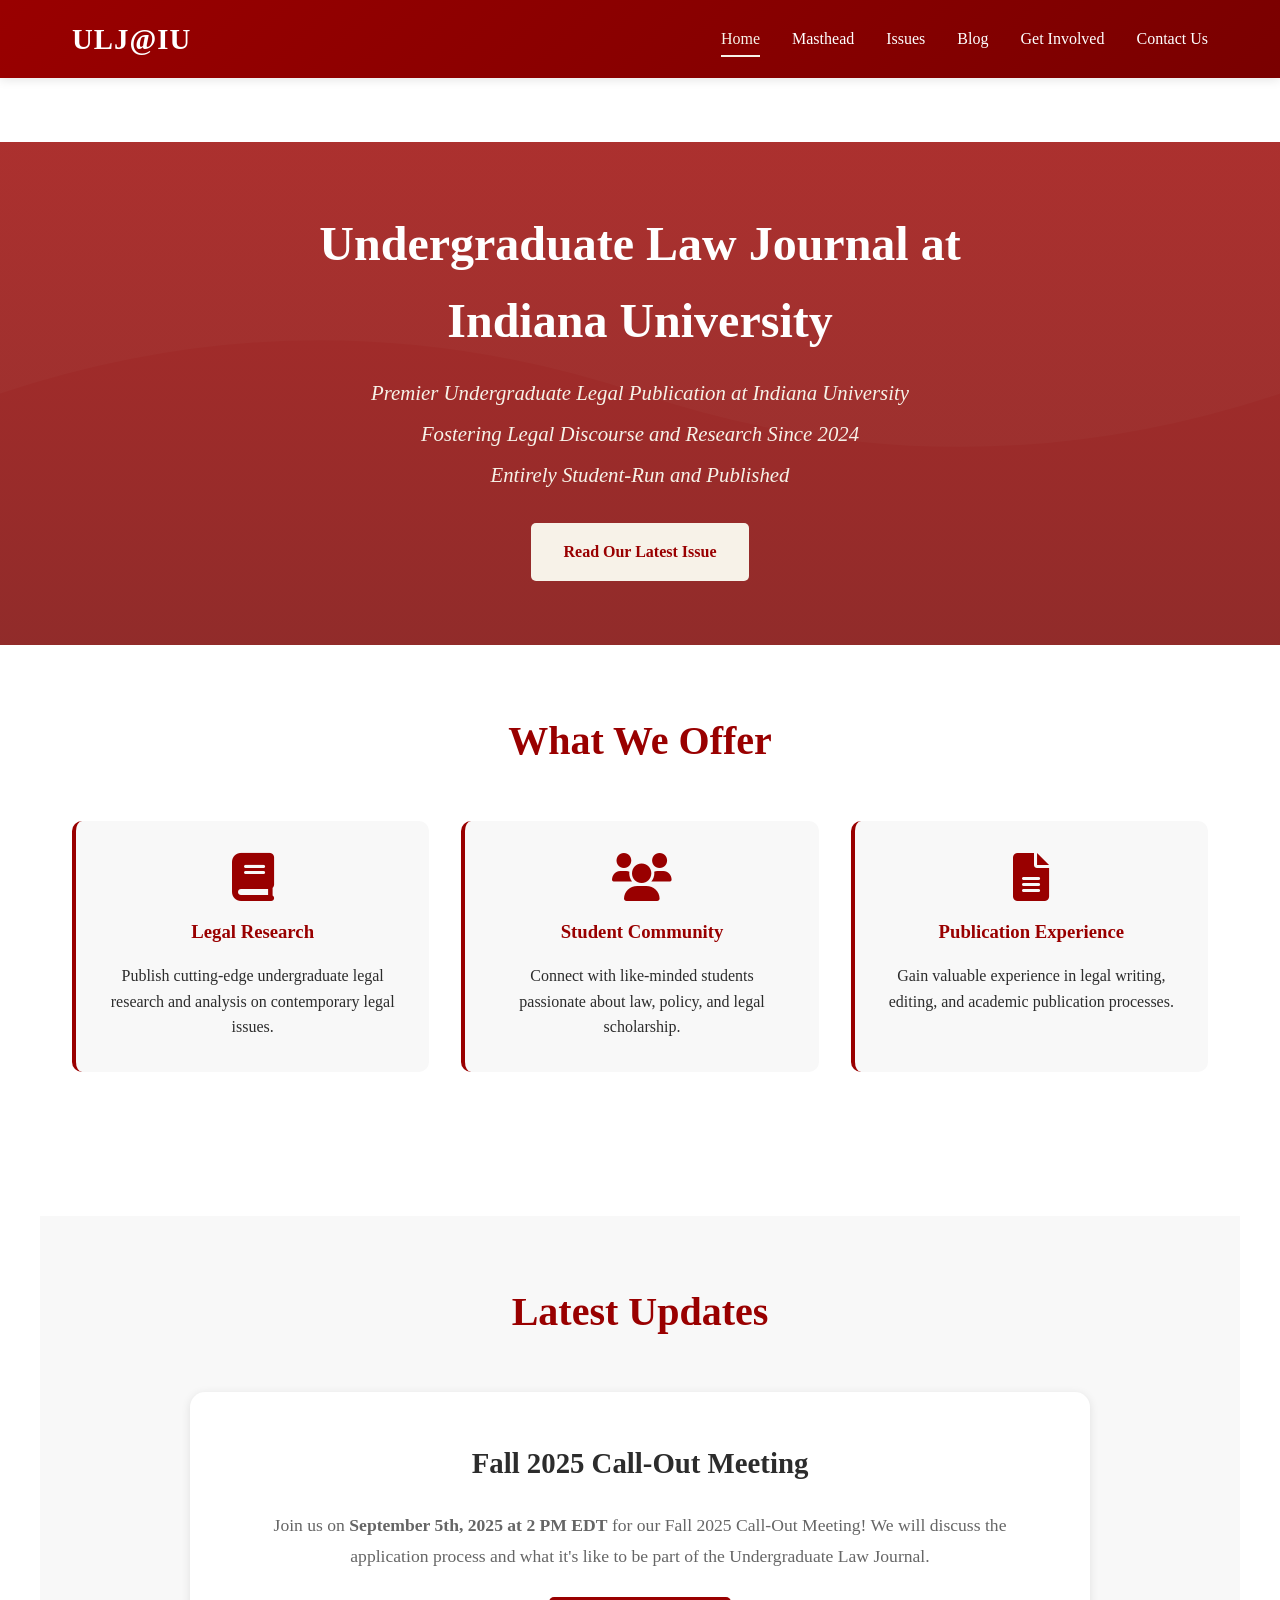
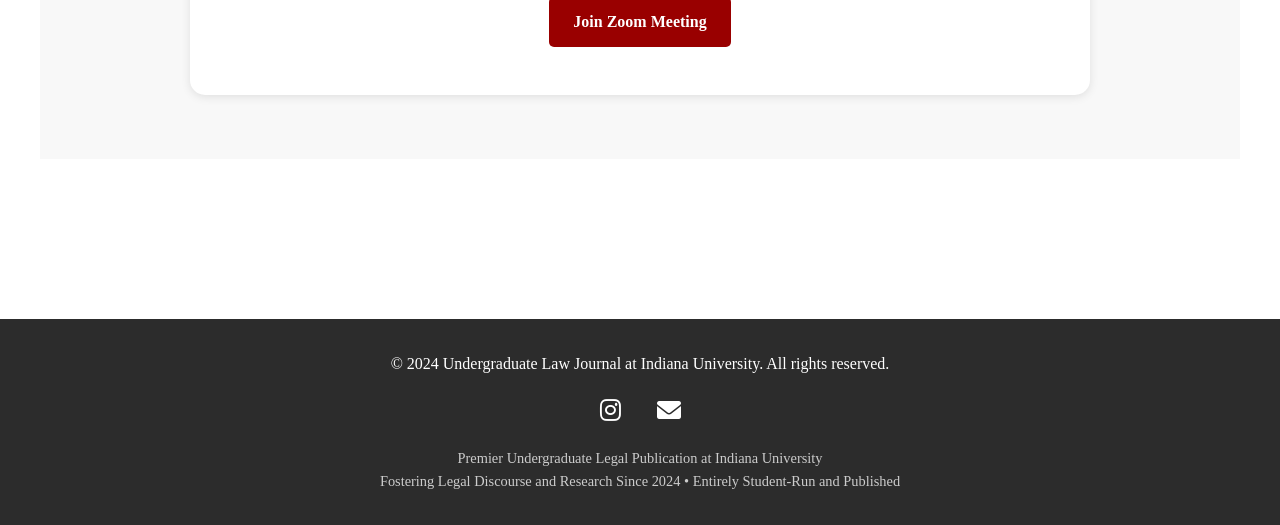
==== index.html @ aca14815 "Revise article content and update team details Updated masthead volume and issue, added new team mem" ====
<!DOCTYPE html>
<html lang="en">
<head>
    <meta charset="UTF-8">
    <meta name="viewport" content="width=device-width, initial-scale=1.0">
    <title>ULJ@IU - Undergraduate Law Journal at Indiana University</title>
    <meta name="description" content="Premier Undergraduate Legal Publication at Indiana University, fostering legal discourse and research since 2024. Entirely student-run and published.">
    <meta name="keywords" content="law journal, undergraduate, Indiana University, legal research, student publication">
    <link rel="canonical" href="https://hyunwookleeiu.github.io/ulj-iu-website/">
    <link href="https://cdnjs.cloudflare.com/ajax/libs/font-awesome/6.0.0/css/all.min.css" rel="stylesheet">
    <style>
        * {
            margin: 0;
            padding: 0;
            box-sizing: border-box;
        }

        :root {
            --iu-crimson: #990000;
            --iu-cream: #F7F2E8;
            --iu-dark-red: #7A0000;
            --text-dark: #2c2c2c;
            --text-light: #666;
            --white: #ffffff;
            --light-gray: #f8f8f8;
        }

        body {
            font-family: 'Georgia', 'Times New Roman', serif;
            line-height: 1.6;
            color: var(--text-dark);
            background-color: var(--white);
        }

        /* Header */
        header {
            background: linear-gradient(135deg, var(--iu-crimson) 0%, var(--iu-dark-red) 100%);
            color: var(--white);
            padding: 1rem 0;
            box-shadow: 0 2px 10px rgba(0,0,0,0.1);
            position: sticky;
            top: 0;
            z-index: 100;
        }

        .header-content {
            max-width: 1200px;
            margin: 0 auto;
            padding: 0 2rem;
            display: flex;
            justify-content: space-between;
            align-items: center;
        }

        .logo-section {
            display: flex;
            align-items: center;
            gap: 1rem;
        }

        .logo {
            font-size: 1.8rem;
            font-weight: bold;
            letter-spacing: 1px;
        }

        nav ul {
            display: flex;
            list-style: none;
            gap: 2rem;
        }

        nav a {
            color: var(--white);
            text-decoration: none;
            font-weight: 500;
            transition: color 0.3s ease;
            padding: 0.5rem 0;
        }

        nav a:hover, nav a.active {
            color: var(--iu-cream);
            border-bottom: 2px solid var(--iu-cream);
        }

        /* Mobile Menu */
        .mobile-menu {
            display: none;
            cursor: pointer;
            font-size: 1.5rem;
        }

        /* Hero Section */
        .hero {
            background: linear-gradient(rgba(153, 0, 0, 0.8), rgba(122, 0, 0, 0.8)), 
                        url('data:image/svg+xml,<svg xmlns="http://www.w3.org/2000/svg" viewBox="0 0 1200 600"><rect fill="%23F7F2E8" width="1200" height="600"/><path fill="%23990000" opacity="0.1" d="M0,300 Q300,200 600,300 T1200,300 L1200,600 L0,600 Z"/></svg>');
            background-size: cover;
            background-position: center;
            padding: 4rem 0;
            text-align: center;
            color: var(--white);
            margin-top: 0;
        }

        .hero-content {
            max-width: 800px;
            margin: 0 auto;
            padding: 0 2rem;
        }

        .hero h1 {
            font-size: 3rem;
            margin-bottom: 1rem;
            font-weight: 700;
        }

        .hero .taglines {
            margin-bottom: 2rem;
        }

        .hero .tagline {
            font-size: 1.3rem;
            margin-bottom: 0.5rem;
            color: var(--iu-cream);
            font-style: italic;
        }

        .cta-button {
            display: inline-block;
            background: var(--iu-cream);
            color: var(--iu-crimson);
            padding: 1rem 2rem;
            text-decoration: none;
            border-radius: 5px;
            font-weight: bold;
            transition: all 0.3s ease;
        }

        .cta-button:hover {
            background: var(--white);
            transform: translateY(-2px);
            box-shadow: 0 5px 15px rgba(0,0,0,0.2);
        }

        /* Main Content */
        .container {
            max-width: 1200px;
            margin: 0 auto;
            padding: 0 2rem;
        }

        .page-section {
            display: none;
            padding: 4rem 0;
        }

        .page-section.active {
            display: block;
        }

        .page-section h2 {
            color: var(--iu-crimson);
            font-size: 2.5rem;
            margin-bottom: 2rem;
            text-align: center;
        }

        /* Features Grid */
        .features-grid {
            display: grid;
            grid-template-columns: repeat(auto-fit, minmax(300px, 1fr));
            gap: 2rem;
            margin: 3rem 0;
        }

        .feature-card {
            background: var(--light-gray);
            padding: 2rem;
            border-radius: 10px;
            text-align: center;
            transition: transform 0.3s ease;
            border-left: 4px solid var(--iu-crimson);
        }

        .feature-card:hover {
            transform: translateY(-5px);
        }

        .feature-card i {
            font-size: 3rem;
            color: var(--iu-crimson);
            margin-bottom: 1rem;
        }

        .feature-card h3 {
            color: var(--iu-crimson);
            margin-bottom: 1rem;
        }

        /* Masthead */
        .masthead-grid {
            display: grid;
            grid-template-columns: repeat(auto-fit, minmax(250px, 1fr));
            gap: 2rem;
            margin: 2rem 0;
        }

        .position-card {
            background: var(--iu-cream);
            padding: 1.5rem;
            border-radius: 8px;
            border: 1px solid #ddd;
        }

        .name-card {
            background: var(--white);
            padding: 1rem;
            border-radius: 8px;
            border: 1px solid #ddd;
            transition: transform 0.3s ease;
        }

        .name-card:hover {
            transform: translateY(-2px);
            box-shadow: 0 3px 10px rgba(0,0,0,0.1);
        }

        /* Blog Posts */
        .blog-grid {
            display: grid;
            grid-template-columns: repeat(auto-fit, minmax(350px, 1fr));
            gap: 2rem;
            margin: 2rem 0;
        }

        .blog-card {
            background: var(--white);
            border: 1px solid #ddd;
            border-radius: 8px;
            overflow: hidden;
            transition: box-shadow 0.3s ease;
        }

        .blog-card:hover {
            box-shadow: 0 5px 15px rgba(0,0,0,0.1);
        }

        .blog-card-content {
            padding: 1.5rem;
        }

        .blog-card h4 {
            color: var(--iu-crimson);
            margin-bottom: 0.5rem;
        }

        .blog-meta {
            color: var(--text-light);
            font-size: 0.9rem;
            margin-bottom: 1rem;
        }

        /* Get Involved Section */
        .get-involved-content {
            background: var(--iu-cream);
            padding: 3rem;
            border-radius: 10px; 
            margin: 2rem 0;
        }

        .requirements-list {
            background: var(--white);
            padding: 2rem;
            border-radius: 8px;
            margin: 2rem 0;
        }

        .requirements-list ul {
            list-style-type: none;
            padding-left: 0;
        }

        .requirements-list li {
            padding: 0.5rem 0;
            border-bottom: 1px solid #eee;
        }

        .requirements-list li:before {
            content: "✓";
            color: var(--iu-crimson);
            font-weight: bold;
            margin-right: 0.5rem;
        }

        /* Contact Section */
        .contact-info {
            display: grid;
            grid-template-columns: repeat(auto-fit, minmax(300px, 1fr));
            gap: 2rem;
            margin: 2rem 0;
        }

        .contact-card {
            background: var(--light-gray);
            padding: 2rem;
            border-radius: 8px;
            text-align: center;
        }

        .contact-card i {
            font-size: 2rem;
            color: var(--iu-crimson);
            margin-bottom: 1rem;
        }

        /* Footer */
        footer {
            background: var(--text-dark);
            color: var(--white);
            text-align: center;
            padding: 2rem 0;
            margin-top: 4rem;
        }

        .social-links {
            margin: 1rem 0;
        }

        .social-links a {
            color: var(--white);
            font-size: 1.5rem;
            margin: 0 1rem;
            transition: color 0.3s ease;
        }

        .social-links a:hover {
            color: var(--iu-cream);
        }

        /* Responsive Design */
        @media (max-width: 768px) {
            .header-content {
                flex-direction: column;
                gap: 1rem;
            }

            nav ul {
                flex-direction: column;
                gap: 1rem;
            }

            .hero h1 {
                font-size: 2rem;
            }

            .hero .tagline {
                font-size: 1.1rem;
            }

            .features-grid {
                grid-template-columns: 1fr;
            }

            .get-involved-content {
                padding: 2rem;
            }
        }
    </style>
</head>
<body>
    <header>
        <div class="header-content">
            <div class="logo-section">
                <div class="logo">ULJ@IU</div>
            </div>
            <nav>
                <ul>
                    <li><a href="#" onclick="showPage('home')" class="nav-link active">Home</a></li>
                    <li><a href="#" onclick="showPage('masthead')" class="nav-link">Masthead</a></li>
                    <li><a href="#" onclick="showPage('issues')" class="nav-link">Issues</a></li>
                    <li><a href="#" onclick="showPage('blog')" class="nav-link">Blog</a></li>
                    <li><a href="#" onclick="showPage('get-involved')" class="nav-link">Get Involved</a></li>
                    <li><a href="#" onclick="showPage('contact')" class="nav-link">Contact Us</a></li>
                </ul>
            </nav>
            <div class="mobile-menu">
                <i class="fas fa-bars"></i>
            </div>
        </div>
    </header>

    <main>
        <!-- Home Page -->
        <section id="home" class="page-section active">
            <div class="hero">
                <div class="hero-content">
                    <h1>Undergraduate Law Journal at Indiana University</h1>
                    <div class="taglines">
                        <p class="tagline">Premier Undergraduate Legal Publication at Indiana University</p>
                        <p class="tagline">Fostering Legal Discourse and Research Since 2024</p>
                        <p class="tagline">Entirely Student-Run and Published</p>
                    </div>
                    <a href="#" onclick="showPage('issues')" class="cta-button">Read Our Latest Issue</a>
                </div>
            </div>

            <div class="container">
                <!-- What We Offer Section -->
                <section style="padding: 4rem 0;">
                    <h2 style="color: var(--iu-crimson); font-size: 2.5rem; margin-bottom: 3rem; text-align: center;">What We Offer</h2>
                    <div class="features-grid">
                        <div class="feature-card">
                            <i class="fas fa-book"></i>
                            <h3>Legal Research</h3>
                            <p>Publish cutting-edge undergraduate legal research and analysis on contemporary legal issues.</p>
                        </div>
                        <div class="feature-card">
                            <i class="fas fa-users"></i>
                            <h3>Student Community</h3>
                            <p>Connect with like-minded students passionate about law, policy, and legal scholarship.</p>
                        </div>
                        <div class="feature-card">
                            <i class="fas fa-file-alt"></i>
                            <h3>Publication Experience</h3>
                            <p>Gain valuable experience in legal writing, editing, and academic publication processes.</p>
                        </div>
                    </div>
                </section>

                <!-- Latest Updates Section -->
                <section style="padding: 4rem 0; background: var(--light-gray); margin: 2rem -2rem; padding-left: 2rem; padding-right: 2rem;">
                    <h2 style="color: var(--iu-crimson); font-size: 2.5rem; margin-bottom: 3rem; text-align: center;">Latest Updates</h2>
                    <div style="background: var(--white); border-radius: 15px; padding: 3rem; margin: 0 auto; max-width: 900px; box-shadow: 0 2px 10px rgba(0,0,0,0.1);">
    <h3 style="color: var(--text-dark); font-size: 1.8rem; margin-bottom: 1.5rem; text-align: center;">Fall 2025 Call-Out Meeting</h3>
    <p style="text-align: center; font-size: 1.1rem; line-height: 1.8; color: var(--text-light);">
        Join us on <strong>September 5th, 2025 at 2 PM EDT</strong> for our Fall 2025 Call-Out Meeting! We will discuss the application process and what it's like to be part of the Undergraduate Law Journal.
    </p>
    <div style="text-align: center; margin-top: 1.5rem;">
        <a href="https://iu.zoom.us/j/82514394384" target="_blank" style="display: inline-block; background: var(--iu-crimson); color: var(--white); padding: 0.75rem 1.5rem; text-decoration: none; border-radius: 5px; font-weight: bold; transition: all 0.3s ease;">Join Zoom Meeting</a>
    </div>
</div>
                </section>
            </div>
        </section>

        <!-- Masthead Page -->
        <section id="masthead" class="page-section">
            <div class="container">
                <h2>Masthead</h2>
                <div style="text-align: center; margin-bottom: 3rem;">
                    <h3 style="color: var(--iu-crimson); font-size: 1.8rem; margin-bottom: 0.5rem;">Volume II, Issue I: Fall 2025</h3>
                    <p>Meet the dedicated team behind the Undergraduate Law Journal at Indiana University.</p>
                </div>
                
                <div class="masthead-grid">
                    <div class="position-card">
                        <h4 style="color: var(--iu-crimson);">Editor-in-Chief</h4>
                        <p><strong>Hyunwook Dennis Lee</strong></p>
                    </div>
                    <div class="position-card">
                        <h4 style="color: var(--iu-crimson);">Vice President</h4>
                        <p><strong>Zachary Goldberg</strong></p>
                    </div>
                    <div class="position-card">
                        <h4 style="color: var(--iu-crimson);">Senior Editor</h4>
                        <p><strong>Valeria Colmenarez</strong></p>
                    </div>
                    <div class="position-card">
                        <h4 style="color: var(--iu-crimson);">Faculty Advisor</h4>
                        <p><strong>Tara Ali</strong></p>
                    </div>
                    <div class="position-card">
                        <h4 style="color: var(--iu-crimson);">Director of Recruitment & Membership</h4>
                        <p><strong>Katrina Catalan</strong></p>
                    </div>
                    <div class="position-card">
                        <h4 style="color: var(--iu-crimson);">Director of Recruitment & Membership</h4>
                        <p><strong>Alex Emmanoilidis</strong></p>
                    </div>
                    <div class="position-card">
                        <h4 style="color: var(--iu-crimson);">Director of Marketing</h4>
                        <p><strong>Vaidehi Shah</strong></p>
                    </div>
                </div>

                <div style="margin-top: 3rem;">
                    <h3 style="color: var(--iu-crimson); text-align: center; margin-bottom: 2rem;">Associate Editors</h3>
                    <div style="display: grid; grid-template-columns: repeat(auto-fit, minmax(200px, 1fr)); gap: 1.5rem; text-align: center;">
                        <div class="name-card">
                            <p><strong>Cecilia (CC) Buono</strong></p>
                        </div>
                        <div class="name-card">
                            <p><strong>Ella Weir</strong></p>
                        </div>
                        <div class="name-card">
                            <p><strong>Jeremy Kaltman</strong></p>
                        </div>
                        <div class="name-card">
                            <p><strong>Leo Cavinder</strong></p>
                        </div>
                        <div class="name-card">
                            <p><strong>Sohan Patel</strong></p>
                        </div>
                        <div class="name-card">
                            <p><strong>Soumya Jinaga</strong></p>
                        </div>
                        <div class="name-card">
                            <p><strong>Tanish Javeria</strong></p>
                        </div>
                    </div>
                </div>

                <div style="margin-top: 3rem;">
                    <h3 style="color: var(--iu-crimson); text-align: center; margin-bottom: 2rem;">Staff Writers</h3>
                    <div style="display: grid; grid-template-columns: repeat(auto-fit, minmax(200px, 1fr)); gap: 1.5rem; text-align: center;">
                        <div class="name-card">
                            <p><strong>Aarush Dwivedi</strong></p>
                        </div>
                        <div class="name-card">
                            <p><strong>Anna Povinelli</strong></p>
                        </div>
                        <div class="name-card">
                            <p><strong>Antonios Nikolaou</strong></p>
                        </div>
                        <div class="name-card">
                            <p><strong>Ayaan Nadeem</strong></p>
                        </div>
                        <div class="name-card">
                            <p><strong>Gabby VanHoosier</strong></p>
                        </div>
                        <div class="name-card">
                            <p><strong>Hiba Fatima</strong></p>
                        </div>
                        <div class="name-card">
                            <p><strong>Jasper Chambreau</strong></p>
                        </div>
                        <div class="name-card">
                            <p><strong>John Olson</strong></p>
                        </div>
                        <div class="name-card">
                            <p><strong>Katherine Moon</strong></p>
                        </div>
                        <div class="name-card">
                            <p><strong>Manaal Tahir</strong></p>
                        </div>
                        <div class="name-card">
                            <p><strong>Megan Risewick </strong></p>
                        </div>
                        <div class="name-card">
                            <p><strong>Meghana Penmathsa</strong></p>
                        </div>
                        <div class="name-card">
                            <p><strong>Nathan Alex</strong></p>
                        </div>
                        <div class="name-card">
                            <p><strong>Sean Smith</strong></p>
                        </div>
                        <div class="name-card">
                            <p><strong>Siddhu McLeod</strong></p>
                        </div>
                        <div class="name-card">
                            <p><strong>Spencer Robinson</strong></p>
                        </div>
                        <div class="name-card">
                            <p><strong>Vivaan Bommareddi</strong></p>
                        </div>
                        <div class="name-card">
                            <p><strong>Vy Lan Chin</strong></p>
                        </div>
                        <div class="name-card">
                            <p><strong>Zainab Syed</strong></p>
                        </div>
                    </div>
                </div>
            </div>
        </section>

        <!-- Issues Page -->
        <section id="issues" class="page-section">
            <div class="container">
                <h2>Issues</h2>
                <p style="text-align: center; margin-bottom: 3rem;">Explore our published volumes featuring outstanding undergraduate legal scholarship.</p>
                
                <!-- Featured Current Issue -->
                <div style="background: var(--iu-cream); padding: 3rem; border-radius: 15px; margin-bottom: 3rem; text-align: center;">
                    <h3 style="color: var(--iu-crimson); font-size: 2rem; margin-bottom: 1rem;">Latest Issue - Volume I, Issue 1</h3>
                    <p style="font-size: 1.2rem; margin-bottom: 0.5rem;"><strong>Spring 2025</strong></p>
                    <p style="margin-bottom: 2rem; font-size: 1.1rem;">Our inaugural issue features groundbreaking legal research by Indiana University undergraduate students, setting the foundation for future scholarship.</p>
                    
                    <div style="background: var(--white); padding: 2rem; border-radius: 10px; margin: 2rem 0; text-align: left;">
                        <h4 style="color: var(--iu-crimson); margin-bottom: 1.5rem; text-align: center;">Featured Articles</h4>
                        
                        <div style="margin-bottom: 1.5rem; padding-bottom: 1rem; border-bottom: 1px solid #eee;">
                            <h5 style="color: var(--iu-crimson); margin-bottom: 0.5rem;">"The Death of Legality and the Rise of Oligarchy: Navigating How Capitalistic Corruption Distorts Legal Systems"</h5>
                            <p style="margin-bottom: 0.5rem;"><strong>By Sean Smith</strong></p>
                            <p style="font-size: 0.9rem; color: var(--text-light);">An examination of how economic disparity corrupts legal systems, exploring the systematic undermining of the rule of law by capitalistic interests.</p>
                        </div>
                        
                        <div style="margin-bottom: 1.5rem; padding-bottom: 1rem; border-bottom: 1px solid #eee;">
                            <h5 style="color: var(--iu-crimson); margin-bottom: 0.5rem;">"The Expansion and Constitutionality of Executive Orders"</h5>
                            <p style="margin-bottom: 0.5rem;"><strong>By Henry Howe</strong></p>
                            <p style="font-size: 0.9rem; color: var(--text-light);">A study on the ministerial exception, analyzing the balance between protecting church autonomy and individual rights in employment law.</p>
                        </div>
                        
                        <div style="margin-bottom: 1.5rem; padding-bottom: 1rem; border-bottom: 1px solid #eee;">
                            <h5 style="color: var(--iu-crimson); margin-bottom: 0.5rem;">"The Expansion and Constitutionality of Executive Orders"</h5>
                            <p style="margin-bottom: 0.5rem;"><strong>By Trent Yeager</strong></p>
                            <p style="font-size: 0.9rem; color: var(--text-light);">Exploring the history and evolution of executive orders, examining their constitutional implications and impact on the separation of powers.</p>
                        </div>
                        
                        <div style="margin-bottom: 1.5rem; padding-bottom: 1rem; border-bottom: 1px solid #eee;">
                            <h5 style="color: var(--iu-crimson); margin-bottom: 0.5rem;">"The Obergefell Question: A Study on Legacy and Precedent"</h5>
                            <p style="margin-bottom: 0.5rem;"><strong>By Anna Povinelli</strong></p>
                            <p style="font-size: 0.9rem; color: var(--text-light);">An analysis of the Obergefell v. Hodges decision, examining its legal foundations and addressing challenges to its precedent.</p>
                        </div>
                        
                        <div style="margin-bottom: 1.5rem; padding-bottom: 1rem; border-bottom: 1px solid #eee;">
                            <h5 style="color: var(--iu-crimson); margin-bottom: 0.5rem;">"Playing Through Pain: The Legal and Medical Consequences of Negligence in Football"</h5>
                            <p style="margin-bottom: 0.5rem;"><strong>By Alex Emmanoilidis</strong></p>
                            <p style="font-size: 0.9rem; color: var(--text-light);">Highlighting the shortcomings in football's approach to player health, examining legal responsibilities and medical malpractice in sports.</p>
                        </div>
                        
                        <div style="margin-bottom: 1.5rem; padding-bottom: 1rem; border-bottom: 1px solid #eee;">
                            <h5 style="color: var(--iu-crimson); margin-bottom: 0.5rem;">"Equality 101: Tracing The Path from the American Dream to DEI"</h5>
                            <p style="margin-bottom: 0.5rem;"><strong>By Zoe Harris</strong></p>
                            <p style="font-size: 0.9rem; color: var(--text-light);">Analyzing the evolution of equality and equal opportunity, arguing for the legal foundation and necessity of DEI programs.</p>
                        </div>
                        
                        <div style="margin-bottom: 0;">
                            <h5 style="color: var(--iu-crimson); margin-bottom: 0.5rem;">"Expanding the Presidential Pardon"</h5>
                            <p style="margin-bottom: 0.5rem;"><strong>By Tanish Javeria</strong></p>
                            <p style="font-size: 0.9rem; color: var(--text-light);">Examining the evolution of presidential pardon powers, analyzing recent politicized uses and potential constitutional amendments for oversight.</p>
                        </div>
                    </div>
                    
                    <a href="https://drive.google.com/file/d/1gPLr25h_T-fN0kdrG2I_e9VOghtoVeD_/view?usp=sharing" target="_blank" style="display: inline-block; background: var(--iu-crimson); color: var(--white); padding: 1rem 2rem; text-decoration: none; border-radius: 5px; font-weight: bold; margin-top: 1rem;">Download Full Issue (PDF)</a>
                </div>
                
                <div class="blog-grid">
                    <div class="blog-card">
                        <div class="blog-card-content">
                            <h4>Letter from the Editors</h4>
                            <div class="blog-meta">Volume I, Issue 1 • Spring 2025</div>
                            <p>"On behalf of our editorial staff, we are pleased to present an idea that came to light. The inaugural volume and issue of the Undergraduate Law Journal at Indiana University."</p>
                            <a href="#" style="color: var(--iu-crimson); font-weight: bold;">Read Letter →</a>
                        </div>
                    </div>
                </div>

                <div style="background: var(--light-gray); padding: 2rem; border-radius: 8px; margin-top: 3rem; text-align: center;">
                    <h3 style="color: var(--iu-crimson); margin-bottom: 1rem;">Submit Your Work</h3>
                    <p>We welcome submissions from all Indiana University undergraduate students interested in legal scholarship. Contact us for submission guidelines and deadlines for future issues.</p>
                    <p style="margin-top: 1rem;"><strong>Email:</strong> undergradlawjournaliu@gmail.com</p>
                </div>
            </div>
        </section>

        <!-- Blog Page -->
        <section id="blog" class="page-section">
            <div class="container">
                <h2>Blog</h2>
                <p style="text-align: center; margin-bottom: 3rem;">Stay informed with our latest legal insights, analysis, and commentary on current events.</p>
                
                <div class="blog-grid">
                    <div class="blog-card">
                        <div class="blog-card-content">
                            <h4>A Free and Independent Africa: Analyzing Post-Colonial Constitutionalism in African Nations</h4>
                            <div class="blog-meta">By Sean Smith (Indiana University) • Edited by Leo Cavinder</div>
                            <p>African nations have been subjected to endure Western legal systems that neglected the needs of African societies. This article examines how post-colonial constitutionalism enables African nations to establish effective and judicious systems by analyzing historical context, case studies, and indigenous legal frameworks.</p>

                            <div style="margin: 1.5rem 0; padding: 1rem; background: var(--light-gray); border-radius: 5px;">
                                <h5 style="color: var(--iu-crimson); margin-bottom: 0.5rem;">Key Topics</h5>
                                <p style="font-size: 0.9rem; margin-bottom: 1rem;"><strong>Colonial Legacy:</strong> Examining how colonial powers imposed legal systems that prioritized imperialist interests over native populations, creating lasting institutional distrust.</p>
                                <p style="font-size: 0.9rem; margin-bottom: 1rem;"><strong>Case Studies:</strong> Analyzing constitutional reforms in Ghana, Nigeria, Kenya, South Africa, and the Congo—nations that sought to break from colonial frameworks.</p>
                                <p style="font-size: 0.9rem; margin-bottom: 1rem;"><strong>Indigenous Legal Systems:</strong> Exploring traditional practices like South Africa's indaba system, Ghana's Asafo courts, and Kenya's kiru councils as models for restorative justice.</p>
                                <p style="font-size: 0.9rem;"><strong>Legal Pluralism:</strong> Advocating for the integration of indigenous customs alongside modern legal frameworks to create truly representative systems of governance.</p>
                            </div>

                            <p style="font-style: italic; margin-top: 1.5rem;">"A free and independent Africa requires an equitable and inclusive legal system. Without one, the scourge of imperialism will continue to proliferate, condemning African peoples to further injustice."</p>

                            <a href="#" onclick="showPage('blog-article-africa')" style="color: var(--iu-crimson); font-weight: bold; margin-top: 1rem; display: inline-block;">Read Full Article →</a>
                        </div>
                    </div>

                    <div class="blog-card">
                        <div class="blog-card-content">
                            <h4>Defending Mother Nature: Climate Change Litigation and Its Impact on Global Environmental Systems</h4>
                            <div class="blog-meta">By Sean Smith (Indiana University) • Edited by Valeria Colmenarez</div>
                            <p>Climate change litigation has emerged as a powerful tool for holding governments and corporations accountable for their contributions to global warming and environmental degradation. This article examines the evolving landscape of climate change litigation, highlighting key cases and legal principles that have shaped this field.</p>

                            <div style="margin: 1.5rem 0; padding: 1rem; background: var(--light-gray); border-radius: 5px;">
                                <h5 style="color: var(--iu-crimson); margin-bottom: 0.5rem;">Legal Framework</h5>
                                <p style="font-size: 0.9rem; margin-bottom: 1rem;">Climate change litigation intersects with multiple areas of law, including environmental law, human rights law, and tort law. The United Nations Framework Convention on Climate Change (UNFCCC) and the Paris Agreement serve as international foundations, while national statutes like the Clean Air Act establish domestic precedent.</p>

                                <h5 style="color: var(--iu-crimson); margin-bottom: 0.5rem;">Key Cases</h5>
                                <p style="font-size: 0.9rem; margin-bottom: 1rem;"><strong>Urgenda Foundation v. The Netherlands (2015):</strong> Dutch Supreme Court held the government accountable for not meeting emission reduction targets, citing obligations under the European Convention on Human Rights.</p>
                                <p style="font-size: 0.9rem; margin-bottom: 1rem;"><strong>Juliana v. United States (2015):</strong> Young advocates argued that the government's failure to address climate change violated their constitutional rights, claiming violations of substantive due process and equal protection.</p>

                                <h5 style="color: var(--iu-crimson); margin-bottom: 0.5rem;">Emerging Trends</h5>
                                <p style="font-size: 0.9rem; margin-bottom: 1rem;">A growing trend in climate litigation is the use of human rights-based arguments. The Torres Strait Islanders' petition to the UN Human Rights Committee exemplifies this approach, claiming Australia's insufficient climate action threatened their culture and way of life.</p>

                                <h5 style="color: var(--iu-crimson); margin-bottom: 0.5rem;">Corporate Accountability</h5>
                                <p style="font-size: 0.9rem;">Fossil fuel companies are increasingly being held responsible by states for misleading the public about climate risks. Cases from New York and California demonstrate this trend, while issues like greenwashing continue to challenge corporate transparency.</p>
                            </div>

                            <div style="margin: 1.5rem 0; padding: 1rem; background: var(--iu-cream); border-radius: 5px;">
                                <h5 style="color: var(--iu-crimson); margin-bottom: 0.5rem;">Recommendations for Reform</h5>
                                <ul style="margin-left: 1rem; font-size: 0.9rem;">
                                    <li>Strengthen legal frameworks to hold corporations and governments accountable</li>
                                    <li>Introduce stronger reporting and transparency regulations</li>
                                    <li>Establish binding international commitments for emissions reductions</li>
                                    <li>Reform international legal frameworks for climate accountability</li>
                                </ul>
                            </div>

                            <p style="font-style: italic; margin-top: 1.5rem;">"Climate change litigation is rapidly evolving as an essential mechanism for addressing the global climate crisis. The courts are now responsible for grappling with the complexities of causation and accountability to protect our natural world and our own livelihoods."</p>

                            <a href="#" onclick="showPage('blog-article')" style="color: var(--iu-crimson); font-weight: bold; margin-top: 1rem; display: inline-block;">Read Full Article →</a>
                        </div>
                    </div>
                </div>
            </div>
        </section>

        <!-- Blog Article Page - Africa -->
        <section id="blog-article-africa" class="page-section">
            <div class="container">
                <div style="text-align: center; margin-bottom: 2rem;">
                    <a href="#" onclick="showPage('blog')" style="color: var(--iu-crimson); text-decoration: none;">← Back to Blog</a>
                </div>

                <article style="max-width: 900px; margin: 0 auto;">
                    <h1 style="color: var(--iu-crimson); margin-bottom: 1rem;">A Free and Independent Africa: Analyzing Post-Colonial Constitutionalism in African Nations</h1>
                    <div style="margin-bottom: 2rem; text-align: center; color: var(--text-light);">
                        <p><strong>By Sean Smith</strong> (Indiana University) • <strong>Edited by Leo Cavinder</strong></p>
                    </div>

                    <div style="line-height: 1.8; font-size: 1.05rem;">
                        <h2 style="color: var(--iu-crimson); margin-top: 2rem; margin-bottom: 1rem;">Introduction</h2>
                        <p>African nations have been subjected to endure Western legal systems that neglected
                        the needs of African societies. Political and legal standards rooted in indigenous
                        practices and societal norms have proven to be far more efficacious systems of
                        governance than those that have been adopted from colonialist customs.</p>

                        <p></p>
                        
                        
                        <p>Post-colonial constitutionalism occurs when States that were previously under
                        imperial rule alter their constitutions to better represent their people's interests and
                        values, rather than maintain the legal frameworks that were established by
                        colonialist powers—which often prioritized principles that served colonialist
                        objectives rather than the interests of society as a whole[1].</p>

                        <p>This article examines how post-colonial constitutionalism enables African nations
                        to establish effective and judicious systems. By analyzing historical context, case
                        studies, and indigenous legal frameworks, this article argues that true
                        independence, freedom, and national success necessitates the adoption of legal
                        systems that embody the true histories, cultures, and values of African states.</p>
                        
              

            
                        <h2 style="color: var(--iu-crimson); margin-top: 2rem; margin-bottom: 1rem;">Historical Context</h2>
                        <p>Understanding the broader historical context of colonialist Africa prior to
                        delineating specific instances of injustice is necessary, for it is only through
                        comprehending the framework of imperialism that we are able to fathom its
                        ramifications on society.
                        Colonial powers imposed systems that prioritized imperialist interests over the
                        well-being of native populations[2]. The establishment of legal frameworks that
                        disproportionately favored colonialists created a legal environment that was
                        completely disconnected from the lived experiences of native people. Colonialists
                        purposefully alienated indigenous peoples from legal systems by imposing laws
                        without the consent or participation of natives[3]. This ultimately fostered a lasting
                        feeling of distrust towards institutions of justice that has led to instability,
                        corruption, and violence.
                        The difficulty in erasing and amending these systems has led to the perpetuation of
                        inequalities seen in post-independence Africa. Colonialism’s persistent presence in
                        both the political and legal field has marked post-colonial Africa with hostile
                        sentiments. Emerging leaders of African nations were left to inherit systems of
                        governance that often failed to reflect the cultural and societal realities of their
                        peoples[4]. Much of the distrust towards systems of governance within African
                        States stem from the colonialist practices of suppression and disempowerment,
                        whose legacy has spread through corruption, instability, and the perception that
                        institutions of justice serve the interests of the elite rather than the general
                        populace. The inclusion and acknowledgement of native populations within society
                        therefore must be pursued in order to reestablish trust in the systems that are meant
                        to serve the people.
                        Colonists gained cultural dominance, secured political control, and restructured
                        societies in order to serve imperialist interests—all by supplanting traditional legal
                        customs and replacing them with frameworks that systematically subordinated
                        natives under imperialists[5]. Establishing systems that diverge from these
                        colonialist practices is a necessary step in guaranteeing Africa’s independence.
                        Examining specific examples of colonial strategies of control illuminates the
                        necessity for legal systems that actively repeal colonial customs.</p>
                        
                        
                        
                        <h2 style="color: var(--iu-crimson); margin-top: 2rem; margin-bottom: 1rem;">Historical Analysis</h2>
                        <p>Colonizers intentionally instituted laws and systems that benefitted themselves at
                        the cost of harming native populations. In Kenya, the British colonial
                        administration forcibly removed native peoples from their homes in order to
                        reserve large tracts of fertile land for European settlers[6]. Laws such as the Crown
                        Lands Ordinance (1902) formalized this practice by declaring all “waste” or
                        “unoccupied” land as Crown property, which in practice stripped Africans of
                        ancestral land rights[7]. This led to the infamous Kikuyu land alienation, where
                        thousands were displaced, forced into wage labor on settler farms, and subjected to
                        hut and poll taxes to force their capitulation[8].
                        Africans were legally constrained from full participation in justice systems. They
                        were subject to foreign legal standards whilst their own customary systems were
                        systematically subordinated. Colonizers ensured that Africans remained
                        second-class subjects by relegating local authority to symbolic statues. British
                        colonizers in East and West Africa established statutory laws that favored
                        colonialist interests whilst subduing indigenous legal practices.[9]. Rulings made
                        by African chiefs were often overturned by British administrators who invoked the
                        Native Courts Ordinances to protect colonial statutory laws from being
                        contradicted[10]. Belgian colonists in the Congo abolished customary courts
                        altogether, favoring a centralized judicial system that exclusively applied European
                        law[11]. Furthermore, natives were often subjected to brutal corporal punishment if
                        they failed to comply with the newly established frameworks, thus denying any
                        recognition of their legal traditions[12].
                        British and French colonies criminalized many African traditions as part of their
                        broader strategy of cultural domination[13]. Colonists outlawed practices such as
                        cattle-raiding rituals among the Maasai, initiation ceremonies among the Kikuyu,
                        and communal land-use systems—weakening social cohesion and eroding
                        indigenous authority[14].
                        Colonizers deliberately sought to denaturalize African citizens. French colonizers
                        redefined legal personhood to entrench subordination and suppress any hostilities
                        from natives under the French Code de l’Indigénat (1881)[15]. Full citizenship was
                        only afforded to those who were willing to renounce indigenous customs and
                        systems—thereby forcing natives to fully assimilate into colonialist structures.
                        French colonizers were able to achieve complete domination over the nation’s
                        power structures by viewing natives as non-citizens. Denaturalization allowed
                        colonists to expel and annihilate many natives—effectively cleansing society from
                        their presence and influence.
                        Colonizers often weaponized legal systems to enact harsher punishments on
                        natives. In South Africa, laws required Black Africans to carry identification with
                        them at all times—restricting their movement and their inclusion in several social
                        customs[16]. Violations of these laws often carried severe penalties—reinforcing a
                        vastly racialized legal hierarchy.
                        These forms of legal indoctrination have led to a persistent culture of mistrust
                        towards legal systems. States are unable to effectively govern due to the
                        permeation of colonialist practices in modern society. The complete eradication of
                        colonial influences on legal frameworks will allow African nations to reestablish
                        laws and customs that best serve their peoples—consequently restoring faith back
                        into the government. The challenge, therefore, lies in first deconstructing colonial
                        legal structures, and then replacing them with ones that are rooted in the traditions
                        and values of African societies.</p>

                        <h2 style="color: var(--iu-crimson); margin-top: 2rem; margin-bottom: 1rem;">Case Studies</h2>
                        <p>Several African states sought to replace colonialist legal systems within years of
                        independence. The incompatibility of colonial constitutions within post-colonial
                        society led to the creation of legal frameworks rooted in indigenous norms.
                        For instance, after gaining their independence in 1957, Ghana inherited a
                        British-style constitution that installed Queen Elizabeth II as head of state and
                        followed a Westminster parliamentary model[17]. This structure prioritized colonial
                        customs rather than Ghanaian necessities. Due to the persistent outrage and
                        consequent backlash from the Ghanaian citizens, officials in 1960 decided to hold a
                        referendum within the country, which led to the abolishment of the monarchy and
                        the establishment of a Republican Constitution[18]. This marked one of the earliest
                        and clearest breaks from colonial constitutional design. The nation’s reforms
                        represented an attempt to forge an authentically African governance model that
                        was enshrined in indigenous customs.
                        Like Ghana, Nigeria decided to retain the British monarch as head of state even
                        after gaining independence[19]. But in subsequent years, citizens and government
                        officials realized the detrimental effects of retaining colonial practices in a
                        modernizing nation. As a result, in 1963, Nigeria became a republic, adopting a
                        new constitution that replaced the monarchy with an indigenous presidency[20].
                        The implementation of this new constitution marked an explicit rejection of foreign
                        customs embedded within national legal frameworks, as it sought to establish a
                        Nigerian political identity rooted in self-determination, inclusion, and democratic
                        governance—ideals that were systematically repressed under imperial control.
                        The case of Kenya provides further reasoning for the necessity of fully ridding
                        colonialist practices from modern legal structures. British colonizers created a
                        centralized government that restricted the participation of natives. Power was
                        concentrated in the executive—allowing imperialists to completely control the
                        entire nation[21]. Once Kenya gained independence the government formed the
                        Independence Constitution of 1963, which included provisions for regional
                        devolution and the decentralization of power. However, Jomo Kenyatta’s
                        government rolled back on many of the provisions adopted in 1963, and instead
                        established a republic that once again centralized power in the executive[22]. The
                        Kenyan government ultimately created a new constitution in 1969 that further
                        consolidated power and reflected the frameworks that were established under
                        British rule[23]. This continuity entrenched authoritarian rule, but many argued that
                        this centralization maintained national unity and allowed the national government
                        to further the interests of the general populace. Instead, this centrality led to further
                        injustice and repression, particularly amongst the non-elite. It was only until 2010
                        that Kenya adopted a true transformational constitution that decentralized power,
                        established a bill of rights, and explicitly separated from the authoritarian legacy of
                        colonialism—allowing the nation to finally become a fully autonomous State[24].
                        South Africa is perhaps the most ambitious example of post-colonial constitutional
                        reinvention. Apartheid within South Africa was a system of institutionalized racial
                        segregation and discrimination against non-white individuals—primarily the
                        African natives, mixed race natives, and Indian groups. The only individuals
                        allowed to participate in political decision-making were white South Africans.
                        Additionally, black Africans were denied access to higher education, forced into
                        living in isolated locations, and denied entry into certain areas. With the fall of
                        apartheid, South Africa adopted the 1996 Constitution—widely regarded at the
                        time as one of the most progressive in the world[25]. The new constitution
                        incorporated the ideals of human dignity, equality, and inclusion into its very
                        foundation, ensuring that all individuals within the State had equal
                        access—explicitly breaking from the racial hierarchies and exclusionary models
                        that were once embedded in colonial legal frameworks. This distinct detachment
                        was made out of the necessity of ridding the entire State from the foreign
                        influences that were so detrimental to society. The Constitution of 1996 was born
                        out of the desire to free African peoples from the pervasive influences of
                        colonialism—replacing suppression and subjection with inclusion and liberation.
                        Reform in the Congo has been less successful than other African countries. Belgian
                        colonialists ruled through a centralized bureaucracy that prevented any form of
                        participation from the native Congolese population. Attempts to reform the
                        national constitution after gaining independence was often undermined by ethnic
                        and regional divisions, Belgian interference, and Cold War pressures[26]. Many of
                        these post-colonial constitutions, particularly the constitution of 1960, were
                        modeled off of Belgian legal frameworks—seeking to provide provincial autonomy
                        and a multi-party democracy. In 1965, the strict nationalist Mobutu Sese Seko
                        gained power and established an authoritarian government, with the executive
                        being in control of all branches of government. This mirrored colonial power
                        structures, but was, similarly to Kenya, established under the reasoning of
                        preserving national sovereignty[27]. The failure to develop a system completely
                        devoid of any imperialist legacies has only led to the reproduction of colonialist
                        rule. Modern attempts at reform—which have sought to decentralize power and
                        establish democratic institutions—have failed largely due to weak enforcement,
                        corruption, and an unstable military[28]. This case study reflects the stark reality of
                        how colonialist practices can have a compounding effect on modern political and
                        legal institutions. Nations will continue to struggle to be fully independent without
                        strong legal protections that truly reflect the needs of society and vigorous
                        enforcement mechanisms that ensure that these frameworks are applied ethically.
                        These nations recognized the necessity for reform. Constitutional frameworks
                        deriving from colonialist power structures proved to be insufficient systems of
                        governance. And whilst these reforms were essential in moving these nations
                        closer to independence, further reform is still necessary. The next challenge for
                        Africa lies in building authentic, culturally resonant constitutional orders that
                        reflect and serve African societies’ histories, values, and aspirations.</p>

                        <h2 style="color: var(--iu-crimson); margin-top: 2rem; margin-bottom: 1rem;">The Case for Indigenous Legal Frameworks</h2>
                        <p>Incorporating the customs, traditions, and values of local communities into legal
                        systems is necessary to ensure that systems are serving the interests of the people.
                        Indigenous legal practices such as the indaba system in South Africa, which aimed
                        at restoring relationships and reintegrating offenders into the community; the Asafo
                        courts in Ghana, which addressed offenses by considering the impact on the family
                        and clan; and the kiru councils of Kenya, where elders mediated conflicts to restore
                        social balance rather than impose punishment, all reflect the systems’ emphasis on
                        the well-being of society. These legal norms were established to address the actual
                        needs of their communities[29].
                        Colonial legal systems marginalized and criminalized these systems, thereby
                        undermining the maxims of justice that were established by indigenous systems.
                        African nations must use constitutions as forces of restorative justice by
                        reintegrating indigenous customs in order to combat the pervasive influences of
                        colonialism. In doing so, legal frameworks will fully incorporate legal maxims that
                        best represent and serve its peoples.
                        The integration of indigenous legal frameworks fosters a more inclusive legal
                        system that serves the diverse traditions within African communities, enhances the
                        legitimacy of the legal system by addressing the lived realities of African peoples,
                        and promotes social cohesion by valuing the traditional practices of societies.
                        Pluralist systems allow for the adoption of indigenous practices into common law
                        structures by establishing legal precedent that adds onto, rather than supplants,
                        historical norms. Jurisdictional division will ensure that these indigenous customs
                        are able to operate alongside modern legal systems. Indigenous customs are
                        effective at addressing familial, tribal, and land disputes, whilst common law
                        systems are more amply structured to address modern human rights disputes[30].
                        States will be able to reinstitute faith back into legal structures by incorporating
                        both indigenous customary law and modern jurisprudence—thereby allowing
                        governments to function more equitably and efficiently.
                        There must be collaboration amongst all peoples of a state in order to establish a
                        legal system that serves the actual needs and interests of society. The process of
                        establishing constitutions must involve inclusive dialogue within all dimensions of
                        society. Instead of appealing solely to one frame of reference, constitutions should
                        embody the diversity of ideas within society.
                        Freedom and independence necessitate the foundation of frameworks that address
                        the interests of the people—not foreign actors.</p>

                        

                        <h2 style="color: var(--iu-crimson); margin-top: 2rem; margin-bottom: 1rem;">Post-Colonial Constitutionalism</h2>
                        <p>Post-colonial constitutionalism offers the best path for reform in African Nations.
                            Critically examining the impact of inherited legal structures will allow nations to
                            develop constitutions that are authentically African. Creating legal systems that
                            resonate with indigenous traditions and values of African societies will bring about
                            equitable legal practices that fully address the needs of citizens.
                            Post-colonial constitutionalism typically embodies the idea of legal pluralism,
                            which establishes the coexistence of multiple legal systems within a single
                            state—allowing for the integration of indigenous legal traditions alongside
                            common law systems[31]. This practice fosters a more inclusive framework that
                            respects the diversity of norms within African societies. Incorporating indigenous
                            customary law into established legal frameworks is necessary to accomplish the
                            goal of developing a legal system that reflects the true needs of society.
                            Post-colonialist constitutions often deploy the practice of transformative
                            constitutionalism, which seeks to dismantle the legacies of colonialism by using
                            constitutional frameworks as tools to bring about social change[32]. Specifically
                            targeting historical injustices and colonial customs will aid in establishing a
                            framework that is completely detached from the practices that sought to subjugate
                            African peoples. Constitutions and legal frameworks should be established to
                            restore justice in communities that have been systematically marred by oppression.
                            Erasing colonial legacies requires reforming justice systems that have oppressed
                            native populations. States must make a concerted effort to decolonize legal
                            education, reform legal institutions, and engage in inclusive constitutional design
                            processes in order to establish frameworks that reflect the true aspirations and
                            values of African societies.
                        </p>
                        
                        
                        
                        
                        <h2 style="color: var(--iu-crimson); margin-top: 2rem; margin-bottom: 1rem;">Important Considerations</h2>
                        <p>
                            Post-colonial constitutions don’t always guarantee the expansion of rights and
                        freedoms amongst individuals within a State. These constitutions must adopt
                        provisions that protect basic human rights. For whilst legal systems and
                        frameworks themselves should not be normative, human rights should. Whilst
                        cultural practices differ, the basic dignity of human beings does not. Cultures are
                        not static—customs and traditions evolve over time in order to recognize the
                        important debates over justice, fairness, and rights. Cultural diversity must be
                        respected, but this article argues for the establishment of constitutions and
                        frameworks that serve the interests of all within society.
                        Some argue that human rights frameworks are extensions of colonialist practices,
                        meant to reinforce power structures that were created from imperialist
                        domination[33]. These arguments are ill-founded, for the majority of individuals
                        that employ this form of criticism are often more interested in preserving harmful
                        frameworks than deconstructing imperialist customs. Additionally, the modern
                        human rights regime incorporates religious and cultural foundations from across
                        the globe, with academics from non-western cultural traditions taking an active
                        role in shaping the principles of human rights[34]. It is therefore reductive to argue
                        that these frameworks illegitimately privilege one set of values over others.
                        Cultural relativists lack the requisite logic to criticize modern human rights
                        practices. The extremity—and subsequent danger—of cultural relativism in regards
                        to human rights is that by taking the position that no universal principles can be
                        ethically applied to distinct States, no regional practice can ever be criticized as
                        unjust. Additionally, the claim that values are relative to particular cultures is in
                        itself a universal claim.
                        Human rights protections do not seek to dismantle customary practices, they
                        simply defend the notion that all humans are created equally and therefore deserve
                        equal protection. Viewing human rights with a universalistic perspective is
                        necessary, for equal rights are not possible if each State has a discrete view over
                        what equal truly means.
                        Legal transformation does not automatically lead to the upheaval of deep-rooted
                        social hierarchies. Issues such as xenophobia, androcentrism, and racism often
                        persist under post-colonial frameworks because they are so deeply entrenched in
                        the historical and cultural fabric of the nation. Intolerance of this form often
                        predates colonialism, with imperialistic policies later intensifying these feelings[35].
                        Post-colonial societies may continue to promote exclusion and repression even as
                        they celebrate independence if they fail to employ appropriate measures that
                        address these issues. Thus, whilst constitutional reform is a necessary step in
                        guaranteeing freedom, further reform in areas such as cultural consciousness,
                        education, and social practices is required. The full realization of the values
                        outlined in post-colonial constitutions depends on continuous dialogue between
                        law and culture and between indigenous society and the modern governing bodies
                        of a State.
                        Many local traditions within African society employ patriarchal frameworks that
                        denigrate the rights of women. Limiting participation in legal systems, genital
                        mutilation, and forced marriage are all examples of indigenous practices that create
                        detrimental outcomes for women[36]. Creating legal norms that embody the
                        interests of the entire community is necessary, for legal frameworks that
                        systematically disregard the interests of a segment within the population will
                        ultimately incite further instability and violence. Encouraging internal reform
                        rather than imposing external enforcement is often a more effective means of
                        guaranteeing human rights are protected.
                        Indigenous practices and historical traditions can be embedded within constitutions
                        without impeding on basic human rights. These two seemingly mutually exclusive
                        frameworks can be reconciled by engaging in meaningful dialogue with indigenous
                        leaders, adopting pluralist systems that put indigenous practices alongside a state’s
                        judiciary, and employing treaties, NGOs, and other international bodies to hold
                        States accountable for their actions. The Bolivian Constitution of 2009 recognized
                        indigenous customs as equal to customary law, so long as those customs respected
                        the fundamental rights that were outlined in international law[37]. Pluralist systems
                        create incentives for protecting the rights of all, demonstrating the mutualistic
                        nature that can be fostered between customary practices and modern human rights
                        protection.
                        Legal systems should be adapted to modern times in order to remain relevant and
                        useful. Legal systems cease being institutions of justice when they don’t accurately
                        reflect the needs of the modernizing community.
                        Acknowledging and addressing the injustices experienced by all human beings
                        within society is imperative, for if post-colonial legal systems systematically
                        neglect a certain group, they will be perpetuating the same systems of suppression
                        that they were established to replace.
                                                </p>

                        <h2 style="color: var(--iu-crimson); margin-top: 2rem; margin-bottom: 1rem;">Conclusion</h2>
                        <p>
                            Africa has forever been scarred by colonialism. Much of the uncertainty and
                        chaos seen in African nations today is due to the lasting effects of colonialist
                        policies and practices. Africa can never truly be free if it fails to root out the
                        inequitable frameworks established by colonizers.
                        Legal systems are meant to protect and serve the peoples that it governs, and
                        therefore should reflect the cultural norms exhibited by its peoples. A legal system
                        cannot be effective if it does not cater to the needs of the society that it exists in.
                        Thus, in order to establish more equitable practices, African legal systems must
                        integrate certain customs and standards that actively represent the general
                        populace.
                        Thomas Sankara, Kwame Nkrumah, Sekou Touré, and Patrice Lumumba
                        fought for the liquidation of imperial influence from African nations. Their mission
                        was to eradicate corruption, free African peoples from injustice, and institute
                        progressive policies that would directly benefit the ordinary person[26]. These
                        revolutionists recognized that Africa could never truly thrive if its systems still
                        embodied those that were imposed by imperialist powers. And yet, the forces of
                        imperialism have still not fully been defeated. Ousting imperial domination
                        involves establishing systems of governance that best represent the needs of
                        society rather than relying on frameworks that have historically thrown aside any
                        considerations of the ordinary citizen. Legal systems should not be normative.
                        Instead, they should reflect the specific cultural background they exist in. It is
                        therefore necessary for African governments to be given the authority to establish
                        fully sovereign constitutions and frameworks that best serve the interests of all
                        within their State.
                        Foreign influences have harbored an environment that fosters corruption.
                        Involvement in African affairs has been less about creating a safe and equitable
                        society for citizens, and more about inflicting broader geopolitical power across the
                        continent. This practice has caused irreparable harm to African societies, and has
                        led to the increased degradation of fundamental rights. In order to escape this
                        cyclical process, African nations must be given the autonomy to create and
                        establish their own frameworks that seek to safeguard and serve its peoples.
                        A free and independent Africa requires an equitable and inclusive legal
                        system. Without one, the scourge of imperialism will continue to proliferate,
                        condemning African peoples to further injustice.
                                                </p>

                    <div style="text-align: center; margin-top: 3rem; padding-top: 2rem; border-top: 1px solid #eee;">
                        <a href="#" onclick="showPage('blog')" style="color: var(--iu-crimson); text-decoration: none; font-weight: bold;">← Back to Blog</a>
                    </div>
                </article>
            </div>
        </section>

        <!-- Get Involved Page -->
        <section id="get-involved" class="page-section">
            <div class="container">
                <h2>Get Involved</h2>
                
                <div class="get-involved-content">
                    <h3 style="color: var(--iu-crimson); margin-bottom: 1rem; text-align: center;">Interested in joining the ULJ@IU?</h3>
                    <p style="text-align: center; margin-bottom: 2rem; font-size: 1.1rem;">Thank you for your interest in joining ULJ @ IU!</p>
                    
                    <div style="background: var(--white); padding: 2rem; border-radius: 8px; margin: 2rem 0;">
    <h4 style="color: var(--iu-crimson); margin-bottom: 1rem;">Fall 2025 Recruitment Schedule</h4>
    <p>We're excited to announce the schedule for our Fall 2025 recruitment period! Below are key dates to remember:</p>
    <ul style="list-style-type: none; padding-left: 0; margin-top: 1.5rem; font-size: 1.1rem;">
        <li style="margin-bottom: 1rem;"><strong style="color: var(--iu-crimson);">September 5th, 2 PM:</strong> Call-Out Meeting</li>
        <li style="margin-bottom: 1rem;"><strong style="color: var(--iu-crimson);">September 5th:</strong> Applications Open</li>
        <li><strong style="color: var(--iu-crimson);">September 14th:</strong> Applications Close</li>
    </ul>
</div>

                    <div class="requirements-list">
                        <h4 style="color: var(--iu-crimson); margin-bottom: 1rem;">A complete application typically includes:</h4>
                        <ul>
                            <li>A writing sample (law-related preferred, but not required)</li>
                            <li>Personal information (name, class year, school, major(s)/minor(s), email)</li>
                            <li>Resume</li>
                            <li>Desired position(s)</li>
                            <li>Responses to short-answer questions</li>
                        </ul>
                    </div>

                    <div style="text-align: center; margin-top: 2rem;">
                        <p style="font-style: italic; color: var(--text-light);">Follow us on social media for the latest updates on applications and events!</p>
                    </div>
                </div>
            </div>
        </section>

        <!-- Blog Article Page -->
        <section id="blog-article" class="page-section">
            <div class="container">
                <div style="text-align: center; margin-bottom: 2rem;">
                    <a href="#" onclick="showPage('blog')" style="color: var(--iu-crimson); text-decoration: none;">← Back to Blog</a>
                </div>
                
                <article style="max-width: 800px; margin: 0 auto;">
                    <h1 style="color: var(--iu-crimson); margin-bottom: 1rem;">Defending Mother Nature: Climate Change Litigation and Its Impact on Global Environmental Systems</h1>
                    <div style="margin-bottom: 2rem; text-align: center; color: var(--text-light);">
                        <p><strong>By Sean Smith</strong> (Indiana University) • <strong>Edited by Valeria Colmenarez</strong></p>
                    </div>

                    <div style="line-height: 1.8; font-size: 1.1rem;">
                        <h2 style="color: var(--iu-crimson); margin-top: 2rem; margin-bottom: 1rem;">Introduction</h2>
                        <p>African nations have been subjected to endure Western legal systems that neglected
the needs of African societies. Political and legal standards rooted in indigenous
practices and societal norms have proven to be far more efficacious systems of
governance than those that have been adopted from colonialist customs.
Post-colonial constitutionalism occurs when States that were previously under
imperial rule alter their constitutions to better represent their people's interests and
values, rather than maintain the legal frameworks that were established by
colonialist powers—which often prioritized principles that served colonialist
objectives rather than the interests of society as a whole[1].
This article examines how post-colonial constitutionalism enables African nations
to establish effective and judicious systems. By analyzing historical context, case
studies, and indigenous legal frameworks, this article argues that true
independence, freedom, and national success necessitates the adoption of legal
systems that embody the true histories, cultures, and values of African states.</p>

                        <h2 style="color: var(--iu-crimson); margin-top: 2rem; margin-bottom: 1rem;">Legal Framework</h2>
                        <p>Climate change litigation refers to legal actions taken to address and combat the impacts of climate change. This form of litigation often intersects with multiple areas of law, including environmental law, human rights law, and tort law. The United Nations Framework Convention on Climate Change (UNFCCC) is an international treaty that aims to reduce greenhouse gas emissions and enhance global resilience to climate impacts. The Paris Agreement is an extension of the UNFCCC and sets non-binding climate targets and obligations for nations to follow. National environmental statutes such as the Clean Air Act in the United States also serve to protect the natural environment from abhorrent offenders by establishing precedent that compel industries to limit pollution, adhere to emissions standards, and take responsibility for their environmental impact, thus promoting a healthier, more sustainable future for all.</p>
                        
                        <p>Human rights arguments that claim that inadequate climate action violates the right to life and the right to a healthy environment are incredibly compelling and serve as a powerful moral and legal foundation for holding governments and corporations accountable.</p>
                        
                        <p>Revising, expanding, and applying these frameworks are of the utmost importance if we wish to protect our Earth from the evolving challenges of environmental degradation (which is the deterioration of the environment through depletion of resources such as quality of air, water and soil; the destruction of ecosystems; habitat destruction; the extinction of wildlife; and pollution). Some of the most reprehensible examples of this form of destruction have been perpetuated by corporations and governments alike—from oil spills that destroy marine ecosystems and resource mining that leaves entire habitats barren, to deforestation driven by agribusiness and toxic waste dumping that poisons water supplies. The consequences are catastrophic, and failing to address these growing concerns will only exacerbate the threat.</p>

                        <h2 style="color: var(--iu-crimson); margin-top: 2rem; margin-bottom: 1rem;">Key Cases and Precedents</h2>
                        <p>A landmark case that shows the court's willingness to hold perpetrators accountable for environmental degradation is <em>Urgenda Foundation v. The Netherlands</em> (2015), where the Dutch Supreme Court held the government accountable for not meeting emission reduction targets, citing obligations under the European Convention on Human Rights. Another significant case is <em>Juliana v. United States</em> (2015), where young advocates argued that the government's failure to address climate change violated their constitutional rights. The plaintiffs claimed that the government violated their substantive due process rights by depriving them of life, liberty, and property without due process of law. They also argued that the government's actions disproportionately harmed young people and people living in more sensitive environs, which violates the Equal Protection Clause. Though ultimately dismissed, the case sparked widespread debate on governmental responsibility in regulating the environment.</p>
                        
                        <p>These cases exemplify the growing concerns in the legal field towards environmental claims. The government's dereliction has spurred the commonwealth into advocating for themselves in the space that is most available to them — the judicial system — seeking justice and recompense for the sinister and monstrous consequences of unchecked corporate malfeasance that has induced environmental degradation. If governments continue to lay by the wayside on this issue, more damning events will take place—like the Chevron-Texaco incident in Ecuador, where the company dumped billions of gallons of toxic waste into rivers, poisoning water sources and causing widespread illness and environmental degradation among Indigenous communities; like the Shell Oil disasters in the Niger Delta, where the company's extraction of oil has led to relentless oil spills, gas flaring, and contamination of vital water sources—devastating local communities and causing major health issues; and like the Volkswagen Emissions Scandal, where the company deliberately installed "defeat devices" in diesel engines to cheat emissions tests, allowing their vehicles to emit over 40 times the legal limit of nitrogen oxides. Failing to act swiftly and deliberately to quell this form of predation will lead to even more of these catastrophes.</p>
                        
                        <p>More cases such as those described above must be brought to the forefront of the judicial system in order to secure a more sustainable and livable future for all. The courts are one of the few institutions that have the power to hold both the government and corporations accountable for their reprehensible and heinous actions (such as cutting corners on environmental safety measures, incentivizing degradation through economic benefits, and deliberate ignorance for environmental standards) and must therefore assume the responsibility of defending Mother Nature.</p>

                        <h2 style="color: var(--iu-crimson); margin-top: 2rem; margin-bottom: 1rem;">Emerging Trends</h2>
                        <p>A growing trend in climate litigation is the use of human rights-based arguments. For example, the Torres Strait Islanders' petition to the United Nations Human Rights Committee claimed that Australia's insufficient climate action threatened their culture and way of life, in violation of international human rights norms. Additionally, fossil fuel companies are being held responsible by states for misleading the populace about the risks of climate change, as seen in cases brought by New York and California. Continuing to hold corporations and governments accountable through human rights frameworks emphasizes the ethical dimensions of environmental harm and strengthens the legal foundation for climate justice. Lingering on environmental action until it affects a government's own commonwealth demonstrates the tactless and myopic nature of today's world.</p>
                        
                        <p>Corporations have also started to incorporate sustainable business practices due to the increased pressure from consumers to do so. Though incredibly powerful and necessary, this form of advocacy still does not do enough to reverse the effects of climate change. Protestors in Canada have long called for governmental action to address the oil extraction in the Tar Sands, and the climate disasters that have ensued from this practice. Because these oil companies don't deal in consumer goods, it is near impossible to boycott these practices and, thus far, the Canadian government seems reluctant to take any action.</p>
                        
                        <p>Another issue that has been borne out of climate change is greenwashing (the practice of making a product, policy, or activity seem more environmentally friendly than it actually is). This practice has become incredibly prominent as once again corporations have abused their limited liability and deceived their consumers in the pursuit of their gluttonous desires of exorbitant wealth— what a shock.</p>
                        
                        <p>As Dr. Martin Luther King Jr. wrote; "Injustice anywhere is a threat to justice everywhere". Climate justice cannot be isolated to specific regions or singular incidents. This issue requires a comprehensive, global response if we wish to assuage the effects of climate change.</p>
                        
                        <p>The implacable force of greed has continued to corrupt those in positions of power to manipulate the environment to accomplish their most perverted desires. Reform in this area is necessary so as to thwart these indefensible actors.</p>

                        <h2 style="color: var(--iu-crimson); margin-top: 2rem; margin-bottom: 1rem;">Recommendations for Reform</h2>
                        <p>Continued litigation in this field is paramount in protecting the natural world. Courts must be given the jurisdiction and power to litigate environmental cases in order to hold corporations, governments, and private actors accountable for their actions. Strengthening legal frameworks ensures that those responsible for environmental harm are punished for their exploitations of the natural world and eliminates the loopholes that are currently available for them to freely do so. More effective enforcement of environmental protections deters further violations. Whilst it may not be possible to reverse the damage that has already been done, climate change litigation gives us the opportunity to quell future devastation. Ultimately, the law must serve as a critical tool in safeguarding our planet for future generations.</p>
                        
                        <p>Revising statutes and frameworks that are already in place is a necessary step to address the ever-changing threats of climate change. Scientific data must be listened to and taken into account to ensure that legislation is actively driven by evidence-based solutions.</p>
                        
                        <p>Introducing stronger reporting and transparency regulations that make corporations provide verifiable data on their environmental impact and sustainability efforts will aid in combating the evils of greenwashing and will hold corporations accountable for their reprehensible deeds. Those found guilty of misleading consumers about their environmental practices should face severe penalties to deter future offenses.</p>
                        
                        <p>Climate change is a global issue that does not discriminate. Coordinated international action is required to address this crisis. Nations must come together to establish binding commitments for emissions reductions and climate adaptation measures. International legal frameworks should be reformed in order to ensure that nations are held accountable for failing to meet their climate obligations.</p>
                        
                        <p>Should these recommendations be incorporated into governmental and corporate policies, there is a chance that environmental destruction can be significantly reduced, leading to healthier ecosystems and more sustainable living environments for all. We can foster a safer and more resilient world if we prioritize these changes—but both governments and corporations must implement these strategies, and consistently expand upon them, in order to mitigate the long-term impacts of pollution and climate change.</p>

                        <h2 style="color: var(--iu-crimson); margin-top: 2rem; margin-bottom: 1rem;">Challenges and Implications</h2>
                        <p>Despite the success that many courts have faced in punishing those that have chosen to exploit our environment and, in turn, human lives, full remediation cannot be done without the participation of policymakers. And, of course, issues of justiciability, standing, and attributing specific punishments to perpetrators still remain rampant, as seen in cases such as <em>Juliana v. United States</em>, where the 9th circuit deemed that courts do not have the power to order remedies that are designed to address issues of the climate. However, the increasing frequency and intensity of climate-related disasters are pressuring courts and states to reevaluate their stance on environmental accountability.</p>
                        
                        <p>Mitigating the destruction that will inevitably take place if the recommendations made above are not followed is incumbent upon all of us, for there is no reversing the damage that has already been done. The sinful and abominable forces of greed and power have done irreparable harm to the environment, but it is still possible to save the natural world from even more devastation if we choose to act now, with urgency, determination, and an unwavering commitment to sustainability.</p>

                        <h2 style="color: var(--iu-crimson); margin-top: 2rem; margin-bottom: 1rem;">Conclusion</h2>
                        <p>Climate change litigation is rapidly evolving as an essential mechanism for addressing the global climate crisis. The courts are now responsible for grappling with the complexities of causation and accountability to protect our natural world and our own livelihoods — rather than the government, which is ironic given that protecting the populace is the government's central purpose. The outcomes of these cases will shape the future of environmental governance and human rights protection. Continued advocacy and innovative legal arguments are our only options for advancing climate justice in an era of unprecedented ecological risk.</p>
                        
                        <p>The UN Environment Programme estimated that 12.6 million people across the globe died due to the effects of climate change and environmental degradation in 2012. Projections indicate that the amount of deaths per year due to climate change is expected to grow exponentially within the coming years—blood is in the air and it will continue to seep into the Earth if nothing is done.</p>
                        
                        <p>Profits and power are now valued more greatly than human security. The death of the environment can undeniably be traced to human hands. We know the causes and effects of climate change; we are educated on the destruction that occurs in ecosystems and communities alike — our chosen ignorance to this crisis cannot, and will not, be forgiven. Those that have exploited nature for their own personal gain should be ashamed and guilt-ridden, for it is truly a disgrace that it is my generation that has now been left to inherit an unparalleled burden of having to save our world from the iniquity of our forebears.</p>
                        
                        <p>Our lives are wholly contingent on the wellbeing of the environment, and ignoring the issue of climate change will render capital punishment to all.</p>
                    </div>
                    
                    <div style="text-align: center; margin-top: 3rem; padding-top: 2rem; border-top: 1px solid #eee;">
                        <a href="#" onclick="showPage('blog')" style="color: var(--iu-crimson); text-decoration: none; font-weight: bold;">← Back to Blog</a>
                    </div>
                </article>
            </div>
        </section>

        <!-- Contact Page -->
        <section id="contact" class="page-section">
            <div class="container">
                <h2>Contact Us</h2>
                <p style="text-align: center; margin-bottom: 3rem;">Get in touch with the Undergraduate Law Journal at Indiana University.</p>
                
                <div class="contact-info">
                    <div class="contact-card">
                        <i class="fas fa-envelope"></i>
                        <h3>Email</h3>
                        <p><strong>undergradlawjournaliu@gmail.com</strong></p>
                        <p>For inquiries about submissions, membership, or general questions about ULJ@IU.</p>
                    </div>
                    <div class="contact-card">
                        <i class="fab fa-instagram"></i>
                        <h3>Social Media</h3>
                        <p><strong>@ulj_iu</strong></p>
                        <p>Follow us on Instagram for updates, announcements, and behind-the-scenes content.</p>
                    </div>
                    <div class="contact-card">
                        <i class="fas fa-university"></i>
                        <h3>Location</h3>
                        <p><strong>Indiana University</strong></p>
                        <p>Bloomington, Indiana</p>
                        <p>Serving the undergraduate community with excellence in legal scholarship.</p>
                    </div>
                </div>

                <div style="background: var(--iu-cream); padding: 2rem; border-radius: 8px; margin-top: 3rem; text-align: center;">
                    <h3 style="color: var(--iu-crimson); margin-bottom: 1rem;">Questions?</h3>
                    <p>Whether you're interested in joining our team, submitting an article, or learning more about our mission, we'd love to hear from you. Reach out via email or connect with us on social media!</p>
                </div>
            </div>
        </section>
    </main>

    <footer>
        <div class="container">
            <p>&copy; 2024 Undergraduate Law Journal at Indiana University. All rights reserved.</p>
            <div class="social-links">
                <a href="https://instagram.com/ulj_iu" target="_blank"><i class="fab fa-instagram"></i></a>
                <a href="mailto:undergradlawjournaliu@gmail.com"><i class="fas fa-envelope"></i></a>
            </div>
            <p style="margin-top: 1rem; font-size: 0.9rem; color: #ccc;">
                Premier Undergraduate Legal Publication at Indiana University<br>
                Fostering Legal Discourse and Research Since 2024 • Entirely Student-Run and Published
            </p>
        </div>
    </footer>

    <script>
        function showPage(pageId) {
            // Hide all pages
            const pages = document.querySelectorAll('.page-section');
            pages.forEach(page => page.classList.remove('active'));
            
            // Show selected page
            document.getElementById(pageId).classList.add('active');
            
            // Update navigation
            const navLinks = document.querySelectorAll('.nav-link');
            navLinks.forEach(link => link.classList.remove('active'));
            event.target.classList.add('active');
            
            // Scroll to top
            window.scrollTo(0, 0);
        }

        // Mobile menu toggle (for future implementation)
        document.querySelector('.mobile-menu').addEventListener('click', function() {
            const nav = document.querySelector('nav ul');
            nav.style.display = nav.style.display === 'flex' ? 'none' : 'flex';
        });
    </script>
</body>
</html>
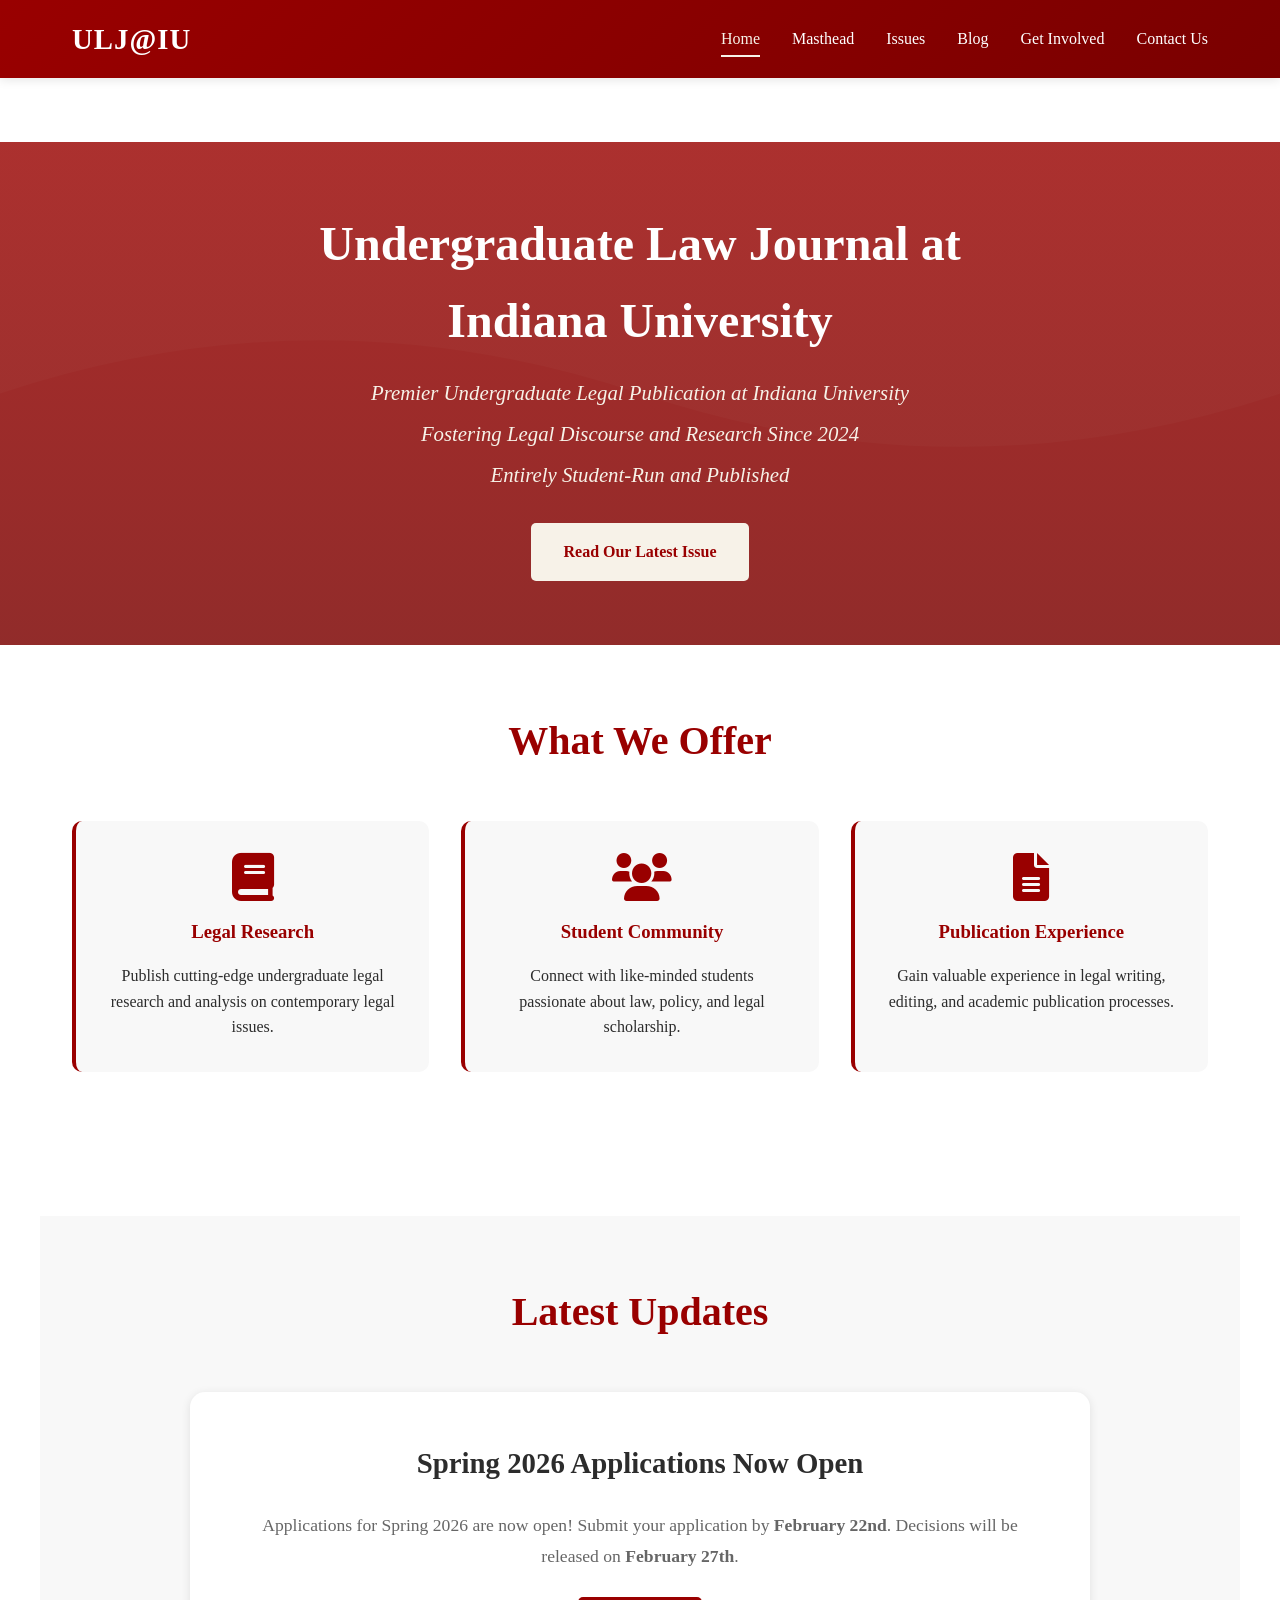
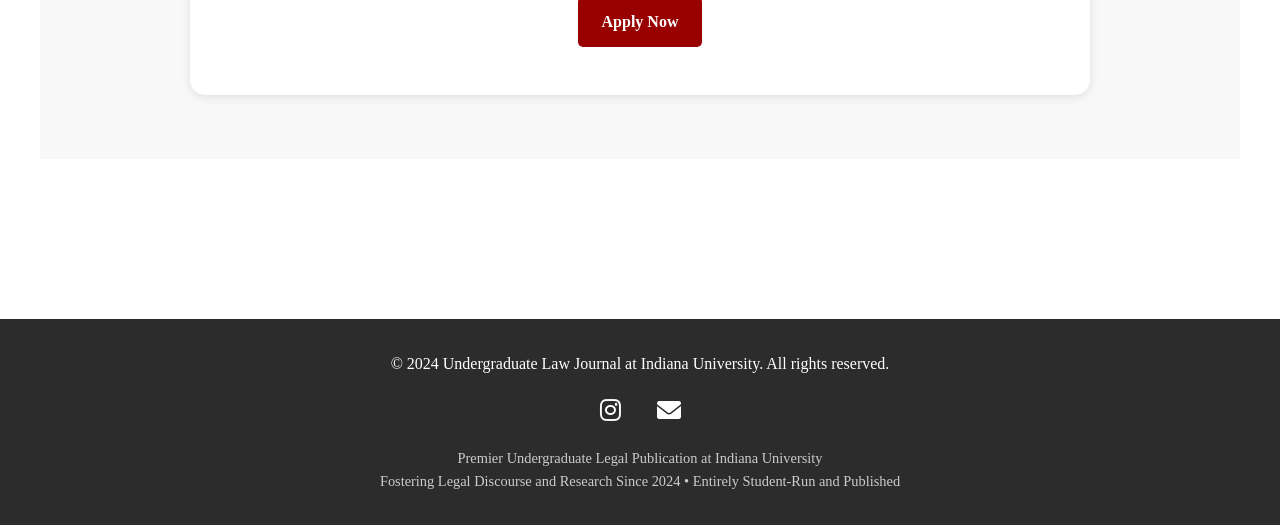
==== commit fc16f06a: "Update Latest Updates section with Spring 2026 application info - Replace Fall 2025 Call-Out Meeting" ====
--- a/index.html
+++ b/index.html
@@ -431,12 +431,12 @@
                 <section style="padding: 4rem 0; background: var(--light-gray); margin: 2rem -2rem; padding-left: 2rem; padding-right: 2rem;">
                     <h2 style="color: var(--iu-crimson); font-size: 2.5rem; margin-bottom: 3rem; text-align: center;">Latest Updates</h2>
                     <div style="background: var(--white); border-radius: 15px; padding: 3rem; margin: 0 auto; max-width: 900px; box-shadow: 0 2px 10px rgba(0,0,0,0.1);">
-    <h3 style="color: var(--text-dark); font-size: 1.8rem; margin-bottom: 1.5rem; text-align: center;">Fall 2025 Call-Out Meeting</h3>
+    <h3 style="color: var(--text-dark); font-size: 1.8rem; margin-bottom: 1.5rem; text-align: center;">Spring 2026 Applications Now Open</h3>
     <p style="text-align: center; font-size: 1.1rem; line-height: 1.8; color: var(--text-light);">
-        Join us on <strong>September 5th, 2025 at 2 PM EDT</strong> for our Fall 2025 Call-Out Meeting! We will discuss the application process and what it's like to be part of the Undergraduate Law Journal.
+        Applications for Spring 2026 are now open! Submit your application by <strong>February 22nd</strong>. Decisions will be released on <strong>February 27th</strong>.
     </p>
     <div style="text-align: center; margin-top: 1.5rem;">
-        <a href="https://iu.zoom.us/j/82514394384" target="_blank" style="display: inline-block; background: var(--iu-crimson); color: var(--white); padding: 0.75rem 1.5rem; text-decoration: none; border-radius: 5px; font-weight: bold; transition: all 0.3s ease;">Join Zoom Meeting</a>
+        <a href="https://docs.google.com/forms/d/e/1FAIpQLSeL8xijjFJRIHY0M174JfmiuMtvK_gjo3eXupeywBNRMF7YeA/viewform?fbclid=PAZXh0bgNhZW0CMTEAc3J0YwZhcHBfaWQMMjU2MjgxMDQwNTU4AAGnKP20HMgy4QwdaL3EMk9U5O_X_iXE5FknB1dxC3WkpOOi14ueVfA_gpQMiAg_aem_Lr4DEvGoVTekvOXvBlvTQw" target="_blank" style="display: inline-block; background: var(--iu-crimson); color: var(--white); padding: 0.75rem 1.5rem; text-decoration: none; border-radius: 5px; font-weight: bold; transition: all 0.3s ease;">Apply Now</a>
     </div>
 </div>
                 </section>
@@ -583,59 +583,132 @@
                 
                 <!-- Featured Current Issue -->
                 <div style="background: var(--iu-cream); padding: 3rem; border-radius: 15px; margin-bottom: 3rem; text-align: center;">
-                    <h3 style="color: var(--iu-crimson); font-size: 2rem; margin-bottom: 1rem;">Latest Issue - Volume I, Issue 1</h3>
+                    <h3 style="color: var(--iu-crimson); font-size: 2rem; margin-bottom: 1rem;">Latest Issue - Volume II, Issue 1</h3>
+                    <p style="font-size: 1.2rem; margin-bottom: 0.5rem;"><strong>Fall 2025</strong></p>
+                    <p style="margin-bottom: 2rem; font-size: 1.1rem;">Our second volume continues the tradition of rigorous undergraduate legal scholarship at Indiana University, tackling pressing issues in constitutional law, technology, immigration, and civil liberties.</p>
+
+                    <div style="background: var(--white); padding: 2rem; border-radius: 10px; margin: 2rem 0; text-align: left;">
+                        <h4 style="color: var(--iu-crimson); margin-bottom: 1.5rem; text-align: center;">Featured Articles</h4>
+
+                        <div style="margin-bottom: 1.5rem; padding-bottom: 1rem; border-bottom: 1px solid #eee;">
+                            <h5 style="color: var(--iu-crimson); margin-bottom: 0.5rem;">"Congress's Constitutional Authority to Regulate Supreme Court Ethics Without Compromising Independence"</h5>
+                            <p style="margin-bottom: 0.5rem;"><strong>By Nathan Alex</strong></p>
+                            <p style="font-size: 0.9rem; color: var(--text-light);">An exploration of whether Congress possesses the constitutional power to impose ethics regulations on the Supreme Court while preserving judicial independence.</p>
+                        </div>
+
+                        <div style="margin-bottom: 1.5rem; padding-bottom: 1rem; border-bottom: 1px solid #eee;">
+                            <h5 style="color: var(--iu-crimson); margin-bottom: 0.5rem;">"How the Border Zone Creates a Two-Tiered Bill of Rights"</h5>
+                            <p style="margin-bottom: 0.5rem;"><strong>By Spencer Robinson</strong></p>
+                            <p style="font-size: 0.9rem; color: var(--text-light);">An examination of how the extended border zone erodes constitutional protections, creating a disparity in rights for millions of Americans living near the nation's borders.</p>
+                        </div>
+
+                        <div style="margin-bottom: 1.5rem; padding-bottom: 1rem; border-bottom: 1px solid #eee;">
+                            <h5 style="color: var(--iu-crimson); margin-bottom: 0.5rem;">"The Cost of Creation: Governing Germline Editing Technology"</h5>
+                            <p style="margin-bottom: 0.5rem;"><strong>By Vy Lan Chin</strong></p>
+                            <p style="font-size: 0.9rem; color: var(--text-light);">An analysis of the legal and ethical challenges surrounding germline editing technology and the need for comprehensive regulatory frameworks to govern its use.</p>
+                        </div>
+
+                        <div style="margin-bottom: 1.5rem; padding-bottom: 1rem; border-bottom: 1px solid #eee;">
+                            <h5 style="color: var(--iu-crimson); margin-bottom: 0.5rem;">"Bartz v. Anthropic: Fair Use in the Development of AI Systems"</h5>
+                            <p style="margin-bottom: 0.5rem;"><strong>By Jasper Chambreau</strong></p>
+                            <p style="font-size: 0.9rem; color: var(--text-light);">A study of emerging fair use doctrine as applied to artificial intelligence development, examining the legal boundaries of copyrighted material in training AI systems.</p>
+                        </div>
+
+                        <div style="margin-bottom: 1.5rem; padding-bottom: 1rem; border-bottom: 1px solid #eee;">
+                            <h5 style="color: var(--iu-crimson); margin-bottom: 0.5rem;">"No Child Left Unheard: Reclaiming Due Process and Advocacy for Minors in Immigration Proceedings"</h5>
+                            <p style="margin-bottom: 0.5rem;"><strong>By Gabby VanHoosier</strong></p>
+                            <p style="font-size: 0.9rem; color: var(--text-light);">An argument for strengthening due process protections and legal advocacy for unaccompanied minors navigating the immigration court system.</p>
+                        </div>
+
+                        <div style="margin-bottom: 1.5rem; padding-bottom: 1rem; border-bottom: 1px solid #eee;">
+                            <h5 style="color: var(--iu-crimson); margin-bottom: 0.5rem;">"In Memory of Chevron: The Life-Span of Chevron Deference and How Its End Shapes the Future of the Administrative State"</h5>
+                            <p style="margin-bottom: 0.5rem;"><strong>By Zainab Syed</strong></p>
+                            <p style="font-size: 0.9rem; color: var(--text-light);">A retrospective on the rise and fall of Chevron deference, analyzing the implications of its demise for federal agency authority and the future of administrative law.</p>
+                        </div>
+
+                        <div style="margin-bottom: 1.5rem; padding-bottom: 1rem; border-bottom: 1px solid #eee;">
+                            <h5 style="color: var(--iu-crimson); margin-bottom: 0.5rem;">"Executive Overreach in Military Use &amp; the Forgotten Role of Congress"</h5>
+                            <p style="margin-bottom: 0.5rem;"><strong>By Antonios Nikolaou</strong></p>
+                            <p style="font-size: 0.9rem; color: var(--text-light);">An investigation into the expanding scope of executive military authority and the erosion of Congress's constitutionally designated war powers.</p>
+                        </div>
+
+                        <div style="margin-bottom: 1.5rem; padding-bottom: 1rem; border-bottom: 1px solid #eee;">
+                            <h5 style="color: var(--iu-crimson); margin-bottom: 0.5rem;">"Youth, Guns, and the Constitution: The Battle Between Constitutional Liberties and Public Safety"</h5>
+                            <p style="margin-bottom: 0.5rem;"><strong>By Megan Risewick</strong></p>
+                            <p style="font-size: 0.9rem; color: var(--text-light);">An examination of the tension between Second Amendment rights and public safety imperatives, with a focus on youth access to firearms and gun violence prevention.</p>
+                        </div>
+
+                        <div style="margin-bottom: 1.5rem; padding-bottom: 1rem; border-bottom: 1px solid #eee;">
+                            <h5 style="color: var(--iu-crimson); margin-bottom: 0.5rem;">"Black Box Justice: Constitutional Limits on Government Use of Biased AI"</h5>
+                            <p style="margin-bottom: 0.5rem;"><strong>By Anna Povinelli</strong></p>
+                            <p style="font-size: 0.9rem; color: var(--text-light);">An analysis of the constitutional constraints on government deployment of AI systems that exhibit racial or socioeconomic bias in the criminal justice system.</p>
+                        </div>
+
+                        <div style="margin-bottom: 0;">
+                            <h5 style="color: var(--iu-crimson); margin-bottom: 0.5rem;">"With Liberty and Justice for All: Documenting Immigration Law in the United States"</h5>
+                            <p style="margin-bottom: 0.5rem;"><strong>By Sean Smith</strong></p>
+                            <p style="font-size: 0.9rem; color: var(--text-light);">A comprehensive survey of the evolution of United States immigration law, tracing its development and examining its alignment with the nation's founding principles.</p>
+                        </div>
+                    </div>
+
+                    <a href="https://drive.google.com/file/d/1IgjBJuh9c6CwDOdp3EEcfcJ3wDQTYv-W/view?usp=sharing" target="_blank" style="display: inline-block; background: var(--iu-crimson); color: var(--white); padding: 1rem 2rem; text-decoration: none; border-radius: 5px; font-weight: bold; margin-top: 1rem;">Read Publication</a>
+                </div>
+
+                <!-- Previous Issue: Volume I, Issue 1 -->
+                <div style="background: var(--iu-cream); padding: 3rem; border-radius: 15px; margin-bottom: 3rem; text-align: center;">
+                    <h3 style="color: var(--iu-crimson); font-size: 2rem; margin-bottom: 1rem;">Volume I, Issue 1</h3>
                     <p style="font-size: 1.2rem; margin-bottom: 0.5rem;"><strong>Spring 2025</strong></p>
                     <p style="margin-bottom: 2rem; font-size: 1.1rem;">Our inaugural issue features groundbreaking legal research by Indiana University undergraduate students, setting the foundation for future scholarship.</p>
-                    
+
                     <div style="background: var(--white); padding: 2rem; border-radius: 10px; margin: 2rem 0; text-align: left;">
                         <h4 style="color: var(--iu-crimson); margin-bottom: 1.5rem; text-align: center;">Featured Articles</h4>
-                        
+
                         <div style="margin-bottom: 1.5rem; padding-bottom: 1rem; border-bottom: 1px solid #eee;">
                             <h5 style="color: var(--iu-crimson); margin-bottom: 0.5rem;">"The Death of Legality and the Rise of Oligarchy: Navigating How Capitalistic Corruption Distorts Legal Systems"</h5>
                             <p style="margin-bottom: 0.5rem;"><strong>By Sean Smith</strong></p>
                             <p style="font-size: 0.9rem; color: var(--text-light);">An examination of how economic disparity corrupts legal systems, exploring the systematic undermining of the rule of law by capitalistic interests.</p>
                         </div>
-                        
+
                         <div style="margin-bottom: 1.5rem; padding-bottom: 1rem; border-bottom: 1px solid #eee;">
                             <h5 style="color: var(--iu-crimson); margin-bottom: 0.5rem;">"The Expansion and Constitutionality of Executive Orders"</h5>
                             <p style="margin-bottom: 0.5rem;"><strong>By Henry Howe</strong></p>
                             <p style="font-size: 0.9rem; color: var(--text-light);">A study on the ministerial exception, analyzing the balance between protecting church autonomy and individual rights in employment law.</p>
                         </div>
-                        
+
                         <div style="margin-bottom: 1.5rem; padding-bottom: 1rem; border-bottom: 1px solid #eee;">
                             <h5 style="color: var(--iu-crimson); margin-bottom: 0.5rem;">"The Expansion and Constitutionality of Executive Orders"</h5>
                             <p style="margin-bottom: 0.5rem;"><strong>By Trent Yeager</strong></p>
                             <p style="font-size: 0.9rem; color: var(--text-light);">Exploring the history and evolution of executive orders, examining their constitutional implications and impact on the separation of powers.</p>
                         </div>
-                        
+
                         <div style="margin-bottom: 1.5rem; padding-bottom: 1rem; border-bottom: 1px solid #eee;">
                             <h5 style="color: var(--iu-crimson); margin-bottom: 0.5rem;">"The Obergefell Question: A Study on Legacy and Precedent"</h5>
                             <p style="margin-bottom: 0.5rem;"><strong>By Anna Povinelli</strong></p>
                             <p style="font-size: 0.9rem; color: var(--text-light);">An analysis of the Obergefell v. Hodges decision, examining its legal foundations and addressing challenges to its precedent.</p>
                         </div>
-                        
+
                         <div style="margin-bottom: 1.5rem; padding-bottom: 1rem; border-bottom: 1px solid #eee;">
                             <h5 style="color: var(--iu-crimson); margin-bottom: 0.5rem;">"Playing Through Pain: The Legal and Medical Consequences of Negligence in Football"</h5>
                             <p style="margin-bottom: 0.5rem;"><strong>By Alex Emmanoilidis</strong></p>
                             <p style="font-size: 0.9rem; color: var(--text-light);">Highlighting the shortcomings in football's approach to player health, examining legal responsibilities and medical malpractice in sports.</p>
                         </div>
-                        
+
                         <div style="margin-bottom: 1.5rem; padding-bottom: 1rem; border-bottom: 1px solid #eee;">
                             <h5 style="color: var(--iu-crimson); margin-bottom: 0.5rem;">"Equality 101: Tracing The Path from the American Dream to DEI"</h5>
                             <p style="margin-bottom: 0.5rem;"><strong>By Zoe Harris</strong></p>
                             <p style="font-size: 0.9rem; color: var(--text-light);">Analyzing the evolution of equality and equal opportunity, arguing for the legal foundation and necessity of DEI programs.</p>
                         </div>
-                        
+
                         <div style="margin-bottom: 0;">
                             <h5 style="color: var(--iu-crimson); margin-bottom: 0.5rem;">"Expanding the Presidential Pardon"</h5>
                             <p style="margin-bottom: 0.5rem;"><strong>By Tanish Javeria</strong></p>
                             <p style="font-size: 0.9rem; color: var(--text-light);">Examining the evolution of presidential pardon powers, analyzing recent politicized uses and potential constitutional amendments for oversight.</p>
                         </div>
                     </div>
-                    
+
                     <a href="https://drive.google.com/file/d/1gPLr25h_T-fN0kdrG2I_e9VOghtoVeD_/view?usp=sharing" target="_blank" style="display: inline-block; background: var(--iu-crimson); color: var(--white); padding: 1rem 2rem; text-decoration: none; border-radius: 5px; font-weight: bold; margin-top: 1rem;">Download Full Issue (PDF)</a>
                 </div>
-                
+
                 <div class="blog-grid">
                     <div class="blog-card">
                         <div class="blog-card-content">
@@ -741,16 +814,13 @@
                         the needs of African societies. Political and legal standards rooted in indigenous
                         practices and societal norms have proven to be far more efficacious systems of
                         governance than those that have been adopted from colonialist customs.</p>
-
-                        <p></p>
-                        
-                        
+<br>
                         <p>Post-colonial constitutionalism occurs when States that were previously under
                         imperial rule alter their constitutions to better represent their people's interests and
                         values, rather than maintain the legal frameworks that were established by
                         colonialist powers—which often prioritized principles that served colonialist
                         objectives rather than the interests of society as a whole[1].</p>
-
+<br>
                         <p>This article examines how post-colonial constitutionalism enables African nations
                         to establish effective and judicious systems. By analyzing historical context, case
                         studies, and indigenous legal frameworks, this article argues that true
@@ -764,17 +834,19 @@
                         <p>Understanding the broader historical context of colonialist Africa prior to
                         delineating specific instances of injustice is necessary, for it is only through
                         comprehending the framework of imperialism that we are able to fathom its
-                        ramifications on society.
-                        Colonial powers imposed systems that prioritized imperialist interests over the
+                        ramifications on society.</p>
+<br>
+                        <p>Colonial powers imposed systems that prioritized imperialist interests over the
                         well-being of native populations[2]. The establishment of legal frameworks that
                         disproportionately favored colonialists created a legal environment that was
                         completely disconnected from the lived experiences of native people. Colonialists
                         purposefully alienated indigenous peoples from legal systems by imposing laws
                         without the consent or participation of natives[3]. This ultimately fostered a lasting
                         feeling of distrust towards institutions of justice that has led to instability,
-                        corruption, and violence.
-                        The difficulty in erasing and amending these systems has led to the perpetuation of
-                        inequalities seen in post-independence Africa. Colonialism’s persistent presence in
+                        corruption, and violence.</p>
+<br>
+                        <p>The difficulty in erasing and amending these systems has led to the perpetuation of
+                        inequalities seen in post-independence Africa. Colonialism's persistent presence in
                         both the political and legal field has marked post-colonial Africa with hostile
                         sentiments. Emerging leaders of African nations were left to inherit systems of
                         governance that often failed to reflect the cultural and societal realities of their
@@ -784,12 +856,13 @@
                         institutions of justice serve the interests of the elite rather than the general
                         populace. The inclusion and acknowledgement of native populations within society
                         therefore must be pursued in order to reestablish trust in the systems that are meant
-                        to serve the people.
-                        Colonists gained cultural dominance, secured political control, and restructured
+                        to serve the people.</p>
+<br>
+                        <p>Colonists gained cultural dominance, secured political control, and restructured
                         societies in order to serve imperialist interests—all by supplanting traditional legal
                         customs and replacing them with frameworks that systematically subordinated
                         natives under imperialists[5]. Establishing systems that diverge from these
-                        colonialist practices is a necessary step in guaranteeing Africa’s independence.
+                        colonialist practices is a necessary step in guaranteeing Africa's independence.
                         Examining specific examples of colonial strategies of control illuminates the
                         necessity for legal systems that actively repeal colonial customs.</p>
                         
@@ -797,319 +870,459 @@
                         
                         <h2 style="color: var(--iu-crimson); margin-top: 2rem; margin-bottom: 1rem;">Historical Analysis</h2>
                         <p>Colonizers intentionally instituted laws and systems that benefitted themselves at
-                        the cost of harming native populations. In Kenya, the British colonial
-                        administration forcibly removed native peoples from their homes in order to
-                        reserve large tracts of fertile land for European settlers[6]. Laws such as the Crown
-                        Lands Ordinance (1902) formalized this practice by declaring all “waste” or
-                        “unoccupied” land as Crown property, which in practice stripped Africans of
-                        ancestral land rights[7]. This led to the infamous Kikuyu land alienation, where
-                        thousands were displaced, forced into wage labor on settler farms, and subjected to
-                        hut and poll taxes to force their capitulation[8].
-                        Africans were legally constrained from full participation in justice systems. They
-                        were subject to foreign legal standards whilst their own customary systems were
-                        systematically subordinated. Colonizers ensured that Africans remained
-                        second-class subjects by relegating local authority to symbolic statues. British
-                        colonizers in East and West Africa established statutory laws that favored
-                        colonialist interests whilst subduing indigenous legal practices.[9]. Rulings made
-                        by African chiefs were often overturned by British administrators who invoked the
-                        Native Courts Ordinances to protect colonial statutory laws from being
-                        contradicted[10]. Belgian colonists in the Congo abolished customary courts
-                        altogether, favoring a centralized judicial system that exclusively applied European
-                        law[11]. Furthermore, natives were often subjected to brutal corporal punishment if
-                        they failed to comply with the newly established frameworks, thus denying any
-                        recognition of their legal traditions[12].
-                        British and French colonies criminalized many African traditions as part of their
-                        broader strategy of cultural domination[13]. Colonists outlawed practices such as
-                        cattle-raiding rituals among the Maasai, initiation ceremonies among the Kikuyu,
-                        and communal land-use systems—weakening social cohesion and eroding
-                        indigenous authority[14].
-                        Colonizers deliberately sought to denaturalize African citizens. French colonizers
-                        redefined legal personhood to entrench subordination and suppress any hostilities
-                        from natives under the French Code de l’Indigénat (1881)[15]. Full citizenship was
-                        only afforded to those who were willing to renounce indigenous customs and
-                        systems—thereby forcing natives to fully assimilate into colonialist structures.
-                        French colonizers were able to achieve complete domination over the nation’s
-                        power structures by viewing natives as non-citizens. Denaturalization allowed
-                        colonists to expel and annihilate many natives—effectively cleansing society from
-                        their presence and influence.
-                        Colonizers often weaponized legal systems to enact harsher punishments on
-                        natives. In South Africa, laws required Black Africans to carry identification with
-                        them at all times—restricting their movement and their inclusion in several social
-                        customs[16]. Violations of these laws often carried severe penalties—reinforcing a
-                        vastly racialized legal hierarchy.
-                        These forms of legal indoctrination have led to a persistent culture of mistrust
-                        towards legal systems. States are unable to effectively govern due to the
-                        permeation of colonialist practices in modern society. The complete eradication of
-                        colonial influences on legal frameworks will allow African nations to reestablish
-                        laws and customs that best serve their peoples—consequently restoring faith back
-                        into the government. The challenge, therefore, lies in first deconstructing colonial
-                        legal structures, and then replacing them with ones that are rooted in the traditions
-                        and values of African societies.</p>
+the cost of harming native populations. In Kenya, the British colonial
+administration forcibly removed native peoples from their homes in order to
+reserve large tracts of fertile land for European settlers[6]. Laws such as the Crown
+Lands Ordinance (1902) formalized this practice by declaring all "waste" or
+"unoccupied" land as Crown property, which in practice stripped Africans of
+ancestral land rights[7]. This led to the infamous Kikuyu land alienation, where
+thousands were displaced, forced into wage labor on settler farms, and subjected to
+hut and poll taxes to force their capitulation[8].</p>
+<br>
+<p>Africans were legally constrained from full participation in justice systems. They
+were subject to foreign legal standards whilst their own customary systems were
+systematically subordinated. Colonizers ensured that Africans remained
+second-class subjects by relegating local authority to symbolic statues. British
+colonizers in East and West Africa established statutory laws that favored
+colonialist interests whilst subduing indigenous legal practices.[9]. Rulings made
+by African chiefs were often overturned by British administrators who invoked the
+Native Courts Ordinances to protect colonial statutory laws from being
+contradicted[10]. Belgian colonists in the Congo abolished customary courts
+altogether, favoring a centralized judicial system that exclusively applied European
+law[11]. Furthermore, natives were often subjected to brutal corporal punishment if
+they failed to comply with the newly established frameworks, thus denying any
+recognition of their legal traditions[12].</p>
+<br>
+<p>British and French colonies criminalized many African traditions as part of their
+broader strategy of cultural domination[13]. Colonists outlawed practices such as
+cattle-raiding rituals among the Maasai, initiation ceremonies among the Kikuyu,
+and communal land-use systems—weakening social cohesion and eroding
+indigenous authority[14].</p>
+<br>
+<p>Colonizers deliberately sought to denaturalize African citizens. French colonizers
+redefined legal personhood to entrench subordination and suppress any hostilities
+from natives under the French Code de l'Indigénat (1881)[15]. Full citizenship was
+only afforded to those who were willing to renounce indigenous customs and
+systems—thereby forcing natives to fully assimilate into colonialist structures.
+French colonizers were able to achieve complete domination over the nation's
+power structures by viewing natives as non-citizens. Denaturalization allowed
+colonists to expel and annihilate many natives—effectively cleansing society from
+their presence and influence.</p>
+<br>
+<p>Colonizers often weaponized legal systems to enact harsher punishments on
+natives. In South Africa, laws required Black Africans to carry identification with
+them at all times—restricting their movement and their inclusion in several social
+customs[16]. Violations of these laws often carried severe penalties—reinforcing a
+vastly racialized legal hierarchy.</p>
+<br>
+<p>These forms of legal indoctrination have led to a persistent culture of mistrust
+towards legal systems. States are unable to effectively govern due to the
+permeation of colonialist practices in modern society. The complete eradication of
+colonial influences on legal frameworks will allow African nations to reestablish
+laws and customs that best serve their peoples—consequently restoring faith back
+into the government. The challenge, therefore, lies in first deconstructing colonial
+legal structures, and then replacing them with ones that are rooted in the traditions
+and values of African societies.</p>
 
                         <h2 style="color: var(--iu-crimson); margin-top: 2rem; margin-bottom: 1rem;">Case Studies</h2>
                         <p>Several African states sought to replace colonialist legal systems within years of
-                        independence. The incompatibility of colonial constitutions within post-colonial
-                        society led to the creation of legal frameworks rooted in indigenous norms.
-                        For instance, after gaining their independence in 1957, Ghana inherited a
-                        British-style constitution that installed Queen Elizabeth II as head of state and
-                        followed a Westminster parliamentary model[17]. This structure prioritized colonial
-                        customs rather than Ghanaian necessities. Due to the persistent outrage and
-                        consequent backlash from the Ghanaian citizens, officials in 1960 decided to hold a
-                        referendum within the country, which led to the abolishment of the monarchy and
-                        the establishment of a Republican Constitution[18]. This marked one of the earliest
-                        and clearest breaks from colonial constitutional design. The nation’s reforms
-                        represented an attempt to forge an authentically African governance model that
-                        was enshrined in indigenous customs.
-                        Like Ghana, Nigeria decided to retain the British monarch as head of state even
-                        after gaining independence[19]. But in subsequent years, citizens and government
-                        officials realized the detrimental effects of retaining colonial practices in a
-                        modernizing nation. As a result, in 1963, Nigeria became a republic, adopting a
-                        new constitution that replaced the monarchy with an indigenous presidency[20].
-                        The implementation of this new constitution marked an explicit rejection of foreign
-                        customs embedded within national legal frameworks, as it sought to establish a
-                        Nigerian political identity rooted in self-determination, inclusion, and democratic
-                        governance—ideals that were systematically repressed under imperial control.
-                        The case of Kenya provides further reasoning for the necessity of fully ridding
-                        colonialist practices from modern legal structures. British colonizers created a
-                        centralized government that restricted the participation of natives. Power was
-                        concentrated in the executive—allowing imperialists to completely control the
-                        entire nation[21]. Once Kenya gained independence the government formed the
-                        Independence Constitution of 1963, which included provisions for regional
-                        devolution and the decentralization of power. However, Jomo Kenyatta’s
-                        government rolled back on many of the provisions adopted in 1963, and instead
-                        established a republic that once again centralized power in the executive[22]. The
-                        Kenyan government ultimately created a new constitution in 1969 that further
-                        consolidated power and reflected the frameworks that were established under
-                        British rule[23]. This continuity entrenched authoritarian rule, but many argued that
-                        this centralization maintained national unity and allowed the national government
-                        to further the interests of the general populace. Instead, this centrality led to further
-                        injustice and repression, particularly amongst the non-elite. It was only until 2010
-                        that Kenya adopted a true transformational constitution that decentralized power,
-                        established a bill of rights, and explicitly separated from the authoritarian legacy of
-                        colonialism—allowing the nation to finally become a fully autonomous State[24].
-                        South Africa is perhaps the most ambitious example of post-colonial constitutional
-                        reinvention. Apartheid within South Africa was a system of institutionalized racial
-                        segregation and discrimination against non-white individuals—primarily the
-                        African natives, mixed race natives, and Indian groups. The only individuals
-                        allowed to participate in political decision-making were white South Africans.
-                        Additionally, black Africans were denied access to higher education, forced into
-                        living in isolated locations, and denied entry into certain areas. With the fall of
-                        apartheid, South Africa adopted the 1996 Constitution—widely regarded at the
-                        time as one of the most progressive in the world[25]. The new constitution
-                        incorporated the ideals of human dignity, equality, and inclusion into its very
-                        foundation, ensuring that all individuals within the State had equal
-                        access—explicitly breaking from the racial hierarchies and exclusionary models
-                        that were once embedded in colonial legal frameworks. This distinct detachment
-                        was made out of the necessity of ridding the entire State from the foreign
-                        influences that were so detrimental to society. The Constitution of 1996 was born
-                        out of the desire to free African peoples from the pervasive influences of
-                        colonialism—replacing suppression and subjection with inclusion and liberation.
-                        Reform in the Congo has been less successful than other African countries. Belgian
-                        colonialists ruled through a centralized bureaucracy that prevented any form of
-                        participation from the native Congolese population. Attempts to reform the
-                        national constitution after gaining independence was often undermined by ethnic
-                        and regional divisions, Belgian interference, and Cold War pressures[26]. Many of
-                        these post-colonial constitutions, particularly the constitution of 1960, were
-                        modeled off of Belgian legal frameworks—seeking to provide provincial autonomy
-                        and a multi-party democracy. In 1965, the strict nationalist Mobutu Sese Seko
-                        gained power and established an authoritarian government, with the executive
-                        being in control of all branches of government. This mirrored colonial power
-                        structures, but was, similarly to Kenya, established under the reasoning of
-                        preserving national sovereignty[27]. The failure to develop a system completely
-                        devoid of any imperialist legacies has only led to the reproduction of colonialist
-                        rule. Modern attempts at reform—which have sought to decentralize power and
-                        establish democratic institutions—have failed largely due to weak enforcement,
-                        corruption, and an unstable military[28]. This case study reflects the stark reality of
-                        how colonialist practices can have a compounding effect on modern political and
-                        legal institutions. Nations will continue to struggle to be fully independent without
-                        strong legal protections that truly reflect the needs of society and vigorous
-                        enforcement mechanisms that ensure that these frameworks are applied ethically.
-                        These nations recognized the necessity for reform. Constitutional frameworks
-                        deriving from colonialist power structures proved to be insufficient systems of
-                        governance. And whilst these reforms were essential in moving these nations
-                        closer to independence, further reform is still necessary. The next challenge for
-                        Africa lies in building authentic, culturally resonant constitutional orders that
-                        reflect and serve African societies’ histories, values, and aspirations.</p>
+independence. The incompatibility of colonial constitutions within post-colonial
+society led to the creation of legal frameworks rooted in indigenous norms.
+For instance, after gaining their independence in 1957, Ghana inherited a
+British-style constitution that installed Queen Elizabeth II as head of state and
+followed a Westminster parliamentary model[17]. This structure prioritized colonial
+customs rather than Ghanaian necessities. Due to the persistent outrage and
+consequent backlash from the Ghanaian citizens, officials in 1960 decided to hold a
+referendum within the country, which led to the abolishment of the monarchy and
+the establishment of a Republican Constitution[18]. This marked one of the earliest
+and clearest breaks from colonial constitutional design. The nation's reforms
+represented an attempt to forge an authentically African governance model that
+was enshrined in indigenous customs.</p>
+<br>
+<p>Like Ghana, Nigeria decided to retain the British monarch as head of state even
+after gaining independence[19]. But in subsequent years, citizens and government
+officials realized the detrimental effects of retaining colonial practices in a
+modernizing nation. As a result, in 1963, Nigeria became a republic, adopting a
+new constitution that replaced the monarchy with an indigenous presidency[20].
+The implementation of this new constitution marked an explicit rejection of foreign
+customs embedded within national legal frameworks, as it sought to establish a
+Nigerian political identity rooted in self-determination, inclusion, and democratic
+governance—ideals that were systematically repressed under imperial control.</p>
+<br>
+<p>
+The case of Kenya provides further reasoning for the necessity of fully ridding
+colonialist practices from modern legal structures. British colonizers created a
+centralized government that restricted the participation of natives. Power was
+concentrated in the executive—allowing imperialists to completely control the
+entire nation[21]. Once Kenya gained independence the government formed the
+Independence Constitution of 1963, which included provisions for regional
+devolution and the decentralization of power. However, Jomo Kenyatta's
+government rolled back on many of the provisions adopted in 1963, and instead
+established a republic that once again centralized power in the executive[22]. The
+Kenyan government ultimately created a new constitution in 1969 that further
+consolidated power and reflected the frameworks that were established under
+British rule[23]. This continuity entrenched authoritarian rule, but many argued that
+this centralization maintained national unity and allowed the national government
+to further the interests of the general populace. Instead, this centrality led to further
+injustice and repression, particularly amongst the non-elite. It was only until 2010
+that Kenya adopted a true transformational constitution that decentralized power,
+established a bill of rights, and explicitly separated from the authoritarian legacy of
+colonialism—allowing the nation to finally become a fully autonomous State[24].
+</p>
+<br>
+<p>South Africa is perhaps the most ambitious example of post-colonial constitutional
+reinvention. Apartheid within South Africa was a system of institutionalized racial
+segregation and discrimination against non-white individuals—primarily the
+African natives, mixed race natives, and Indian groups. The only individuals
+allowed to participate in political decision-making were white South Africans.
+Additionally, black Africans were denied access to higher education, forced into
+living in isolated locations, and denied entry into certain areas. With the fall of
+apartheid, South Africa adopted the 1996 Constitution—widely regarded at the
+time as one of the most progressive in the world[25]. The new constitution
+incorporated the ideals of human dignity, equality, and inclusion into its very
+foundation, ensuring that all individuals within the State had equal
+access—explicitly breaking from the racial hierarchies and exclusionary models
+that were once embedded in colonial legal frameworks. This distinct detachment
+was made out of the necessity of ridding the entire State from the foreign
+influences that were so detrimental to society. The Constitution of 1996 was born
+out of the desire to free African peoples from the pervasive influences of
+colonialism—replacing suppression and subjection with inclusion and liberation.</p>
+<br>
+<p>Reform in the Congo has been less successful than other African countries. Belgian
+colonialists ruled through a centralized bureaucracy that prevented any form of
+participation from the native Congolese population. Attempts to reform the
+national constitution after gaining independence was often undermined by ethnic
+and regional divisions, Belgian interference, and Cold War pressures[26]. Many of
+these post-colonial constitutions, particularly the constitution of 1960, were
+modeled off of Belgian legal frameworks—seeking to provide provincial autonomy
+and a multi-party democracy. In 1965, the strict nationalist Mobutu Sese Seko
+gained power and established an authoritarian government, with the executive
+being in control of all branches of government. This mirrored colonial power
+structures, but was, similarly to Kenya, established under the reasoning of
+preserving national sovereignty[27]. The failure to develop a system completely
+devoid of any imperialist legacies has only led to the reproduction of colonialist
+rule. Modern attempts at reform—which have sought to decentralize power and
+establish democratic institutions—have failed largely due to weak enforcement,
+corruption, and an unstable military[28]. This case study reflects the stark reality of
+how colonialist practices can have a compounding effect on modern political and
+legal institutions. Nations will continue to struggle to be fully independent without
+strong legal protections that truly reflect the needs of society and vigorous
+enforcement mechanisms that ensure that these frameworks are applied ethically.</p>
+<br>
+<p>These nations recognized the necessity for reform. Constitutional frameworks
+deriving from colonialist power structures proved to be insufficient systems of
+governance. And whilst these reforms were essential in moving these nations
+closer to independence, further reform is still necessary. The next challenge for
+Africa lies in building authentic, culturally resonant constitutional orders that
+reflect and serve African societies' histories, values, and aspirations.</p>
 
                         <h2 style="color: var(--iu-crimson); margin-top: 2rem; margin-bottom: 1rem;">The Case for Indigenous Legal Frameworks</h2>
                         <p>Incorporating the customs, traditions, and values of local communities into legal
-                        systems is necessary to ensure that systems are serving the interests of the people.
-                        Indigenous legal practices such as the indaba system in South Africa, which aimed
-                        at restoring relationships and reintegrating offenders into the community; the Asafo
-                        courts in Ghana, which addressed offenses by considering the impact on the family
-                        and clan; and the kiru councils of Kenya, where elders mediated conflicts to restore
-                        social balance rather than impose punishment, all reflect the systems’ emphasis on
-                        the well-being of society. These legal norms were established to address the actual
-                        needs of their communities[29].
-                        Colonial legal systems marginalized and criminalized these systems, thereby
-                        undermining the maxims of justice that were established by indigenous systems.
-                        African nations must use constitutions as forces of restorative justice by
-                        reintegrating indigenous customs in order to combat the pervasive influences of
-                        colonialism. In doing so, legal frameworks will fully incorporate legal maxims that
-                        best represent and serve its peoples.
-                        The integration of indigenous legal frameworks fosters a more inclusive legal
-                        system that serves the diverse traditions within African communities, enhances the
-                        legitimacy of the legal system by addressing the lived realities of African peoples,
-                        and promotes social cohesion by valuing the traditional practices of societies.
-                        Pluralist systems allow for the adoption of indigenous practices into common law
-                        structures by establishing legal precedent that adds onto, rather than supplants,
-                        historical norms. Jurisdictional division will ensure that these indigenous customs
-                        are able to operate alongside modern legal systems. Indigenous customs are
-                        effective at addressing familial, tribal, and land disputes, whilst common law
-                        systems are more amply structured to address modern human rights disputes[30].
-                        States will be able to reinstitute faith back into legal structures by incorporating
-                        both indigenous customary law and modern jurisprudence—thereby allowing
-                        governments to function more equitably and efficiently.
-                        There must be collaboration amongst all peoples of a state in order to establish a
-                        legal system that serves the actual needs and interests of society. The process of
-                        establishing constitutions must involve inclusive dialogue within all dimensions of
-                        society. Instead of appealing solely to one frame of reference, constitutions should
-                        embody the diversity of ideas within society.
-                        Freedom and independence necessitate the foundation of frameworks that address
-                        the interests of the people—not foreign actors.</p>
+systems is necessary to ensure that systems are serving the interests of the people.
+Indigenous legal practices such as the indaba system in South Africa, which aimed
+at restoring relationships and reintegrating offenders into the community; the Asafo
+courts in Ghana, which addressed offenses by considering the impact on the family
+and clan; and the kiru councils of Kenya, where elders mediated conflicts to restore
+social balance rather than impose punishment, all reflect the systems' emphasis on
+the well-being of society. These legal norms were established to address the actual
+needs of their communities[29].</p>
+<br>
+<p>Colonial legal systems marginalized and criminalized these systems, thereby
+undermining the maxims of justice that were established by indigenous systems.
+African nations must use constitutions as forces of restorative justice by
+reintegrating indigenous customs in order to combat the pervasive influences of
+colonialism. In doing so, legal frameworks will fully incorporate legal maxims that
+best represent and serve its peoples.</p>
+<br>
+<p>The integration of indigenous legal frameworks fosters a more inclusive legal
+system that serves the diverse traditions within African communities, enhances the
+legitimacy of the legal system by addressing the lived realities of African peoples,
+and promotes social cohesion by valuing the traditional practices of societies.</p>
+<br>
+<p>Pluralist systems allow for the adoption of indigenous practices into common law
+structures by establishing legal precedent that adds onto, rather than supplants,
+historical norms. Jurisdictional division will ensure that these indigenous customs
+are able to operate alongside modern legal systems. Indigenous customs are
+effective at addressing familial, tribal, and land disputes, whilst common law
+systems are more amply structured to address modern human rights disputes[30].
+States will be able to reinstitute faith back into legal structures by incorporating
+both indigenous customary law and modern jurisprudence—thereby allowing
+governments to function more equitably and efficiently.</p>
+<br>
+<p>There must be collaboration amongst all peoples of a state in order to establish a
+legal system that serves the actual needs and interests of society. The process of
+establishing constitutions must involve inclusive dialogue within all dimensions of
+society. Instead of appealing solely to one frame of reference, constitutions should
+embody the diversity of ideas within society.</p>
+<br>
+<p>Freedom and independence necessitate the foundation of frameworks that address
+the interests of the people—not foreign actors.</p>
 
                         
 
                         <h2 style="color: var(--iu-crimson); margin-top: 2rem; margin-bottom: 1rem;">Post-Colonial Constitutionalism</h2>
                         <p>Post-colonial constitutionalism offers the best path for reform in African Nations.
-                            Critically examining the impact of inherited legal structures will allow nations to
-                            develop constitutions that are authentically African. Creating legal systems that
-                            resonate with indigenous traditions and values of African societies will bring about
-                            equitable legal practices that fully address the needs of citizens.
-                            Post-colonial constitutionalism typically embodies the idea of legal pluralism,
-                            which establishes the coexistence of multiple legal systems within a single
-                            state—allowing for the integration of indigenous legal traditions alongside
-                            common law systems[31]. This practice fosters a more inclusive framework that
-                            respects the diversity of norms within African societies. Incorporating indigenous
-                            customary law into established legal frameworks is necessary to accomplish the
-                            goal of developing a legal system that reflects the true needs of society.
-                            Post-colonialist constitutions often deploy the practice of transformative
-                            constitutionalism, which seeks to dismantle the legacies of colonialism by using
-                            constitutional frameworks as tools to bring about social change[32]. Specifically
-                            targeting historical injustices and colonial customs will aid in establishing a
-                            framework that is completely detached from the practices that sought to subjugate
-                            African peoples. Constitutions and legal frameworks should be established to
-                            restore justice in communities that have been systematically marred by oppression.
-                            Erasing colonial legacies requires reforming justice systems that have oppressed
-                            native populations. States must make a concerted effort to decolonize legal
-                            education, reform legal institutions, and engage in inclusive constitutional design
-                            processes in order to establish frameworks that reflect the true aspirations and
-                            values of African societies.
-                        </p>
-                        
-                        
-                        
+Critically examining the impact of inherited legal structures will allow nations to
+develop constitutions that are authentically African. Creating legal systems that
+resonate with indigenous traditions and values of African societies will bring about
+equitable legal practices that fully address the needs of citizens.</p>
+<br>
+<p>Post-colonial constitutionalism typically embodies the idea of legal pluralism,
+which establishes the coexistence of multiple legal systems within a single
+state—allowing for the integration of indigenous legal traditions alongside
+common law systems[31]. This practice fosters a more inclusive framework that
+respects the diversity of norms within African societies. Incorporating indigenous
+customary law into established legal frameworks is necessary to accomplish the
+goal of developing a legal system that reflects the true needs of society.</p>
+
+
+<br>
+<p>Post-colonialist constitutions often deploy the practice of transformative
+constitutionalism, which seeks to dismantle the legacies of colonialism by using
+constitutional frameworks as tools to bring about social change[32]. Specifically
+targeting historical injustices and colonial customs will aid in establishing a
+framework that is completely detached from the practices that sought to subjugate
+African peoples. Constitutions and legal frameworks should be established to
+restore justice in communities that have been systematically marred by oppression.</p>
+<br>
+<p>Erasing colonial legacies requires reforming justice systems that have oppressed
+native populations. States must make a concerted effort to decolonize legal
+education, reform legal institutions, and engage in inclusive constitutional design
+processes in order to establish frameworks that reflect the true aspirations and
+values of African societies.</p>
                         
                         <h2 style="color: var(--iu-crimson); margin-top: 2rem; margin-bottom: 1rem;">Important Considerations</h2>
-                        <p>
-                            Post-colonial constitutions don’t always guarantee the expansion of rights and
-                        freedoms amongst individuals within a State. These constitutions must adopt
-                        provisions that protect basic human rights. For whilst legal systems and
-                        frameworks themselves should not be normative, human rights should. Whilst
-                        cultural practices differ, the basic dignity of human beings does not. Cultures are
-                        not static—customs and traditions evolve over time in order to recognize the
-                        important debates over justice, fairness, and rights. Cultural diversity must be
-                        respected, but this article argues for the establishment of constitutions and
-                        frameworks that serve the interests of all within society.
-                        Some argue that human rights frameworks are extensions of colonialist practices,
-                        meant to reinforce power structures that were created from imperialist
-                        domination[33]. These arguments are ill-founded, for the majority of individuals
-                        that employ this form of criticism are often more interested in preserving harmful
-                        frameworks than deconstructing imperialist customs. Additionally, the modern
-                        human rights regime incorporates religious and cultural foundations from across
-                        the globe, with academics from non-western cultural traditions taking an active
-                        role in shaping the principles of human rights[34]. It is therefore reductive to argue
-                        that these frameworks illegitimately privilege one set of values over others.
-                        Cultural relativists lack the requisite logic to criticize modern human rights
-                        practices. The extremity—and subsequent danger—of cultural relativism in regards
-                        to human rights is that by taking the position that no universal principles can be
-                        ethically applied to distinct States, no regional practice can ever be criticized as
-                        unjust. Additionally, the claim that values are relative to particular cultures is in
-                        itself a universal claim.
-                        Human rights protections do not seek to dismantle customary practices, they
-                        simply defend the notion that all humans are created equally and therefore deserve
-                        equal protection. Viewing human rights with a universalistic perspective is
-                        necessary, for equal rights are not possible if each State has a discrete view over
-                        what equal truly means.
-                        Legal transformation does not automatically lead to the upheaval of deep-rooted
-                        social hierarchies. Issues such as xenophobia, androcentrism, and racism often
-                        persist under post-colonial frameworks because they are so deeply entrenched in
-                        the historical and cultural fabric of the nation. Intolerance of this form often
-                        predates colonialism, with imperialistic policies later intensifying these feelings[35].
-                        Post-colonial societies may continue to promote exclusion and repression even as
-                        they celebrate independence if they fail to employ appropriate measures that
-                        address these issues. Thus, whilst constitutional reform is a necessary step in
-                        guaranteeing freedom, further reform in areas such as cultural consciousness,
-                        education, and social practices is required. The full realization of the values
-                        outlined in post-colonial constitutions depends on continuous dialogue between
-                        law and culture and between indigenous society and the modern governing bodies
-                        of a State.
-                        Many local traditions within African society employ patriarchal frameworks that
-                        denigrate the rights of women. Limiting participation in legal systems, genital
-                        mutilation, and forced marriage are all examples of indigenous practices that create
-                        detrimental outcomes for women[36]. Creating legal norms that embody the
-                        interests of the entire community is necessary, for legal frameworks that
-                        systematically disregard the interests of a segment within the population will
-                        ultimately incite further instability and violence. Encouraging internal reform
-                        rather than imposing external enforcement is often a more effective means of
-                        guaranteeing human rights are protected.
-                        Indigenous practices and historical traditions can be embedded within constitutions
-                        without impeding on basic human rights. These two seemingly mutually exclusive
-                        frameworks can be reconciled by engaging in meaningful dialogue with indigenous
-                        leaders, adopting pluralist systems that put indigenous practices alongside a state’s
-                        judiciary, and employing treaties, NGOs, and other international bodies to hold
-                        States accountable for their actions. The Bolivian Constitution of 2009 recognized
-                        indigenous customs as equal to customary law, so long as those customs respected
-                        the fundamental rights that were outlined in international law[37]. Pluralist systems
-                        create incentives for protecting the rights of all, demonstrating the mutualistic
-                        nature that can be fostered between customary practices and modern human rights
-                        protection.
-                        Legal systems should be adapted to modern times in order to remain relevant and
-                        useful. Legal systems cease being institutions of justice when they don’t accurately
-                        reflect the needs of the modernizing community.
-                        Acknowledging and addressing the injustices experienced by all human beings
-                        within society is imperative, for if post-colonial legal systems systematically
-                        neglect a certain group, they will be perpetuating the same systems of suppression
-                        that they were established to replace.
-                                                </p>
+                        <p>Post-colonial constitutions don't always guarantee the expansion of rights and
+freedoms amongst individuals within a State. These constitutions must adopt
+provisions that protect basic human rights. For whilst legal systems and
+frameworks themselves should not be normative, human rights should. Whilst
+cultural practices differ, the basic dignity of human beings does not. Cultures are
+not static—customs and traditions evolve over time in order to recognize the
+important debates over justice, fairness, and rights. Cultural diversity must be
+respected, but this article argues for the establishment of constitutions and
+frameworks that serve the interests of all within society.</p>
+<br>
+<p>Some argue that human rights frameworks are extensions of colonialist practices,
+meant to reinforce power structures that were created from imperialist
+domination[33]. These arguments are ill-founded, for the majority of individuals
+that employ this form of criticism are often more interested in preserving harmful
+frameworks than deconstructing imperialist customs. Additionally, the modern
+human rights regime incorporates religious and cultural foundations from across
+the globe, with academics from non-western cultural traditions taking an active
+role in shaping the principles of human rights[34]. It is therefore reductive to argue
+that these frameworks illegitimately privilege one set of values over others.
+Cultural relativists lack the requisite logic to criticize modern human rights
+practices. The extremity—and subsequent danger—of cultural relativism in regards
+to human rights is that by taking the position that no universal principles can be
+ethically applied to distinct States, no regional practice can ever be criticized as
+unjust. Additionally, the claim that values are relative to particular cultures is in
+itself a universal claim.</p>
+<br>
+<p>Human rights protections do not seek to dismantle customary practices, they
+simply defend the notion that all humans are created equally and therefore deserve
+equal protection. Viewing human rights with a universalistic perspective is
+necessary, for equal rights are not possible if each State has a discrete view over
+what equal truly means.</p>
+<br>
+<p>Legal transformation does not automatically lead to the upheaval of deep-rooted
+social hierarchies. Issues such as xenophobia, androcentrism, and racism often
+persist under post-colonial frameworks because they are so deeply entrenched in
+the historical and cultural fabric of the nation. Intolerance of this form often
+predates colonialism, with imperialistic policies later intensifying these feelings[35].
+Post-colonial societies may continue to promote exclusion and repression even as
+they celebrate independence if they fail to employ appropriate measures that
+address these issues. Thus, whilst constitutional reform is a necessary step in
+guaranteeing freedom, further reform in areas such as cultural consciousness,
+education, and social practices is required. The full realization of the values
+outlined in post-colonial constitutions depends on continuous dialogue between
+law and culture and between indigenous society and the modern governing bodies
+of a State.</p>
+<br>
+<p>Many local traditions within African society employ patriarchal frameworks that
+denigrate the rights of women. Limiting participation in legal systems, genital
+mutilation, and forced marriage are all examples of indigenous practices that create
+detrimental outcomes for women[36]. Creating legal norms that embody the
+interests of the entire community is necessary, for legal frameworks that
+systematically disregard the interests of a segment within the population will
+ultimately incite further instability and violence. Encouraging internal reform
+rather than imposing external enforcement is often a more effective means of
+guaranteeing human rights are protected.</p>
+<br>
+<p>Indigenous practices and historical traditions can be embedded within constitutions
+without impeding on basic human rights. These two seemingly mutually exclusive
+frameworks can be reconciled by engaging in meaningful dialogue with indigenous
+leaders, adopting pluralist systems that put indigenous practices alongside a state's
+judiciary, and employing treaties, NGOs, and other international bodies to hold
+States accountable for their actions. The Bolivian Constitution of 2009 recognized
+indigenous customs as equal to customary law, so long as those customs respected
+the fundamental rights that were outlined in international law[37]. Pluralist systems
+create incentives for protecting the rights of all, demonstrating the mutualistic
+nature that can be fostered between customary practices and modern human rights
+protection.</p>
+<br>
+<p>Legal systems should be adapted to modern times in order to remain relevant and
+useful. Legal systems cease being institutions of justice when they don't accurately
+reflect the needs of the modernizing community.</p>
+<br>
+<p>Acknowledging and addressing the injustices experienced by all human beings
+within society is imperative, for if post-colonial legal systems systematically
+neglect a certain group, they will be perpetuating the same systems of suppression
+that they were established to replace.</p>
+
 
                         <h2 style="color: var(--iu-crimson); margin-top: 2rem; margin-bottom: 1rem;">Conclusion</h2>
-                        <p>
-                            Africa has forever been scarred by colonialism. Much of the uncertainty and
-                        chaos seen in African nations today is due to the lasting effects of colonialist
-                        policies and practices. Africa can never truly be free if it fails to root out the
-                        inequitable frameworks established by colonizers.
-                        Legal systems are meant to protect and serve the peoples that it governs, and
-                        therefore should reflect the cultural norms exhibited by its peoples. A legal system
-                        cannot be effective if it does not cater to the needs of the society that it exists in.
-                        Thus, in order to establish more equitable practices, African legal systems must
-                        integrate certain customs and standards that actively represent the general
-                        populace.
-                        Thomas Sankara, Kwame Nkrumah, Sekou Touré, and Patrice Lumumba
-                        fought for the liquidation of imperial influence from African nations. Their mission
-                        was to eradicate corruption, free African peoples from injustice, and institute
-                        progressive policies that would directly benefit the ordinary person[26]. These
-                        revolutionists recognized that Africa could never truly thrive if its systems still
-                        embodied those that were imposed by imperialist powers. And yet, the forces of
-                        imperialism have still not fully been defeated. Ousting imperial domination
-                        involves establishing systems of governance that best represent the needs of
-                        society rather than relying on frameworks that have historically thrown aside any
-                        considerations of the ordinary citizen. Legal systems should not be normative.
-                        Instead, they should reflect the specific cultural background they exist in. It is
-                        therefore necessary for African governments to be given the authority to establish
-                        fully sovereign constitutions and frameworks that best serve the interests of all
-                        within their State.
-                        Foreign influences have harbored an environment that fosters corruption.
-                        Involvement in African affairs has been less about creating a safe and equitable
-                        society for citizens, and more about inflicting broader geopolitical power across the
-                        continent. This practice has caused irreparable harm to African societies, and has
-                        led to the increased degradation of fundamental rights. In order to escape this
-                        cyclical process, African nations must be given the autonomy to create and
-                        establish their own frameworks that seek to safeguard and serve its peoples.
-                        A free and independent Africa requires an equitable and inclusive legal
-                        system. Without one, the scourge of imperialism will continue to proliferate,
-                        condemning African peoples to further injustice.
-                                                </p>
+                        <p>Africa has forever been scarred by colonialism. Much of the uncertainty and
+chaos seen in African nations today is due to the lasting effects of colonialist
+policies and practices. Africa can never truly be free if it fails to root out the
+inequitable frameworks established by colonizers.</p>
+<br>
+<p>Legal systems are meant to protect and serve the peoples that it governs, and
+therefore should reflect the cultural norms exhibited by its peoples. A legal system
+cannot be effective if it does not cater to the needs of the society that it exists in.
+Thus, in order to establish more equitable practices, African legal systems must
+integrate certain customs and standards that actively represent the general
+populace.</p>
+<br>
+<p>Thomas Sankara, Kwame Nkrumah, Sekou Touré, and Patrice Lumumba
+fought for the liquidation of imperial influence from African nations. Their mission
+was to eradicate corruption, free African peoples from injustice, and institute
+progressive policies that would directly benefit the ordinary person[26]. These
+revolutionists recognized that Africa could never truly thrive if its systems still
+embodied those that were imposed by imperialist powers. And yet, the forces of
+imperialism have still not fully been defeated. Ousting imperial domination
+involves establishing systems of governance that best represent the needs of
+society rather than relying on frameworks that have historically thrown aside any
+considerations of the ordinary citizen. Legal systems should not be normative.
+Instead, they should reflect the specific cultural background they exist in. It is
+therefore necessary for African governments to be given the authority to establish
+fully sovereign constitutions and frameworks that best serve the interests of all
+within their State.</p>
+<br>
+<p>Foreign influences have harbored an environment that fosters corruption.
+Involvement in African affairs has been less about creating a safe and equitable
+society for citizens, and more about inflicting broader geopolitical power across the
+continent. This practice has caused irreparable harm to African societies, and has
+led to the increased degradation of fundamental rights. In order to escape this
+cyclical process, African nations must be given the autonomy to create and
+establish their own frameworks that seek to safeguard and serve its peoples.</p>
+<br>
+<p>A free and independent Africa requires an equitable and inclusive legal
+system. Without one, the scourge of imperialism will continue to proliferate,
+condemning African peoples to further injustice.</p>
+
+<h2 style="color: var(--iu-crimson); margin-top: 2rem; margin-bottom: 1rem;">End Notes</h2>
+<p>
+    [1]. Davis, Peggy Cooper. 2005. Post-Colonial Constitutionalism. New York
+University Public Law and Legal Theory Working Paper, no. 21. New York: NYU
+School of Law.
+[2]. Mitchell, S. M. L.
+“What Did They Leave Behind? Legal Systems, Colonial
+Legacies, and Human Rights.
+” Journal of Peace Research 49, no. 3 (2012):
+321–36.
+[3]. Benton, Lauren. Law and Colonial Cultures: Legal Regimes in World History,
+1400–1900. Cambridge: Cambridge University Press, 2002.
+[4]. Okoth-Ogendo, H. W. O.
+“Constitutions Without Constitutionalism:
+Reflections on an African Political Paradox.
+” In Constitutions and the Challenges
+of Globalization, edited by Issa G. Shivji, 65–82. Harare: SAPES Trust, 1993.
+[5]. Mamdani, Mahmood. Citizen and Subject: Contemporary Africa and the
+Legacy of Late Colonialism. Princeton: Princeton University Press, 1996.
+[6]. Ochieng’
+, W. R.
+“The Kenya Highlands: Land Expropriation for the White
+Settlers.
+” In Themes in Kenyan History, edited by W. R. Ochieng’
+, 167–188.
+Nairobi: East African Educational Publishers, 1990.
+[7]. Okoth-Ogendo, H. W. O. Tenants of the Crown: Evolution of Agrarian Law and
+Institutions in Kenya. Nairobi: ACTS Press, 1991.
+[8]. Anderson, David. Histories of the Hanged: Britain
+the End of Empire. New York: W. W. Norton, 2005.
+’
+s Dirty War in Kenya and
+[9]. Allott, A. N. Essays in African Law, with Special Reference to the Law of
+Ghana. London: Butterworths, 1960.
+[10]. Native Courts Ordinance, Cap. 40. British East Africa Protectorate, 1907.
+[11]. Lemarchand, René. Political Awakening in the Belgian Congo. Berkeley:
+University of California Press, 1964.
+[12]. Turner, Thomas. The Congo Wars: Conflict, Myth, and Reality. London: Zed
+Books, 2007.
+[13]. Iliffe, John. Africans: The History of a Continent. Cambridge: Cambridge
+University Press, 2007.
+[14]. Lonsdale, John. Moral Ethnicity and Political Tribalism. Cambridge:
+Cambridge University Press, 2006.
+[15]. Code de l’Indigénat. July 28, 1881. France.
+[16]. Thompson, Leonard. A History of South Africa. New Haven: Yale University
+Press, 2001.
+[17]. Robinson, David. History and the Culture of Nationalism in Ghana.
+Cambridge: Cambridge University Press, 2000.
+[18]. Constitution of the Republic of Ghana. Accra: Government Printer, 1960.
+[19]. Suberu, Rotimi T. Federalism and Ethnic Conflict in Nigeria. Washington,
+DC: United States Institute of Peace Press, 2001.
+[20]. Constitution of the Federal Republic of Nigeria. Lagos: Government Printer,
+1963.
+[21]. Branch, Daniel, and Nicholas Cheeseman.
+“The Politics of Control in Kenya:
+Understanding the Bureaucratic-Executive State, 1952–78.
+” Review of African
+Political Economy 33, no. 107 (2006): 11-31.
+[22]. Angelo, Anaïs. Power and the Presidency in Kenya: The Jomo Kenyatta Years.
+Cambridge: Cambridge University Press (2019).
+[23]. Republic of Kenya. The Constitution of Kenya, 1969. Nairobi: Government
+Printer, 1969.
+[24]. Gathii, James Thuo.
+“The Kenyan 2010 Constitution: The Transformative
+Potential of the Constitution.
+” Washington International Law Journal 20, no. 1
+(2011): 95–120.
+[25]. Republic of South Africa (1996) Constitution of the Republic of South Africa
+(Act 108 of 1996). Government Printer, Pretoria.
+[26]. Kisangani, Emizet François.
+“Political Order and Rule of Law in the Belgian
+Congo.
+” In State, Society, and Rule of Law in Colonial Africa, 31–52. Abingdon:
+Routledge, 2023.
+[27]. Ikambana, P. Mobutu
+2006.
+’
+s Totalitarian Political System: An Afrocentric Analysis.
+[28]. Englebert, Pierre, and Emmanuel Kasongo Mungongo.
+“Misguided and
+Misdiagnosed: The Failure of Decentralization Reforms in the DR Congo.
+” African
+Studies Review 59, no. 1 (April 2016): 5-32.
+[29].
+"Traditional African Justice Systems in Contemporary Context.
+" Journal of
+Legal Studies 12, no. 2 (2024): 123–130.
+[30]. Eneyew, B.G.
+"The Role and Challenges of Indigenous Conflict Resolution
+Mechanisms.
+" Journal of African Conflict Resolution 23, no. 2 (2023): 45-67.
+[31]. Tamanaha, Brian Z. Understanding Legal Pluralism: Past to Present, Local to
+Global. Sydney: Lawbook Co., 2008.
+[32]. Versteeg, Mila. Constitutional Review in Post-Colonial States: Transformative
+Approaches. Cambridge: Cambridge University Press, 2017.
+[33]. Anghie, Antony. Imperialism, Sovereignty, and the Making of International
+Law. Cambridge: Cambridge University Press, 2005.
+[34]. Donnelly, Jack. Universal Human Rights in Theory and Practice, 3rd ed.
+Ithaca: Cornell University Press, 2013.
+[35]. Herbst, Jeffrey. States and Power in Africa: Comparative Lessons in Authority
+and Control. Princeton: Princeton University Press, 2000.
+[36]. Chirongoma, F.
+"Utilizing Indigenous Cultural Resources in Challenging
+Harmful Gender Norms.
+" Review of Education, Pedagogy, and Cultural Studies,
+2025.
+[37]. Plurinational State of Bolivia. Political Constitution of the Plurinational State
+of Bolivia, 2009.
+[38]. Mangalala, B.G.
+Sciences Review 6, no. 2 (2023).
+"Understanding the Pan-Africanists in Africa.
+" Global Social
+</p>
 
                     <div style="text-align: center; margin-top: 3rem; padding-top: 2rem; border-top: 1px solid #eee;">
                         <a href="#" onclick="showPage('blog')" style="color: var(--iu-crimson); text-decoration: none; font-weight: bold;">← Back to Blog</a>
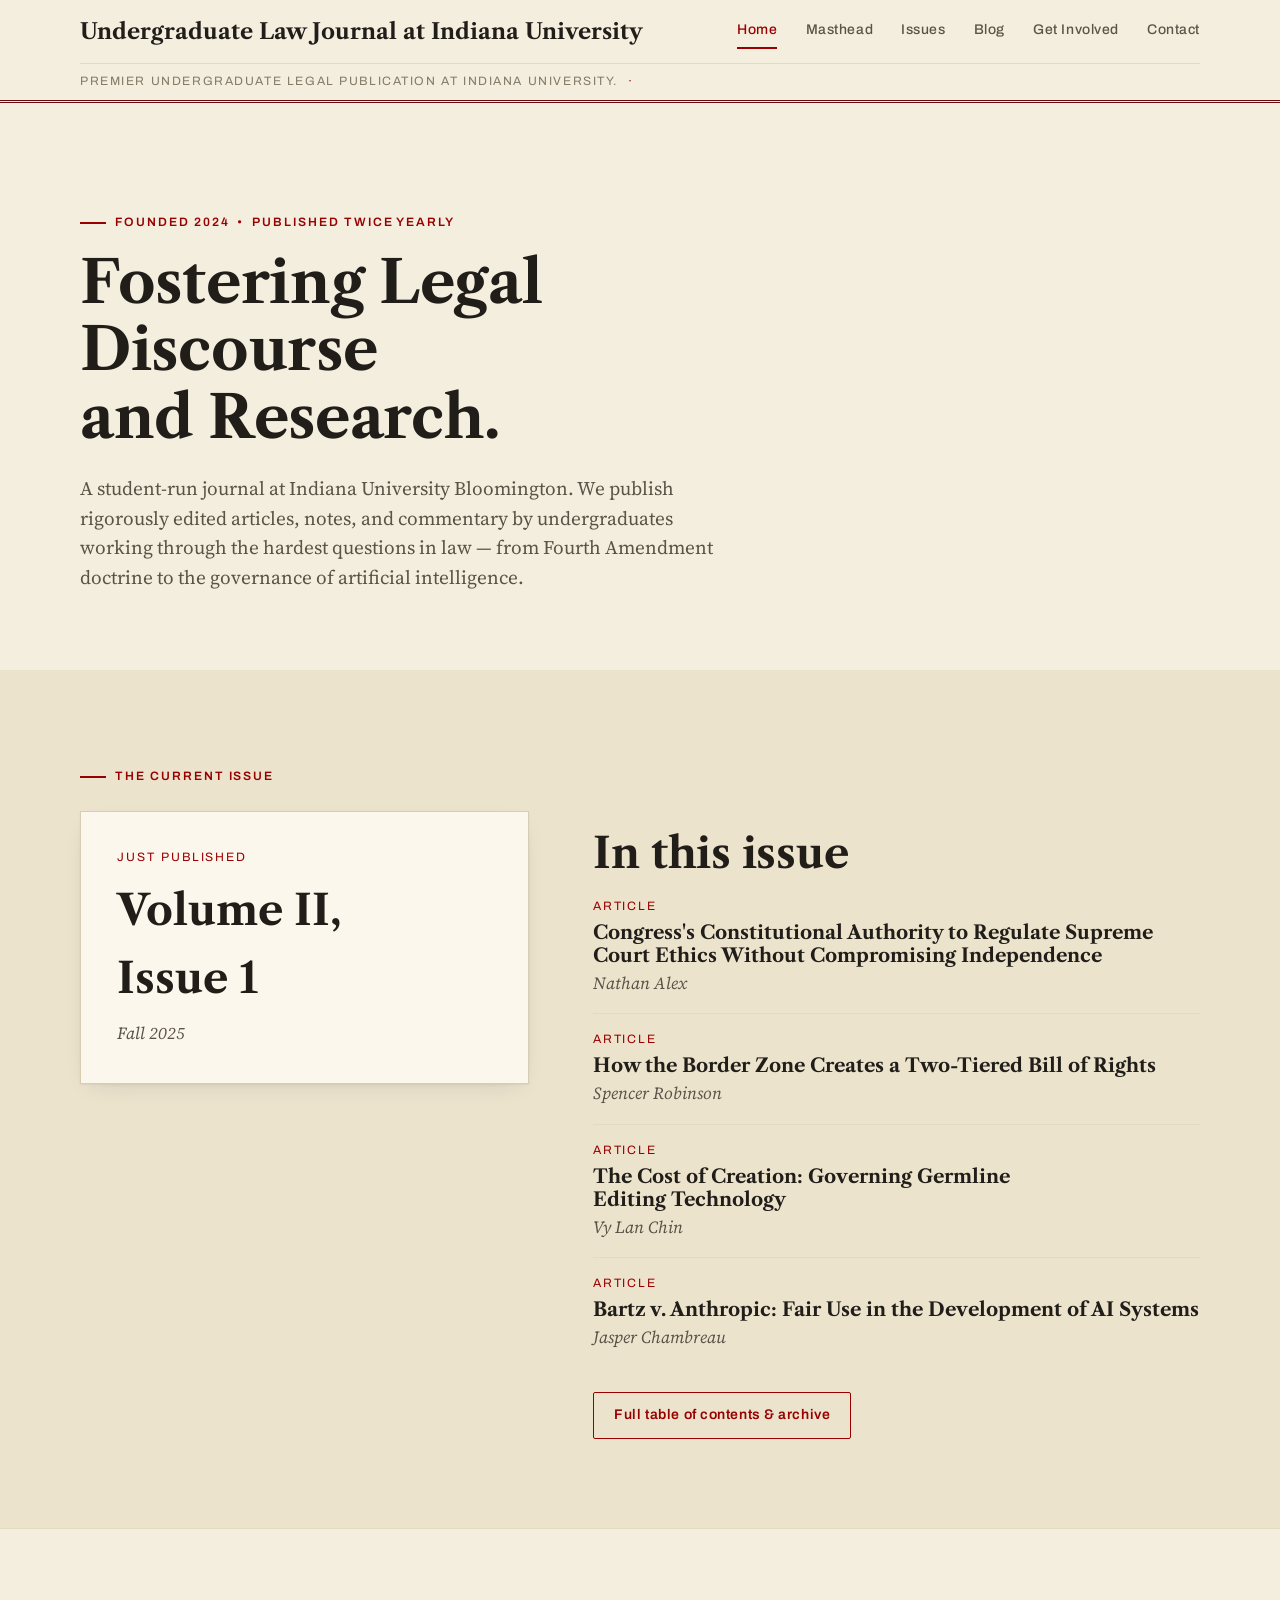
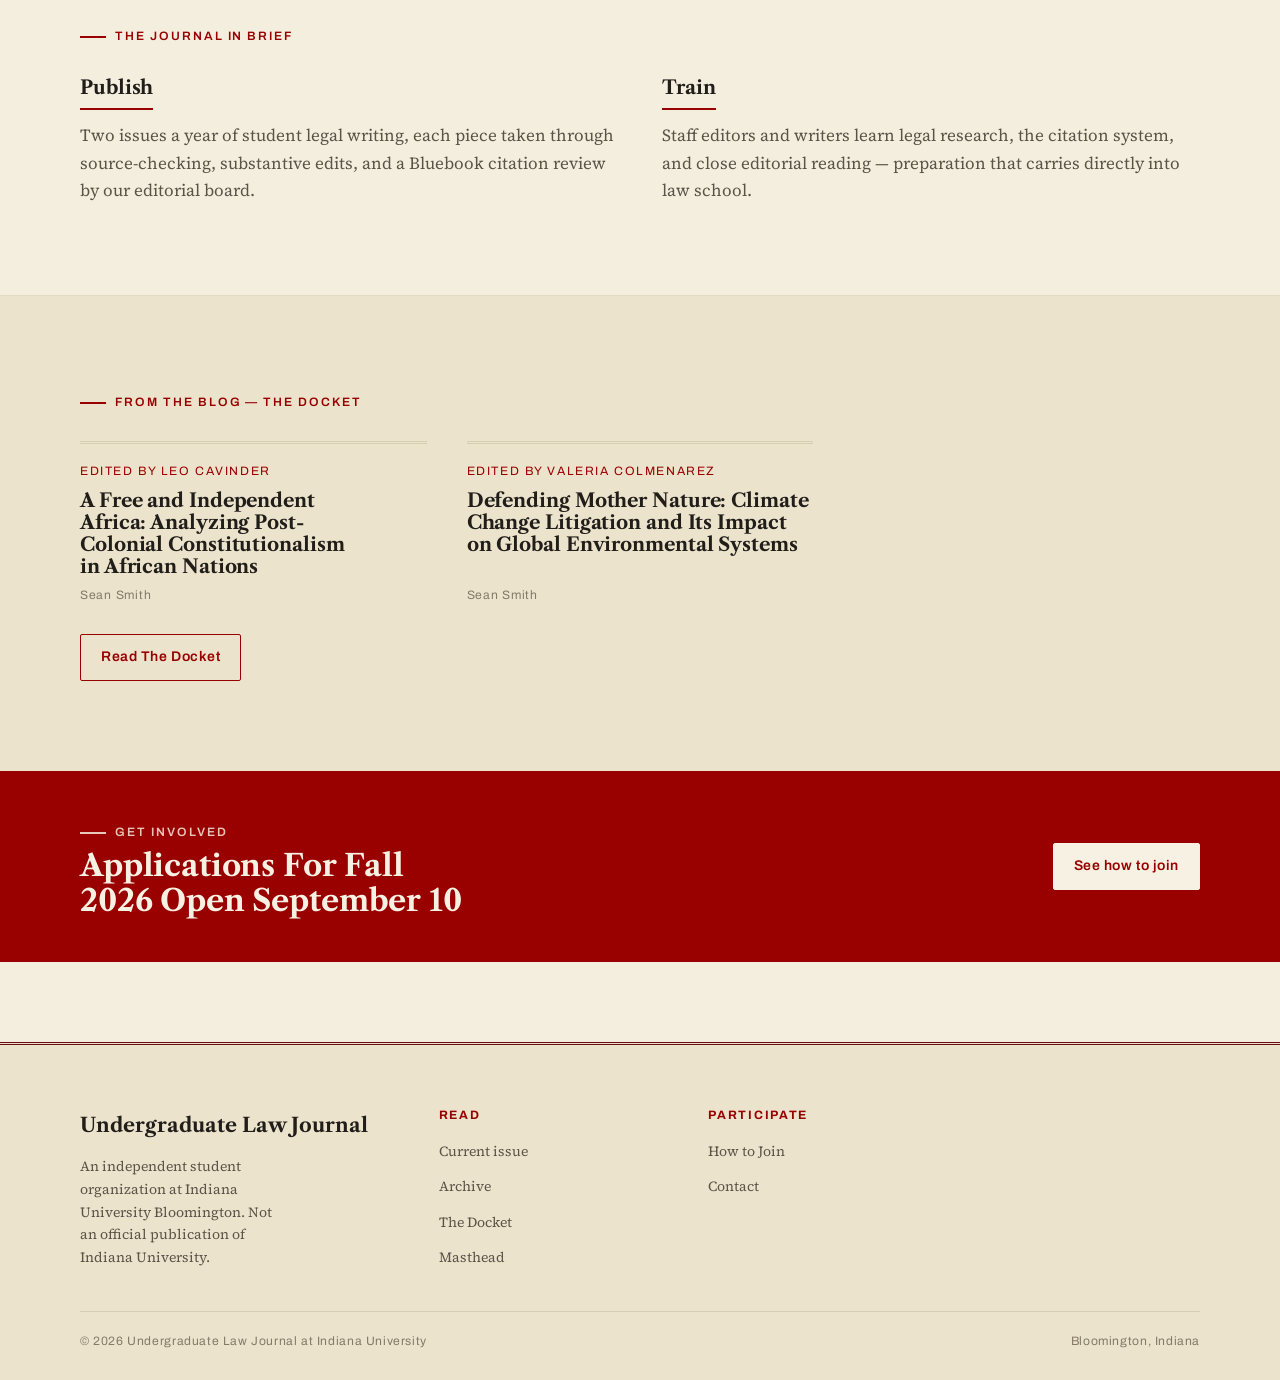
==== commit 5fb414c0: "Add files via upload" ====
--- a/index.html
+++ b/index.html
@@ -1,1534 +1,176 @@
 <!DOCTYPE html>
 <html lang="en">
 <head>
-    <meta charset="UTF-8">
-    <meta name="viewport" content="width=device-width, initial-scale=1.0">
-    <title>ULJ@IU - Undergraduate Law Journal at Indiana University</title>
-    <meta name="description" content="Premier Undergraduate Legal Publication at Indiana University, fostering legal discourse and research since 2024. Entirely student-run and published.">
-    <meta name="keywords" content="law journal, undergraduate, Indiana University, legal research, student publication">
-    <link rel="canonical" href="https://hyunwookleeiu.github.io/ulj-iu-website/">
-    <link href="https://cdnjs.cloudflare.com/ajax/libs/font-awesome/6.0.0/css/all.min.css" rel="stylesheet">
-    <style>
-        * {
-            margin: 0;
-            padding: 0;
-            box-sizing: border-box;
-        }
-
-        :root {
-            --iu-crimson: #990000;
-            --iu-cream: #F7F2E8;
-            --iu-dark-red: #7A0000;
-            --text-dark: #2c2c2c;
-            --text-light: #666;
-            --white: #ffffff;
-            --light-gray: #f8f8f8;
-        }
-
-        body {
-            font-family: 'Georgia', 'Times New Roman', serif;
-            line-height: 1.6;
-            color: var(--text-dark);
-            background-color: var(--white);
-        }
-
-        /* Header */
-        header {
-            background: linear-gradient(135deg, var(--iu-crimson) 0%, var(--iu-dark-red) 100%);
-            color: var(--white);
-            padding: 1rem 0;
-            box-shadow: 0 2px 10px rgba(0,0,0,0.1);
-            position: sticky;
-            top: 0;
-            z-index: 100;
-        }
-
-        .header-content {
-            max-width: 1200px;
-            margin: 0 auto;
-            padding: 0 2rem;
-            display: flex;
-            justify-content: space-between;
-            align-items: center;
-        }
-
-        .logo-section {
-            display: flex;
-            align-items: center;
-            gap: 1rem;
-        }
-
-        .logo {
-            font-size: 1.8rem;
-            font-weight: bold;
-            letter-spacing: 1px;
-        }
-
-        nav ul {
-            display: flex;
-            list-style: none;
-            gap: 2rem;
-        }
-
-        nav a {
-            color: var(--white);
-            text-decoration: none;
-            font-weight: 500;
-            transition: color 0.3s ease;
-            padding: 0.5rem 0;
-        }
-
-        nav a:hover, nav a.active {
-            color: var(--iu-cream);
-            border-bottom: 2px solid var(--iu-cream);
-        }
-
-        /* Mobile Menu */
-        .mobile-menu {
-            display: none;
-            cursor: pointer;
-            font-size: 1.5rem;
-        }
-
-        /* Hero Section */
-        .hero {
-            background: linear-gradient(rgba(153, 0, 0, 0.8), rgba(122, 0, 0, 0.8)), 
-                        url('data:image/svg+xml,<svg xmlns="http://www.w3.org/2000/svg" viewBox="0 0 1200 600"><rect fill="%23F7F2E8" width="1200" height="600"/><path fill="%23990000" opacity="0.1" d="M0,300 Q300,200 600,300 T1200,300 L1200,600 L0,600 Z"/></svg>');
-            background-size: cover;
-            background-position: center;
-            padding: 4rem 0;
-            text-align: center;
-            color: var(--white);
-            margin-top: 0;
-        }
-
-        .hero-content {
-            max-width: 800px;
-            margin: 0 auto;
-            padding: 0 2rem;
-        }
-
-        .hero h1 {
-            font-size: 3rem;
-            margin-bottom: 1rem;
-            font-weight: 700;
-        }
-
-        .hero .taglines {
-            margin-bottom: 2rem;
-        }
-
-        .hero .tagline {
-            font-size: 1.3rem;
-            margin-bottom: 0.5rem;
-            color: var(--iu-cream);
-            font-style: italic;
-        }
-
-        .cta-button {
-            display: inline-block;
-            background: var(--iu-cream);
-            color: var(--iu-crimson);
-            padding: 1rem 2rem;
-            text-decoration: none;
-            border-radius: 5px;
-            font-weight: bold;
-            transition: all 0.3s ease;
-        }
-
-        .cta-button:hover {
-            background: var(--white);
-            transform: translateY(-2px);
-            box-shadow: 0 5px 15px rgba(0,0,0,0.2);
-        }
-
-        /* Main Content */
-        .container {
-            max-width: 1200px;
-            margin: 0 auto;
-            padding: 0 2rem;
-        }
-
-        .page-section {
-            display: none;
-            padding: 4rem 0;
-        }
-
-        .page-section.active {
-            display: block;
-        }
-
-        .page-section h2 {
-            color: var(--iu-crimson);
-            font-size: 2.5rem;
-            margin-bottom: 2rem;
-            text-align: center;
-        }
-
-        /* Features Grid */
-        .features-grid {
-            display: grid;
-            grid-template-columns: repeat(auto-fit, minmax(300px, 1fr));
-            gap: 2rem;
-            margin: 3rem 0;
-        }
-
-        .feature-card {
-            background: var(--light-gray);
-            padding: 2rem;
-            border-radius: 10px;
-            text-align: center;
-            transition: transform 0.3s ease;
-            border-left: 4px solid var(--iu-crimson);
-        }
-
-        .feature-card:hover {
-            transform: translateY(-5px);
-        }
-
-        .feature-card i {
-            font-size: 3rem;
-            color: var(--iu-crimson);
-            margin-bottom: 1rem;
-        }
-
-        .feature-card h3 {
-            color: var(--iu-crimson);
-            margin-bottom: 1rem;
-        }
-
-        /* Masthead */
-        .masthead-grid {
-            display: grid;
-            grid-template-columns: repeat(auto-fit, minmax(250px, 1fr));
-            gap: 2rem;
-            margin: 2rem 0;
-        }
-
-        .position-card {
-            background: var(--iu-cream);
-            padding: 1.5rem;
-            border-radius: 8px;
-            border: 1px solid #ddd;
-        }
-
-        .name-card {
-            background: var(--white);
-            padding: 1rem;
-            border-radius: 8px;
-            border: 1px solid #ddd;
-            transition: transform 0.3s ease;
-        }
-
-        .name-card:hover {
-            transform: translateY(-2px);
-            box-shadow: 0 3px 10px rgba(0,0,0,0.1);
-        }
-
-        /* Blog Posts */
-        .blog-grid {
-            display: grid;
-            grid-template-columns: repeat(auto-fit, minmax(350px, 1fr));
-            gap: 2rem;
-            margin: 2rem 0;
-        }
-
-        .blog-card {
-            background: var(--white);
-            border: 1px solid #ddd;
-            border-radius: 8px;
-            overflow: hidden;
-            transition: box-shadow 0.3s ease;
-        }
-
-        .blog-card:hover {
-            box-shadow: 0 5px 15px rgba(0,0,0,0.1);
-        }
-
-        .blog-card-content {
-            padding: 1.5rem;
-        }
-
-        .blog-card h4 {
-            color: var(--iu-crimson);
-            margin-bottom: 0.5rem;
-        }
-
-        .blog-meta {
-            color: var(--text-light);
-            font-size: 0.9rem;
-            margin-bottom: 1rem;
-        }
-
-        /* Get Involved Section */
-        .get-involved-content {
-            background: var(--iu-cream);
-            padding: 3rem;
-            border-radius: 10px; 
-            margin: 2rem 0;
-        }
-
-        .requirements-list {
-            background: var(--white);
-            padding: 2rem;
-            border-radius: 8px;
-            margin: 2rem 0;
-        }
-
-        .requirements-list ul {
-            list-style-type: none;
-            padding-left: 0;
-        }
-
-        .requirements-list li {
-            padding: 0.5rem 0;
-            border-bottom: 1px solid #eee;
-        }
-
-        .requirements-list li:before {
-            content: "✓";
-            color: var(--iu-crimson);
-            font-weight: bold;
-            margin-right: 0.5rem;
-        }
-
-        /* Contact Section */
-        .contact-info {
-            display: grid;
-            grid-template-columns: repeat(auto-fit, minmax(300px, 1fr));
-            gap: 2rem;
-            margin: 2rem 0;
-        }
-
-        .contact-card {
-            background: var(--light-gray);
-            padding: 2rem;
-            border-radius: 8px;
-            text-align: center;
-        }
-
-        .contact-card i {
-            font-size: 2rem;
-            color: var(--iu-crimson);
-            margin-bottom: 1rem;
-        }
-
-        /* Footer */
-        footer {
-            background: var(--text-dark);
-            color: var(--white);
-            text-align: center;
-            padding: 2rem 0;
-            margin-top: 4rem;
-        }
-
-        .social-links {
-            margin: 1rem 0;
-        }
-
-        .social-links a {
-            color: var(--white);
-            font-size: 1.5rem;
-            margin: 0 1rem;
-            transition: color 0.3s ease;
-        }
-
-        .social-links a:hover {
-            color: var(--iu-cream);
-        }
-
-        /* Responsive Design */
-        @media (max-width: 768px) {
-            .header-content {
-                flex-direction: column;
-                gap: 1rem;
-            }
-
-            nav ul {
-                flex-direction: column;
-                gap: 1rem;
-            }
-
-            .hero h1 {
-                font-size: 2rem;
-            }
-
-            .hero .tagline {
-                font-size: 1.1rem;
-            }
-
-            .features-grid {
-                grid-template-columns: 1fr;
-            }
-
-            .get-involved-content {
-                padding: 2rem;
-            }
-        }
-    </style>
+  <meta charset="UTF-8">
+  <meta name="viewport" content="width=device-width, initial-scale=1.0">
+  <title>ULJ @ IU</title>
+  <meta name="description" content="The Indiana University Undergraduate Law Journal publishes peer-reviewed legal scholarship written and edited by undergraduates in Bloomington.">
+  <link rel="icon" href="data:image/svg+xml,%3Csvg xmlns='http://www.w3.org/2000/svg' viewBox='0 0 32 32'%3E%3Crect width='32' height='32' fill='%23990000'/%3E%3Ctext x='16' y='24' font-size='22' text-anchor='middle' fill='%23F4EEDF' font-family='Georgia,serif'%3E%C2%A7%3C/text%3E%3C/svg%3E">
+  <link rel="preconnect" href="https://fonts.googleapis.com">
+  <link rel="preconnect" href="https://fonts.gstatic.com" crossorigin>
+  <link rel="stylesheet" href="https://fonts.googleapis.com/css2?family=Archivo:wght@500;600;700&family=Libre+Caslon+Text:ital,wght@0,400;0,700;1,400&family=Source+Serif+4:opsz,wght@8..60,400;8..60,600&display=swap">
+  <link rel="stylesheet" href="css/styles.css">
 </head>
 <body>
-    <header>
-        <div class="header-content">
-            <div class="logo-section">
-                <div class="logo">ULJ@IU</div>
+  <header class="site-header">
+    <div class="wrap header-inner">
+      <a class="wordmark" href="index.html">
+        <span class="wordmark-title">Undergraduate Law Journal at Indiana University</span>
+      </a>
+      <button class="nav-toggle" aria-expanded="false" aria-controls="site-nav">Menu</button>
+      <nav id="site-nav" class="site-nav" aria-label="Primary">
+        <a href="index.html">Home</a>
+        <a href="masthead.html">Masthead</a>
+        <a href="issues.html">Issues</a>
+        <a href="blog.html">Blog</a>
+        <a href="get-involved.html">Get Involved</a>
+        <a href="contact.html">Contact</a>
+      </nav>
+    </div>
+    <div class="wrap volume-line">
+      <span>Premier undergraduate legal publication at Indiana University.</span>
+      <span aria-hidden="true">&middot;</span>
+  
+    </div>
+  </header>
+
+  <main>
+    <section class="hero">
+      <div class="wrap">
+        <p class="eyebrow">Founded 2024 &nbsp;&bull;&nbsp; Published twice yearly</p>
+        <h1>Fostering Legal Discourse and Research.</h1>
+        <p class="lede">A student-run journal at Indiana University Bloomington. We publish rigorously edited articles, notes, and commentary by undergraduates working through the hardest questions in law &mdash; from Fourth Amendment doctrine to the governance of artificial intelligence.</p>
+       
+        
+      </div>
+    </section>
+
+    <section class="section section--sunk">
+      <div class="wrap">
+        <p class="eyebrow">The current issue</p>
+        <div class="issue-feature stack" style="margin-top:1.5rem">
+          <div class="issue-plate">
+            <p class="kicker">Just published</p>
+            <p class="vol">Volume II, Issue 1</p>
+            <p class="issue-meta">Fall 2025</p>
+            
+          </div>
+          <div>
+            <h2>In this issue</h2>
+            <ul class="toc" style="margin-top:1.25rem">
+              <li>
+                <p class="art-kind">Article</p>
+                <p class="art-title"><a href="issues.html">Congress's Constitutional Authority to Regulate Supreme Court Ethics Without Compromising Independence</a></p>
+                <p class="art-author">Nathan Alex</p>
+              </li>
+              <li>
+                <p class="art-kind">Article</p>
+                <p class="art-title"><a href="issues.html">How the Border Zone Creates a Two-Tiered Bill of Rights</a></p>
+                <p class="art-author">Spencer Robinson</p>
+              </li>
+              <li>
+                <p class="art-kind">Article</p>
+                <p class="art-title"><a href="issues.html">The Cost of Creation: Governing Germline Editing Technology</a></p>
+                <p class="art-author">Vy Lan Chin</p>
+              </li>
+              <li>
+                <p class="art-kind">Article</p>
+                <p class="art-title"><a href="issues.html">Bartz v. Anthropic: Fair Use in the Development of AI Systems</a></p>
+                <p class="art-author">Jasper Chambreau</p>
+              </li>
+            </ul>
+            <div class="btn-row" style="margin-top:1.5rem">
+              <a class="btn btn--ghost" href="issues.html">Full table of contents &amp; archive</a>
             </div>
-            <nav>
-                <ul>
-                    <li><a href="#" onclick="showPage('home')" class="nav-link active">Home</a></li>
-                    <li><a href="#" onclick="showPage('masthead')" class="nav-link">Masthead</a></li>
-                    <li><a href="#" onclick="showPage('issues')" class="nav-link">Issues</a></li>
-                    <li><a href="#" onclick="showPage('blog')" class="nav-link">Blog</a></li>
-                    <li><a href="#" onclick="showPage('get-involved')" class="nav-link">Get Involved</a></li>
-                    <li><a href="#" onclick="showPage('contact')" class="nav-link">Contact Us</a></li>
-                </ul>
-            </nav>
-            <div class="mobile-menu">
-                <i class="fas fa-bars"></i>
-            </div>
+          </div>
         </div>
-    </header>
+      </div>
+    </section>
 
-    <main>
-        <!-- Home Page -->
-        <section id="home" class="page-section active">
-            <div class="hero">
-                <div class="hero-content">
-                    <h1>Undergraduate Law Journal at Indiana University</h1>
-                    <div class="taglines">
-                        <p class="tagline">Premier Undergraduate Legal Publication at Indiana University</p>
-                        <p class="tagline">Fostering Legal Discourse and Research Since 2024</p>
-                        <p class="tagline">Entirely Student-Run and Published</p>
-                    </div>
-                    <a href="#" onclick="showPage('issues')" class="cta-button">Read Our Latest Issue</a>
-                </div>
-            </div>
+    <section class="section">
+      <div class="wrap">
+        <p class="eyebrow">The Journal in brief</p>
+        <div class="col-3" style="margin-top:1.75rem">
+          <div>
+            <h3>Publish</h3>
+            <p>Two issues a year of student legal writing, each piece taken through source-checking, substantive edits, and a Bluebook citation review by our editorial board.</p>
+          </div>
+          <div>
+            <h3>Train</h3>
+            <p>Staff editors and writers learn legal research, the citation system, and close editorial reading &mdash; preparation that carries directly into law school.</p>
+          </div>
+        </div>
+      </div>
+    </section>
 
-            <div class="container">
-                <!-- What We Offer Section -->
-                <section style="padding: 4rem 0;">
-                    <h2 style="color: var(--iu-crimson); font-size: 2.5rem; margin-bottom: 3rem; text-align: center;">What We Offer</h2>
-                    <div class="features-grid">
-                        <div class="feature-card">
-                            <i class="fas fa-book"></i>
-                            <h3>Legal Research</h3>
-                            <p>Publish cutting-edge undergraduate legal research and analysis on contemporary legal issues.</p>
-                        </div>
-                        <div class="feature-card">
-                            <i class="fas fa-users"></i>
-                            <h3>Student Community</h3>
-                            <p>Connect with like-minded students passionate about law, policy, and legal scholarship.</p>
-                        </div>
-                        <div class="feature-card">
-                            <i class="fas fa-file-alt"></i>
-                            <h3>Publication Experience</h3>
-                            <p>Gain valuable experience in legal writing, editing, and academic publication processes.</p>
-                        </div>
-                    </div>
-                </section>
+    <section class="section section--sunk">
+      <div class="wrap">
+        <p class="eyebrow">From the blog &mdash; The Docket</p>
+        <div class="post-grid" style="margin-top:1.75rem">
+          <article class="post">
+            <p class="tag">Edited by Leo Cavinder</p>
+            <h3><a href="blog.html">A Free and Independent Africa: Analyzing Post-Colonial Constitutionalism in African Nations</a></h3>
+            <p class="byline">Sean Smith</p>
+          </article>
+          <article class="post">
+            <p class="tag">Edited by Valeria Colmenarez</p>
+            <h3><a href="blog.html">Defending Mother Nature: Climate Change Litigation and Its Impact on Global Environmental Systems
+</a></h3>
+            <p class="byline">Sean Smith</p>
+          </article>
+          
+        </div>
+        <div class="btn-row" style="margin-top:1.75rem">
+          <a class="btn btn--ghost" href="blog.html">Read The Docket</a>
+        </div>
+      </div>
+    </section>
+  </main>
 
-                <!-- Latest Updates Section -->
-                <section style="padding: 4rem 0; background: var(--light-gray); margin: 2rem -2rem; padding-left: 2rem; padding-right: 2rem;">
-                    <h2 style="color: var(--iu-crimson); font-size: 2.5rem; margin-bottom: 3rem; text-align: center;">Latest Updates</h2>
-                    <div style="background: var(--white); border-radius: 15px; padding: 3rem; margin: 0 auto; max-width: 900px; box-shadow: 0 2px 10px rgba(0,0,0,0.1);">
-    <h3 style="color: var(--text-dark); font-size: 1.8rem; margin-bottom: 1.5rem; text-align: center;">Spring 2026 Applications Now Open</h3>
-    <p style="text-align: center; font-size: 1.1rem; line-height: 1.8; color: var(--text-light);">
-        Applications for Spring 2026 are now open! Submit your application by <strong>February 22nd</strong>. Decisions will be released on <strong>February 27th</strong>.
-    </p>
-    <div style="text-align: center; margin-top: 1.5rem;">
-        <a href="https://docs.google.com/forms/d/e/1FAIpQLSeL8xijjFJRIHY0M174JfmiuMtvK_gjo3eXupeywBNRMF7YeA/viewform?fbclid=PAZXh0bgNhZW0CMTEAc3J0YwZhcHBfaWQMMjU2MjgxMDQwNTU4AAGnKP20HMgy4QwdaL3EMk9U5O_X_iXE5FknB1dxC3WkpOOi14ueVfA_gpQMiAg_aem_Lr4DEvGoVTekvOXvBlvTQw" target="_blank" style="display: inline-block; background: var(--iu-crimson); color: var(--white); padding: 0.75rem 1.5rem; text-decoration: none; border-radius: 5px; font-weight: bold; transition: all 0.3s ease;">Apply Now</a>
+  <section class="callout">
+    <div class="wrap">
+      <div>
+        <p class="eyebrow">Get involved</p>
+        <h2>Applications For Fall 2026 Open September 10</h2>
+      </div>
+      <a class="btn" href="get-involved.html">See how to join</a>
     </div>
-</div>
-                </section>
-            </div>
-        </section>
+  </section>
 
-        <!-- Masthead Page -->
-        <section id="masthead" class="page-section">
-            <div class="container">
-                <h2>Masthead</h2>
-                <div style="text-align: center; margin-bottom: 3rem;">
-                    <h3 style="color: var(--iu-crimson); font-size: 1.8rem; margin-bottom: 0.5rem;">Volume II, Issue I: Fall 2025</h3>
-                    <p>Meet the dedicated team behind the Undergraduate Law Journal at Indiana University.</p>
-                </div>
-                
-                <div class="masthead-grid">
-                    <div class="position-card">
-                        <h4 style="color: var(--iu-crimson);">Editor-in-Chief</h4>
-                        <p><strong>Hyunwook Dennis Lee</strong></p>
-                    </div>
-                    <div class="position-card">
-                        <h4 style="color: var(--iu-crimson);">Vice President</h4>
-                        <p><strong>Zachary Goldberg</strong></p>
-                    </div>
-                    <div class="position-card">
-                        <h4 style="color: var(--iu-crimson);">Senior Editor</h4>
-                        <p><strong>Valeria Colmenarez</strong></p>
-                    </div>
-                    <div class="position-card">
-                        <h4 style="color: var(--iu-crimson);">Faculty Advisor</h4>
-                        <p><strong>Tara Ali</strong></p>
-                    </div>
-                    <div class="position-card">
-                        <h4 style="color: var(--iu-crimson);">Director of Recruitment & Membership</h4>
-                        <p><strong>Katrina Catalan</strong></p>
-                    </div>
-                    <div class="position-card">
-                        <h4 style="color: var(--iu-crimson);">Director of Recruitment & Membership</h4>
-                        <p><strong>Alex Emmanoilidis</strong></p>
-                    </div>
-                    <div class="position-card">
-                        <h4 style="color: var(--iu-crimson);">Director of Marketing</h4>
-                        <p><strong>Vaidehi Shah</strong></p>
-                    </div>
-                </div>
+  <footer class="site-footer">
+    <div class="wrap">
+      <div class="footer-grid">
+        <div class="footer-brand">
+          <span class="wordmark-title">Undergraduate Law Journal</span>
+          <p>An independent student organization at Indiana University Bloomington. Not an official publication of Indiana University.</p>
+        </div>
+        <div>
+          <h4>Read</h4>
+          <ul>
+            <li><a href="issues.html">Current issue</a></li>
+            <li><a href="issues.html">Archive</a></li>
+            <li><a href="blog.html">The Docket</a></li>
+            <li><a href="masthead.html">Masthead</a></li>
+          </ul>
+        </div>
+        <div>
+          <h4>Participate</h4>
+          <ul>
+            <li><a href="get-involved.html">How to Join</a></li>
+            <li><a href="contact.html">Contact</a></li>
+          </ul>
+        </div>
+        <div>
+          
+        </div>
+      </div>
+      <div class="footer-base">
+        <span>&copy; 2026 Undergraduate Law Journal at Indiana University</span>
+        <span>Bloomington, Indiana</span>
+      </div>
+    </div>
+  </footer>
 
-                <div style="margin-top: 3rem;">
-                    <h3 style="color: var(--iu-crimson); text-align: center; margin-bottom: 2rem;">Associate Editors</h3>
-                    <div style="display: grid; grid-template-columns: repeat(auto-fit, minmax(200px, 1fr)); gap: 1.5rem; text-align: center;">
-                        <div class="name-card">
-                            <p><strong>Cecilia (CC) Buono</strong></p>
-                        </div>
-                        <div class="name-card">
-                            <p><strong>Ella Weir</strong></p>
-                        </div>
-                        <div class="name-card">
-                            <p><strong>Jeremy Kaltman</strong></p>
-                        </div>
-                        <div class="name-card">
-                            <p><strong>Leo Cavinder</strong></p>
-                        </div>
-                        <div class="name-card">
-                            <p><strong>Sohan Patel</strong></p>
-                        </div>
-                        <div class="name-card">
-                            <p><strong>Soumya Jinaga</strong></p>
-                        </div>
-                        <div class="name-card">
-                            <p><strong>Tanish Javeria</strong></p>
-                        </div>
-                    </div>
-                </div>
-
-                <div style="margin-top: 3rem;">
-                    <h3 style="color: var(--iu-crimson); text-align: center; margin-bottom: 2rem;">Staff Writers</h3>
-                    <div style="display: grid; grid-template-columns: repeat(auto-fit, minmax(200px, 1fr)); gap: 1.5rem; text-align: center;">
-                        <div class="name-card">
-                            <p><strong>Aarush Dwivedi</strong></p>
-                        </div>
-                        <div class="name-card">
-                            <p><strong>Anna Povinelli</strong></p>
-                        </div>
-                        <div class="name-card">
-                            <p><strong>Antonios Nikolaou</strong></p>
-                        </div>
-                        <div class="name-card">
-                            <p><strong>Ayaan Nadeem</strong></p>
-                        </div>
-                        <div class="name-card">
-                            <p><strong>Gabby VanHoosier</strong></p>
-                        </div>
-                        <div class="name-card">
-                            <p><strong>Hiba Fatima</strong></p>
-                        </div>
-                        <div class="name-card">
-                            <p><strong>Jasper Chambreau</strong></p>
-                        </div>
-                        <div class="name-card">
-                            <p><strong>John Olson</strong></p>
-                        </div>
-                        <div class="name-card">
-                            <p><strong>Katherine Moon</strong></p>
-                        </div>
-                        <div class="name-card">
-                            <p><strong>Manaal Tahir</strong></p>
-                        </div>
-                        <div class="name-card">
-                            <p><strong>Megan Risewick </strong></p>
-                        </div>
-                        <div class="name-card">
-                            <p><strong>Meghana Penmathsa</strong></p>
-                        </div>
-                        <div class="name-card">
-                            <p><strong>Nathan Alex</strong></p>
-                        </div>
-                        <div class="name-card">
-                            <p><strong>Sean Smith</strong></p>
-                        </div>
-                        <div class="name-card">
-                            <p><strong>Siddhu McLeod</strong></p>
-                        </div>
-                        <div class="name-card">
-                            <p><strong>Spencer Robinson</strong></p>
-                        </div>
-                        <div class="name-card">
-                            <p><strong>Vivaan Bommareddi</strong></p>
-                        </div>
-                        <div class="name-card">
-                            <p><strong>Vy Lan Chin</strong></p>
-                        </div>
-                        <div class="name-card">
-                            <p><strong>Zainab Syed</strong></p>
-                        </div>
-                    </div>
-                </div>
-            </div>
-        </section>
-
-        <!-- Issues Page -->
-        <section id="issues" class="page-section">
-            <div class="container">
-                <h2>Issues</h2>
-                <p style="text-align: center; margin-bottom: 3rem;">Explore our published volumes featuring outstanding undergraduate legal scholarship.</p>
-                
-                <!-- Featured Current Issue -->
-                <div style="background: var(--iu-cream); padding: 3rem; border-radius: 15px; margin-bottom: 3rem; text-align: center;">
-                    <h3 style="color: var(--iu-crimson); font-size: 2rem; margin-bottom: 1rem;">Latest Issue - Volume II, Issue 1</h3>
-                    <p style="font-size: 1.2rem; margin-bottom: 0.5rem;"><strong>Fall 2025</strong></p>
-                    <p style="margin-bottom: 2rem; font-size: 1.1rem;">Our second volume continues the tradition of rigorous undergraduate legal scholarship at Indiana University, tackling pressing issues in constitutional law, technology, immigration, and civil liberties.</p>
-
-                    <div style="background: var(--white); padding: 2rem; border-radius: 10px; margin: 2rem 0; text-align: left;">
-                        <h4 style="color: var(--iu-crimson); margin-bottom: 1.5rem; text-align: center;">Featured Articles</h4>
-
-                        <div style="margin-bottom: 1.5rem; padding-bottom: 1rem; border-bottom: 1px solid #eee;">
-                            <h5 style="color: var(--iu-crimson); margin-bottom: 0.5rem;">"Congress's Constitutional Authority to Regulate Supreme Court Ethics Without Compromising Independence"</h5>
-                            <p style="margin-bottom: 0.5rem;"><strong>By Nathan Alex</strong></p>
-                            <p style="font-size: 0.9rem; color: var(--text-light);">An exploration of whether Congress possesses the constitutional power to impose ethics regulations on the Supreme Court while preserving judicial independence.</p>
-                        </div>
-
-                        <div style="margin-bottom: 1.5rem; padding-bottom: 1rem; border-bottom: 1px solid #eee;">
-                            <h5 style="color: var(--iu-crimson); margin-bottom: 0.5rem;">"How the Border Zone Creates a Two-Tiered Bill of Rights"</h5>
-                            <p style="margin-bottom: 0.5rem;"><strong>By Spencer Robinson</strong></p>
-                            <p style="font-size: 0.9rem; color: var(--text-light);">An examination of how the extended border zone erodes constitutional protections, creating a disparity in rights for millions of Americans living near the nation's borders.</p>
-                        </div>
-
-                        <div style="margin-bottom: 1.5rem; padding-bottom: 1rem; border-bottom: 1px solid #eee;">
-                            <h5 style="color: var(--iu-crimson); margin-bottom: 0.5rem;">"The Cost of Creation: Governing Germline Editing Technology"</h5>
-                            <p style="margin-bottom: 0.5rem;"><strong>By Vy Lan Chin</strong></p>
-                            <p style="font-size: 0.9rem; color: var(--text-light);">An analysis of the legal and ethical challenges surrounding germline editing technology and the need for comprehensive regulatory frameworks to govern its use.</p>
-                        </div>
-
-                        <div style="margin-bottom: 1.5rem; padding-bottom: 1rem; border-bottom: 1px solid #eee;">
-                            <h5 style="color: var(--iu-crimson); margin-bottom: 0.5rem;">"Bartz v. Anthropic: Fair Use in the Development of AI Systems"</h5>
-                            <p style="margin-bottom: 0.5rem;"><strong>By Jasper Chambreau</strong></p>
-                            <p style="font-size: 0.9rem; color: var(--text-light);">A study of emerging fair use doctrine as applied to artificial intelligence development, examining the legal boundaries of copyrighted material in training AI systems.</p>
-                        </div>
-
-                        <div style="margin-bottom: 1.5rem; padding-bottom: 1rem; border-bottom: 1px solid #eee;">
-                            <h5 style="color: var(--iu-crimson); margin-bottom: 0.5rem;">"No Child Left Unheard: Reclaiming Due Process and Advocacy for Minors in Immigration Proceedings"</h5>
-                            <p style="margin-bottom: 0.5rem;"><strong>By Gabby VanHoosier</strong></p>
-                            <p style="font-size: 0.9rem; color: var(--text-light);">An argument for strengthening due process protections and legal advocacy for unaccompanied minors navigating the immigration court system.</p>
-                        </div>
-
-                        <div style="margin-bottom: 1.5rem; padding-bottom: 1rem; border-bottom: 1px solid #eee;">
-                            <h5 style="color: var(--iu-crimson); margin-bottom: 0.5rem;">"In Memory of Chevron: The Life-Span of Chevron Deference and How Its End Shapes the Future of the Administrative State"</h5>
-                            <p style="margin-bottom: 0.5rem;"><strong>By Zainab Syed</strong></p>
-                            <p style="font-size: 0.9rem; color: var(--text-light);">A retrospective on the rise and fall of Chevron deference, analyzing the implications of its demise for federal agency authority and the future of administrative law.</p>
-                        </div>
-
-                        <div style="margin-bottom: 1.5rem; padding-bottom: 1rem; border-bottom: 1px solid #eee;">
-                            <h5 style="color: var(--iu-crimson); margin-bottom: 0.5rem;">"Executive Overreach in Military Use &amp; the Forgotten Role of Congress"</h5>
-                            <p style="margin-bottom: 0.5rem;"><strong>By Antonios Nikolaou</strong></p>
-                            <p style="font-size: 0.9rem; color: var(--text-light);">An investigation into the expanding scope of executive military authority and the erosion of Congress's constitutionally designated war powers.</p>
-                        </div>
-
-                        <div style="margin-bottom: 1.5rem; padding-bottom: 1rem; border-bottom: 1px solid #eee;">
-                            <h5 style="color: var(--iu-crimson); margin-bottom: 0.5rem;">"Youth, Guns, and the Constitution: The Battle Between Constitutional Liberties and Public Safety"</h5>
-                            <p style="margin-bottom: 0.5rem;"><strong>By Megan Risewick</strong></p>
-                            <p style="font-size: 0.9rem; color: var(--text-light);">An examination of the tension between Second Amendment rights and public safety imperatives, with a focus on youth access to firearms and gun violence prevention.</p>
-                        </div>
-
-                        <div style="margin-bottom: 1.5rem; padding-bottom: 1rem; border-bottom: 1px solid #eee;">
-                            <h5 style="color: var(--iu-crimson); margin-bottom: 0.5rem;">"Black Box Justice: Constitutional Limits on Government Use of Biased AI"</h5>
-                            <p style="margin-bottom: 0.5rem;"><strong>By Anna Povinelli</strong></p>
-                            <p style="font-size: 0.9rem; color: var(--text-light);">An analysis of the constitutional constraints on government deployment of AI systems that exhibit racial or socioeconomic bias in the criminal justice system.</p>
-                        </div>
-
-                        <div style="margin-bottom: 0;">
-                            <h5 style="color: var(--iu-crimson); margin-bottom: 0.5rem;">"With Liberty and Justice for All: Documenting Immigration Law in the United States"</h5>
-                            <p style="margin-bottom: 0.5rem;"><strong>By Sean Smith</strong></p>
-                            <p style="font-size: 0.9rem; color: var(--text-light);">A comprehensive survey of the evolution of United States immigration law, tracing its development and examining its alignment with the nation's founding principles.</p>
-                        </div>
-                    </div>
-
-                    <a href="https://drive.google.com/file/d/1IgjBJuh9c6CwDOdp3EEcfcJ3wDQTYv-W/view?usp=sharing" target="_blank" style="display: inline-block; background: var(--iu-crimson); color: var(--white); padding: 1rem 2rem; text-decoration: none; border-radius: 5px; font-weight: bold; margin-top: 1rem;">Read Publication</a>
-                </div>
-
-                <!-- Previous Issue: Volume I, Issue 1 -->
-                <div style="background: var(--iu-cream); padding: 3rem; border-radius: 15px; margin-bottom: 3rem; text-align: center;">
-                    <h3 style="color: var(--iu-crimson); font-size: 2rem; margin-bottom: 1rem;">Volume I, Issue 1</h3>
-                    <p style="font-size: 1.2rem; margin-bottom: 0.5rem;"><strong>Spring 2025</strong></p>
-                    <p style="margin-bottom: 2rem; font-size: 1.1rem;">Our inaugural issue features groundbreaking legal research by Indiana University undergraduate students, setting the foundation for future scholarship.</p>
-
-                    <div style="background: var(--white); padding: 2rem; border-radius: 10px; margin: 2rem 0; text-align: left;">
-                        <h4 style="color: var(--iu-crimson); margin-bottom: 1.5rem; text-align: center;">Featured Articles</h4>
-
-                        <div style="margin-bottom: 1.5rem; padding-bottom: 1rem; border-bottom: 1px solid #eee;">
-                            <h5 style="color: var(--iu-crimson); margin-bottom: 0.5rem;">"The Death of Legality and the Rise of Oligarchy: Navigating How Capitalistic Corruption Distorts Legal Systems"</h5>
-                            <p style="margin-bottom: 0.5rem;"><strong>By Sean Smith</strong></p>
-                            <p style="font-size: 0.9rem; color: var(--text-light);">An examination of how economic disparity corrupts legal systems, exploring the systematic undermining of the rule of law by capitalistic interests.</p>
-                        </div>
-
-                        <div style="margin-bottom: 1.5rem; padding-bottom: 1rem; border-bottom: 1px solid #eee;">
-                            <h5 style="color: var(--iu-crimson); margin-bottom: 0.5rem;">"The Expansion and Constitutionality of Executive Orders"</h5>
-                            <p style="margin-bottom: 0.5rem;"><strong>By Henry Howe</strong></p>
-                            <p style="font-size: 0.9rem; color: var(--text-light);">A study on the ministerial exception, analyzing the balance between protecting church autonomy and individual rights in employment law.</p>
-                        </div>
-
-                        <div style="margin-bottom: 1.5rem; padding-bottom: 1rem; border-bottom: 1px solid #eee;">
-                            <h5 style="color: var(--iu-crimson); margin-bottom: 0.5rem;">"The Expansion and Constitutionality of Executive Orders"</h5>
-                            <p style="margin-bottom: 0.5rem;"><strong>By Trent Yeager</strong></p>
-                            <p style="font-size: 0.9rem; color: var(--text-light);">Exploring the history and evolution of executive orders, examining their constitutional implications and impact on the separation of powers.</p>
-                        </div>
-
-                        <div style="margin-bottom: 1.5rem; padding-bottom: 1rem; border-bottom: 1px solid #eee;">
-                            <h5 style="color: var(--iu-crimson); margin-bottom: 0.5rem;">"The Obergefell Question: A Study on Legacy and Precedent"</h5>
-                            <p style="margin-bottom: 0.5rem;"><strong>By Anna Povinelli</strong></p>
-                            <p style="font-size: 0.9rem; color: var(--text-light);">An analysis of the Obergefell v. Hodges decision, examining its legal foundations and addressing challenges to its precedent.</p>
-                        </div>
-
-                        <div style="margin-bottom: 1.5rem; padding-bottom: 1rem; border-bottom: 1px solid #eee;">
-                            <h5 style="color: var(--iu-crimson); margin-bottom: 0.5rem;">"Playing Through Pain: The Legal and Medical Consequences of Negligence in Football"</h5>
-                            <p style="margin-bottom: 0.5rem;"><strong>By Alex Emmanoilidis</strong></p>
-                            <p style="font-size: 0.9rem; color: var(--text-light);">Highlighting the shortcomings in football's approach to player health, examining legal responsibilities and medical malpractice in sports.</p>
-                        </div>
-
-                        <div style="margin-bottom: 1.5rem; padding-bottom: 1rem; border-bottom: 1px solid #eee;">
-                            <h5 style="color: var(--iu-crimson); margin-bottom: 0.5rem;">"Equality 101: Tracing The Path from the American Dream to DEI"</h5>
-                            <p style="margin-bottom: 0.5rem;"><strong>By Zoe Harris</strong></p>
-                            <p style="font-size: 0.9rem; color: var(--text-light);">Analyzing the evolution of equality and equal opportunity, arguing for the legal foundation and necessity of DEI programs.</p>
-                        </div>
-
-                        <div style="margin-bottom: 0;">
-                            <h5 style="color: var(--iu-crimson); margin-bottom: 0.5rem;">"Expanding the Presidential Pardon"</h5>
-                            <p style="margin-bottom: 0.5rem;"><strong>By Tanish Javeria</strong></p>
-                            <p style="font-size: 0.9rem; color: var(--text-light);">Examining the evolution of presidential pardon powers, analyzing recent politicized uses and potential constitutional amendments for oversight.</p>
-                        </div>
-                    </div>
-
-                    <a href="https://drive.google.com/file/d/1gPLr25h_T-fN0kdrG2I_e9VOghtoVeD_/view?usp=sharing" target="_blank" style="display: inline-block; background: var(--iu-crimson); color: var(--white); padding: 1rem 2rem; text-decoration: none; border-radius: 5px; font-weight: bold; margin-top: 1rem;">Download Full Issue (PDF)</a>
-                </div>
-
-                <div class="blog-grid">
-                    <div class="blog-card">
-                        <div class="blog-card-content">
-                            <h4>Letter from the Editors</h4>
-                            <div class="blog-meta">Volume I, Issue 1 • Spring 2025</div>
-                            <p>"On behalf of our editorial staff, we are pleased to present an idea that came to light. The inaugural volume and issue of the Undergraduate Law Journal at Indiana University."</p>
-                            <a href="#" style="color: var(--iu-crimson); font-weight: bold;">Read Letter →</a>
-                        </div>
-                    </div>
-                </div>
-
-                <div style="background: var(--light-gray); padding: 2rem; border-radius: 8px; margin-top: 3rem; text-align: center;">
-                    <h3 style="color: var(--iu-crimson); margin-bottom: 1rem;">Submit Your Work</h3>
-                    <p>We welcome submissions from all Indiana University undergraduate students interested in legal scholarship. Contact us for submission guidelines and deadlines for future issues.</p>
-                    <p style="margin-top: 1rem;"><strong>Email:</strong> undergradlawjournaliu@gmail.com</p>
-                </div>
-            </div>
-        </section>
-
-        <!-- Blog Page -->
-        <section id="blog" class="page-section">
-            <div class="container">
-                <h2>Blog</h2>
-                <p style="text-align: center; margin-bottom: 3rem;">Stay informed with our latest legal insights, analysis, and commentary on current events.</p>
-                
-                <div class="blog-grid">
-                    <div class="blog-card">
-                        <div class="blog-card-content">
-                            <h4>A Free and Independent Africa: Analyzing Post-Colonial Constitutionalism in African Nations</h4>
-                            <div class="blog-meta">By Sean Smith (Indiana University) • Edited by Leo Cavinder</div>
-                            <p>African nations have been subjected to endure Western legal systems that neglected the needs of African societies. This article examines how post-colonial constitutionalism enables African nations to establish effective and judicious systems by analyzing historical context, case studies, and indigenous legal frameworks.</p>
-
-                            <div style="margin: 1.5rem 0; padding: 1rem; background: var(--light-gray); border-radius: 5px;">
-                                <h5 style="color: var(--iu-crimson); margin-bottom: 0.5rem;">Key Topics</h5>
-                                <p style="font-size: 0.9rem; margin-bottom: 1rem;"><strong>Colonial Legacy:</strong> Examining how colonial powers imposed legal systems that prioritized imperialist interests over native populations, creating lasting institutional distrust.</p>
-                                <p style="font-size: 0.9rem; margin-bottom: 1rem;"><strong>Case Studies:</strong> Analyzing constitutional reforms in Ghana, Nigeria, Kenya, South Africa, and the Congo—nations that sought to break from colonial frameworks.</p>
-                                <p style="font-size: 0.9rem; margin-bottom: 1rem;"><strong>Indigenous Legal Systems:</strong> Exploring traditional practices like South Africa's indaba system, Ghana's Asafo courts, and Kenya's kiru councils as models for restorative justice.</p>
-                                <p style="font-size: 0.9rem;"><strong>Legal Pluralism:</strong> Advocating for the integration of indigenous customs alongside modern legal frameworks to create truly representative systems of governance.</p>
-                            </div>
-
-                            <p style="font-style: italic; margin-top: 1.5rem;">"A free and independent Africa requires an equitable and inclusive legal system. Without one, the scourge of imperialism will continue to proliferate, condemning African peoples to further injustice."</p>
-
-                            <a href="#" onclick="showPage('blog-article-africa')" style="color: var(--iu-crimson); font-weight: bold; margin-top: 1rem; display: inline-block;">Read Full Article →</a>
-                        </div>
-                    </div>
-
-                    <div class="blog-card">
-                        <div class="blog-card-content">
-                            <h4>Defending Mother Nature: Climate Change Litigation and Its Impact on Global Environmental Systems</h4>
-                            <div class="blog-meta">By Sean Smith (Indiana University) • Edited by Valeria Colmenarez</div>
-                            <p>Climate change litigation has emerged as a powerful tool for holding governments and corporations accountable for their contributions to global warming and environmental degradation. This article examines the evolving landscape of climate change litigation, highlighting key cases and legal principles that have shaped this field.</p>
-
-                            <div style="margin: 1.5rem 0; padding: 1rem; background: var(--light-gray); border-radius: 5px;">
-                                <h5 style="color: var(--iu-crimson); margin-bottom: 0.5rem;">Legal Framework</h5>
-                                <p style="font-size: 0.9rem; margin-bottom: 1rem;">Climate change litigation intersects with multiple areas of law, including environmental law, human rights law, and tort law. The United Nations Framework Convention on Climate Change (UNFCCC) and the Paris Agreement serve as international foundations, while national statutes like the Clean Air Act establish domestic precedent.</p>
-
-                                <h5 style="color: var(--iu-crimson); margin-bottom: 0.5rem;">Key Cases</h5>
-                                <p style="font-size: 0.9rem; margin-bottom: 1rem;"><strong>Urgenda Foundation v. The Netherlands (2015):</strong> Dutch Supreme Court held the government accountable for not meeting emission reduction targets, citing obligations under the European Convention on Human Rights.</p>
-                                <p style="font-size: 0.9rem; margin-bottom: 1rem;"><strong>Juliana v. United States (2015):</strong> Young advocates argued that the government's failure to address climate change violated their constitutional rights, claiming violations of substantive due process and equal protection.</p>
-
-                                <h5 style="color: var(--iu-crimson); margin-bottom: 0.5rem;">Emerging Trends</h5>
-                                <p style="font-size: 0.9rem; margin-bottom: 1rem;">A growing trend in climate litigation is the use of human rights-based arguments. The Torres Strait Islanders' petition to the UN Human Rights Committee exemplifies this approach, claiming Australia's insufficient climate action threatened their culture and way of life.</p>
-
-                                <h5 style="color: var(--iu-crimson); margin-bottom: 0.5rem;">Corporate Accountability</h5>
-                                <p style="font-size: 0.9rem;">Fossil fuel companies are increasingly being held responsible by states for misleading the public about climate risks. Cases from New York and California demonstrate this trend, while issues like greenwashing continue to challenge corporate transparency.</p>
-                            </div>
-
-                            <div style="margin: 1.5rem 0; padding: 1rem; background: var(--iu-cream); border-radius: 5px;">
-                                <h5 style="color: var(--iu-crimson); margin-bottom: 0.5rem;">Recommendations for Reform</h5>
-                                <ul style="margin-left: 1rem; font-size: 0.9rem;">
-                                    <li>Strengthen legal frameworks to hold corporations and governments accountable</li>
-                                    <li>Introduce stronger reporting and transparency regulations</li>
-                                    <li>Establish binding international commitments for emissions reductions</li>
-                                    <li>Reform international legal frameworks for climate accountability</li>
-                                </ul>
-                            </div>
-
-                            <p style="font-style: italic; margin-top: 1.5rem;">"Climate change litigation is rapidly evolving as an essential mechanism for addressing the global climate crisis. The courts are now responsible for grappling with the complexities of causation and accountability to protect our natural world and our own livelihoods."</p>
-
-                            <a href="#" onclick="showPage('blog-article')" style="color: var(--iu-crimson); font-weight: bold; margin-top: 1rem; display: inline-block;">Read Full Article →</a>
-                        </div>
-                    </div>
-                </div>
-            </div>
-        </section>
-
-        <!-- Blog Article Page - Africa -->
-        <section id="blog-article-africa" class="page-section">
-            <div class="container">
-                <div style="text-align: center; margin-bottom: 2rem;">
-                    <a href="#" onclick="showPage('blog')" style="color: var(--iu-crimson); text-decoration: none;">← Back to Blog</a>
-                </div>
-
-                <article style="max-width: 900px; margin: 0 auto;">
-                    <h1 style="color: var(--iu-crimson); margin-bottom: 1rem;">A Free and Independent Africa: Analyzing Post-Colonial Constitutionalism in African Nations</h1>
-                    <div style="margin-bottom: 2rem; text-align: center; color: var(--text-light);">
-                        <p><strong>By Sean Smith</strong> (Indiana University) • <strong>Edited by Leo Cavinder</strong></p>
-                    </div>
-
-                    <div style="line-height: 1.8; font-size: 1.05rem;">
-                        <h2 style="color: var(--iu-crimson); margin-top: 2rem; margin-bottom: 1rem;">Introduction</h2>
-                        <p>African nations have been subjected to endure Western legal systems that neglected
-                        the needs of African societies. Political and legal standards rooted in indigenous
-                        practices and societal norms have proven to be far more efficacious systems of
-                        governance than those that have been adopted from colonialist customs.</p>
-<br>
-                        <p>Post-colonial constitutionalism occurs when States that were previously under
-                        imperial rule alter their constitutions to better represent their people's interests and
-                        values, rather than maintain the legal frameworks that were established by
-                        colonialist powers—which often prioritized principles that served colonialist
-                        objectives rather than the interests of society as a whole[1].</p>
-<br>
-                        <p>This article examines how post-colonial constitutionalism enables African nations
-                        to establish effective and judicious systems. By analyzing historical context, case
-                        studies, and indigenous legal frameworks, this article argues that true
-                        independence, freedom, and national success necessitates the adoption of legal
-                        systems that embody the true histories, cultures, and values of African states.</p>
-                        
-              
-
-            
-                        <h2 style="color: var(--iu-crimson); margin-top: 2rem; margin-bottom: 1rem;">Historical Context</h2>
-                        <p>Understanding the broader historical context of colonialist Africa prior to
-                        delineating specific instances of injustice is necessary, for it is only through
-                        comprehending the framework of imperialism that we are able to fathom its
-                        ramifications on society.</p>
-<br>
-                        <p>Colonial powers imposed systems that prioritized imperialist interests over the
-                        well-being of native populations[2]. The establishment of legal frameworks that
-                        disproportionately favored colonialists created a legal environment that was
-                        completely disconnected from the lived experiences of native people. Colonialists
-                        purposefully alienated indigenous peoples from legal systems by imposing laws
-                        without the consent or participation of natives[3]. This ultimately fostered a lasting
-                        feeling of distrust towards institutions of justice that has led to instability,
-                        corruption, and violence.</p>
-<br>
-                        <p>The difficulty in erasing and amending these systems has led to the perpetuation of
-                        inequalities seen in post-independence Africa. Colonialism's persistent presence in
-                        both the political and legal field has marked post-colonial Africa with hostile
-                        sentiments. Emerging leaders of African nations were left to inherit systems of
-                        governance that often failed to reflect the cultural and societal realities of their
-                        peoples[4]. Much of the distrust towards systems of governance within African
-                        States stem from the colonialist practices of suppression and disempowerment,
-                        whose legacy has spread through corruption, instability, and the perception that
-                        institutions of justice serve the interests of the elite rather than the general
-                        populace. The inclusion and acknowledgement of native populations within society
-                        therefore must be pursued in order to reestablish trust in the systems that are meant
-                        to serve the people.</p>
-<br>
-                        <p>Colonists gained cultural dominance, secured political control, and restructured
-                        societies in order to serve imperialist interests—all by supplanting traditional legal
-                        customs and replacing them with frameworks that systematically subordinated
-                        natives under imperialists[5]. Establishing systems that diverge from these
-                        colonialist practices is a necessary step in guaranteeing Africa's independence.
-                        Examining specific examples of colonial strategies of control illuminates the
-                        necessity for legal systems that actively repeal colonial customs.</p>
-                        
-                        
-                        
-                        <h2 style="color: var(--iu-crimson); margin-top: 2rem; margin-bottom: 1rem;">Historical Analysis</h2>
-                        <p>Colonizers intentionally instituted laws and systems that benefitted themselves at
-the cost of harming native populations. In Kenya, the British colonial
-administration forcibly removed native peoples from their homes in order to
-reserve large tracts of fertile land for European settlers[6]. Laws such as the Crown
-Lands Ordinance (1902) formalized this practice by declaring all "waste" or
-"unoccupied" land as Crown property, which in practice stripped Africans of
-ancestral land rights[7]. This led to the infamous Kikuyu land alienation, where
-thousands were displaced, forced into wage labor on settler farms, and subjected to
-hut and poll taxes to force their capitulation[8].</p>
-<br>
-<p>Africans were legally constrained from full participation in justice systems. They
-were subject to foreign legal standards whilst their own customary systems were
-systematically subordinated. Colonizers ensured that Africans remained
-second-class subjects by relegating local authority to symbolic statues. British
-colonizers in East and West Africa established statutory laws that favored
-colonialist interests whilst subduing indigenous legal practices.[9]. Rulings made
-by African chiefs were often overturned by British administrators who invoked the
-Native Courts Ordinances to protect colonial statutory laws from being
-contradicted[10]. Belgian colonists in the Congo abolished customary courts
-altogether, favoring a centralized judicial system that exclusively applied European
-law[11]. Furthermore, natives were often subjected to brutal corporal punishment if
-they failed to comply with the newly established frameworks, thus denying any
-recognition of their legal traditions[12].</p>
-<br>
-<p>British and French colonies criminalized many African traditions as part of their
-broader strategy of cultural domination[13]. Colonists outlawed practices such as
-cattle-raiding rituals among the Maasai, initiation ceremonies among the Kikuyu,
-and communal land-use systems—weakening social cohesion and eroding
-indigenous authority[14].</p>
-<br>
-<p>Colonizers deliberately sought to denaturalize African citizens. French colonizers
-redefined legal personhood to entrench subordination and suppress any hostilities
-from natives under the French Code de l'Indigénat (1881)[15]. Full citizenship was
-only afforded to those who were willing to renounce indigenous customs and
-systems—thereby forcing natives to fully assimilate into colonialist structures.
-French colonizers were able to achieve complete domination over the nation's
-power structures by viewing natives as non-citizens. Denaturalization allowed
-colonists to expel and annihilate many natives—effectively cleansing society from
-their presence and influence.</p>
-<br>
-<p>Colonizers often weaponized legal systems to enact harsher punishments on
-natives. In South Africa, laws required Black Africans to carry identification with
-them at all times—restricting their movement and their inclusion in several social
-customs[16]. Violations of these laws often carried severe penalties—reinforcing a
-vastly racialized legal hierarchy.</p>
-<br>
-<p>These forms of legal indoctrination have led to a persistent culture of mistrust
-towards legal systems. States are unable to effectively govern due to the
-permeation of colonialist practices in modern society. The complete eradication of
-colonial influences on legal frameworks will allow African nations to reestablish
-laws and customs that best serve their peoples—consequently restoring faith back
-into the government. The challenge, therefore, lies in first deconstructing colonial
-legal structures, and then replacing them with ones that are rooted in the traditions
-and values of African societies.</p>
-
-                        <h2 style="color: var(--iu-crimson); margin-top: 2rem; margin-bottom: 1rem;">Case Studies</h2>
-                        <p>Several African states sought to replace colonialist legal systems within years of
-independence. The incompatibility of colonial constitutions within post-colonial
-society led to the creation of legal frameworks rooted in indigenous norms.
-For instance, after gaining their independence in 1957, Ghana inherited a
-British-style constitution that installed Queen Elizabeth II as head of state and
-followed a Westminster parliamentary model[17]. This structure prioritized colonial
-customs rather than Ghanaian necessities. Due to the persistent outrage and
-consequent backlash from the Ghanaian citizens, officials in 1960 decided to hold a
-referendum within the country, which led to the abolishment of the monarchy and
-the establishment of a Republican Constitution[18]. This marked one of the earliest
-and clearest breaks from colonial constitutional design. The nation's reforms
-represented an attempt to forge an authentically African governance model that
-was enshrined in indigenous customs.</p>
-<br>
-<p>Like Ghana, Nigeria decided to retain the British monarch as head of state even
-after gaining independence[19]. But in subsequent years, citizens and government
-officials realized the detrimental effects of retaining colonial practices in a
-modernizing nation. As a result, in 1963, Nigeria became a republic, adopting a
-new constitution that replaced the monarchy with an indigenous presidency[20].
-The implementation of this new constitution marked an explicit rejection of foreign
-customs embedded within national legal frameworks, as it sought to establish a
-Nigerian political identity rooted in self-determination, inclusion, and democratic
-governance—ideals that were systematically repressed under imperial control.</p>
-<br>
-<p>
-The case of Kenya provides further reasoning for the necessity of fully ridding
-colonialist practices from modern legal structures. British colonizers created a
-centralized government that restricted the participation of natives. Power was
-concentrated in the executive—allowing imperialists to completely control the
-entire nation[21]. Once Kenya gained independence the government formed the
-Independence Constitution of 1963, which included provisions for regional
-devolution and the decentralization of power. However, Jomo Kenyatta's
-government rolled back on many of the provisions adopted in 1963, and instead
-established a republic that once again centralized power in the executive[22]. The
-Kenyan government ultimately created a new constitution in 1969 that further
-consolidated power and reflected the frameworks that were established under
-British rule[23]. This continuity entrenched authoritarian rule, but many argued that
-this centralization maintained national unity and allowed the national government
-to further the interests of the general populace. Instead, this centrality led to further
-injustice and repression, particularly amongst the non-elite. It was only until 2010
-that Kenya adopted a true transformational constitution that decentralized power,
-established a bill of rights, and explicitly separated from the authoritarian legacy of
-colonialism—allowing the nation to finally become a fully autonomous State[24].
-</p>
-<br>
-<p>South Africa is perhaps the most ambitious example of post-colonial constitutional
-reinvention. Apartheid within South Africa was a system of institutionalized racial
-segregation and discrimination against non-white individuals—primarily the
-African natives, mixed race natives, and Indian groups. The only individuals
-allowed to participate in political decision-making were white South Africans.
-Additionally, black Africans were denied access to higher education, forced into
-living in isolated locations, and denied entry into certain areas. With the fall of
-apartheid, South Africa adopted the 1996 Constitution—widely regarded at the
-time as one of the most progressive in the world[25]. The new constitution
-incorporated the ideals of human dignity, equality, and inclusion into its very
-foundation, ensuring that all individuals within the State had equal
-access—explicitly breaking from the racial hierarchies and exclusionary models
-that were once embedded in colonial legal frameworks. This distinct detachment
-was made out of the necessity of ridding the entire State from the foreign
-influences that were so detrimental to society. The Constitution of 1996 was born
-out of the desire to free African peoples from the pervasive influences of
-colonialism—replacing suppression and subjection with inclusion and liberation.</p>
-<br>
-<p>Reform in the Congo has been less successful than other African countries. Belgian
-colonialists ruled through a centralized bureaucracy that prevented any form of
-participation from the native Congolese population. Attempts to reform the
-national constitution after gaining independence was often undermined by ethnic
-and regional divisions, Belgian interference, and Cold War pressures[26]. Many of
-these post-colonial constitutions, particularly the constitution of 1960, were
-modeled off of Belgian legal frameworks—seeking to provide provincial autonomy
-and a multi-party democracy. In 1965, the strict nationalist Mobutu Sese Seko
-gained power and established an authoritarian government, with the executive
-being in control of all branches of government. This mirrored colonial power
-structures, but was, similarly to Kenya, established under the reasoning of
-preserving national sovereignty[27]. The failure to develop a system completely
-devoid of any imperialist legacies has only led to the reproduction of colonialist
-rule. Modern attempts at reform—which have sought to decentralize power and
-establish democratic institutions—have failed largely due to weak enforcement,
-corruption, and an unstable military[28]. This case study reflects the stark reality of
-how colonialist practices can have a compounding effect on modern political and
-legal institutions. Nations will continue to struggle to be fully independent without
-strong legal protections that truly reflect the needs of society and vigorous
-enforcement mechanisms that ensure that these frameworks are applied ethically.</p>
-<br>
-<p>These nations recognized the necessity for reform. Constitutional frameworks
-deriving from colonialist power structures proved to be insufficient systems of
-governance. And whilst these reforms were essential in moving these nations
-closer to independence, further reform is still necessary. The next challenge for
-Africa lies in building authentic, culturally resonant constitutional orders that
-reflect and serve African societies' histories, values, and aspirations.</p>
-
-                        <h2 style="color: var(--iu-crimson); margin-top: 2rem; margin-bottom: 1rem;">The Case for Indigenous Legal Frameworks</h2>
-                        <p>Incorporating the customs, traditions, and values of local communities into legal
-systems is necessary to ensure that systems are serving the interests of the people.
-Indigenous legal practices such as the indaba system in South Africa, which aimed
-at restoring relationships and reintegrating offenders into the community; the Asafo
-courts in Ghana, which addressed offenses by considering the impact on the family
-and clan; and the kiru councils of Kenya, where elders mediated conflicts to restore
-social balance rather than impose punishment, all reflect the systems' emphasis on
-the well-being of society. These legal norms were established to address the actual
-needs of their communities[29].</p>
-<br>
-<p>Colonial legal systems marginalized and criminalized these systems, thereby
-undermining the maxims of justice that were established by indigenous systems.
-African nations must use constitutions as forces of restorative justice by
-reintegrating indigenous customs in order to combat the pervasive influences of
-colonialism. In doing so, legal frameworks will fully incorporate legal maxims that
-best represent and serve its peoples.</p>
-<br>
-<p>The integration of indigenous legal frameworks fosters a more inclusive legal
-system that serves the diverse traditions within African communities, enhances the
-legitimacy of the legal system by addressing the lived realities of African peoples,
-and promotes social cohesion by valuing the traditional practices of societies.</p>
-<br>
-<p>Pluralist systems allow for the adoption of indigenous practices into common law
-structures by establishing legal precedent that adds onto, rather than supplants,
-historical norms. Jurisdictional division will ensure that these indigenous customs
-are able to operate alongside modern legal systems. Indigenous customs are
-effective at addressing familial, tribal, and land disputes, whilst common law
-systems are more amply structured to address modern human rights disputes[30].
-States will be able to reinstitute faith back into legal structures by incorporating
-both indigenous customary law and modern jurisprudence—thereby allowing
-governments to function more equitably and efficiently.</p>
-<br>
-<p>There must be collaboration amongst all peoples of a state in order to establish a
-legal system that serves the actual needs and interests of society. The process of
-establishing constitutions must involve inclusive dialogue within all dimensions of
-society. Instead of appealing solely to one frame of reference, constitutions should
-embody the diversity of ideas within society.</p>
-<br>
-<p>Freedom and independence necessitate the foundation of frameworks that address
-the interests of the people—not foreign actors.</p>
-
-                        
-
-                        <h2 style="color: var(--iu-crimson); margin-top: 2rem; margin-bottom: 1rem;">Post-Colonial Constitutionalism</h2>
-                        <p>Post-colonial constitutionalism offers the best path for reform in African Nations.
-Critically examining the impact of inherited legal structures will allow nations to
-develop constitutions that are authentically African. Creating legal systems that
-resonate with indigenous traditions and values of African societies will bring about
-equitable legal practices that fully address the needs of citizens.</p>
-<br>
-<p>Post-colonial constitutionalism typically embodies the idea of legal pluralism,
-which establishes the coexistence of multiple legal systems within a single
-state—allowing for the integration of indigenous legal traditions alongside
-common law systems[31]. This practice fosters a more inclusive framework that
-respects the diversity of norms within African societies. Incorporating indigenous
-customary law into established legal frameworks is necessary to accomplish the
-goal of developing a legal system that reflects the true needs of society.</p>
-
-
-<br>
-<p>Post-colonialist constitutions often deploy the practice of transformative
-constitutionalism, which seeks to dismantle the legacies of colonialism by using
-constitutional frameworks as tools to bring about social change[32]. Specifically
-targeting historical injustices and colonial customs will aid in establishing a
-framework that is completely detached from the practices that sought to subjugate
-African peoples. Constitutions and legal frameworks should be established to
-restore justice in communities that have been systematically marred by oppression.</p>
-<br>
-<p>Erasing colonial legacies requires reforming justice systems that have oppressed
-native populations. States must make a concerted effort to decolonize legal
-education, reform legal institutions, and engage in inclusive constitutional design
-processes in order to establish frameworks that reflect the true aspirations and
-values of African societies.</p>
-                        
-                        <h2 style="color: var(--iu-crimson); margin-top: 2rem; margin-bottom: 1rem;">Important Considerations</h2>
-                        <p>Post-colonial constitutions don't always guarantee the expansion of rights and
-freedoms amongst individuals within a State. These constitutions must adopt
-provisions that protect basic human rights. For whilst legal systems and
-frameworks themselves should not be normative, human rights should. Whilst
-cultural practices differ, the basic dignity of human beings does not. Cultures are
-not static—customs and traditions evolve over time in order to recognize the
-important debates over justice, fairness, and rights. Cultural diversity must be
-respected, but this article argues for the establishment of constitutions and
-frameworks that serve the interests of all within society.</p>
-<br>
-<p>Some argue that human rights frameworks are extensions of colonialist practices,
-meant to reinforce power structures that were created from imperialist
-domination[33]. These arguments are ill-founded, for the majority of individuals
-that employ this form of criticism are often more interested in preserving harmful
-frameworks than deconstructing imperialist customs. Additionally, the modern
-human rights regime incorporates religious and cultural foundations from across
-the globe, with academics from non-western cultural traditions taking an active
-role in shaping the principles of human rights[34]. It is therefore reductive to argue
-that these frameworks illegitimately privilege one set of values over others.
-Cultural relativists lack the requisite logic to criticize modern human rights
-practices. The extremity—and subsequent danger—of cultural relativism in regards
-to human rights is that by taking the position that no universal principles can be
-ethically applied to distinct States, no regional practice can ever be criticized as
-unjust. Additionally, the claim that values are relative to particular cultures is in
-itself a universal claim.</p>
-<br>
-<p>Human rights protections do not seek to dismantle customary practices, they
-simply defend the notion that all humans are created equally and therefore deserve
-equal protection. Viewing human rights with a universalistic perspective is
-necessary, for equal rights are not possible if each State has a discrete view over
-what equal truly means.</p>
-<br>
-<p>Legal transformation does not automatically lead to the upheaval of deep-rooted
-social hierarchies. Issues such as xenophobia, androcentrism, and racism often
-persist under post-colonial frameworks because they are so deeply entrenched in
-the historical and cultural fabric of the nation. Intolerance of this form often
-predates colonialism, with imperialistic policies later intensifying these feelings[35].
-Post-colonial societies may continue to promote exclusion and repression even as
-they celebrate independence if they fail to employ appropriate measures that
-address these issues. Thus, whilst constitutional reform is a necessary step in
-guaranteeing freedom, further reform in areas such as cultural consciousness,
-education, and social practices is required. The full realization of the values
-outlined in post-colonial constitutions depends on continuous dialogue between
-law and culture and between indigenous society and the modern governing bodies
-of a State.</p>
-<br>
-<p>Many local traditions within African society employ patriarchal frameworks that
-denigrate the rights of women. Limiting participation in legal systems, genital
-mutilation, and forced marriage are all examples of indigenous practices that create
-detrimental outcomes for women[36]. Creating legal norms that embody the
-interests of the entire community is necessary, for legal frameworks that
-systematically disregard the interests of a segment within the population will
-ultimately incite further instability and violence. Encouraging internal reform
-rather than imposing external enforcement is often a more effective means of
-guaranteeing human rights are protected.</p>
-<br>
-<p>Indigenous practices and historical traditions can be embedded within constitutions
-without impeding on basic human rights. These two seemingly mutually exclusive
-frameworks can be reconciled by engaging in meaningful dialogue with indigenous
-leaders, adopting pluralist systems that put indigenous practices alongside a state's
-judiciary, and employing treaties, NGOs, and other international bodies to hold
-States accountable for their actions. The Bolivian Constitution of 2009 recognized
-indigenous customs as equal to customary law, so long as those customs respected
-the fundamental rights that were outlined in international law[37]. Pluralist systems
-create incentives for protecting the rights of all, demonstrating the mutualistic
-nature that can be fostered between customary practices and modern human rights
-protection.</p>
-<br>
-<p>Legal systems should be adapted to modern times in order to remain relevant and
-useful. Legal systems cease being institutions of justice when they don't accurately
-reflect the needs of the modernizing community.</p>
-<br>
-<p>Acknowledging and addressing the injustices experienced by all human beings
-within society is imperative, for if post-colonial legal systems systematically
-neglect a certain group, they will be perpetuating the same systems of suppression
-that they were established to replace.</p>
-
-
-                        <h2 style="color: var(--iu-crimson); margin-top: 2rem; margin-bottom: 1rem;">Conclusion</h2>
-                        <p>Africa has forever been scarred by colonialism. Much of the uncertainty and
-chaos seen in African nations today is due to the lasting effects of colonialist
-policies and practices. Africa can never truly be free if it fails to root out the
-inequitable frameworks established by colonizers.</p>
-<br>
-<p>Legal systems are meant to protect and serve the peoples that it governs, and
-therefore should reflect the cultural norms exhibited by its peoples. A legal system
-cannot be effective if it does not cater to the needs of the society that it exists in.
-Thus, in order to establish more equitable practices, African legal systems must
-integrate certain customs and standards that actively represent the general
-populace.</p>
-<br>
-<p>Thomas Sankara, Kwame Nkrumah, Sekou Touré, and Patrice Lumumba
-fought for the liquidation of imperial influence from African nations. Their mission
-was to eradicate corruption, free African peoples from injustice, and institute
-progressive policies that would directly benefit the ordinary person[26]. These
-revolutionists recognized that Africa could never truly thrive if its systems still
-embodied those that were imposed by imperialist powers. And yet, the forces of
-imperialism have still not fully been defeated. Ousting imperial domination
-involves establishing systems of governance that best represent the needs of
-society rather than relying on frameworks that have historically thrown aside any
-considerations of the ordinary citizen. Legal systems should not be normative.
-Instead, they should reflect the specific cultural background they exist in. It is
-therefore necessary for African governments to be given the authority to establish
-fully sovereign constitutions and frameworks that best serve the interests of all
-within their State.</p>
-<br>
-<p>Foreign influences have harbored an environment that fosters corruption.
-Involvement in African affairs has been less about creating a safe and equitable
-society for citizens, and more about inflicting broader geopolitical power across the
-continent. This practice has caused irreparable harm to African societies, and has
-led to the increased degradation of fundamental rights. In order to escape this
-cyclical process, African nations must be given the autonomy to create and
-establish their own frameworks that seek to safeguard and serve its peoples.</p>
-<br>
-<p>A free and independent Africa requires an equitable and inclusive legal
-system. Without one, the scourge of imperialism will continue to proliferate,
-condemning African peoples to further injustice.</p>
-
-<h2 style="color: var(--iu-crimson); margin-top: 2rem; margin-bottom: 1rem;">End Notes</h2>
-<p>
-    [1]. Davis, Peggy Cooper. 2005. Post-Colonial Constitutionalism. New York
-University Public Law and Legal Theory Working Paper, no. 21. New York: NYU
-School of Law.
-[2]. Mitchell, S. M. L.
-“What Did They Leave Behind? Legal Systems, Colonial
-Legacies, and Human Rights.
-” Journal of Peace Research 49, no. 3 (2012):
-321–36.
-[3]. Benton, Lauren. Law and Colonial Cultures: Legal Regimes in World History,
-1400–1900. Cambridge: Cambridge University Press, 2002.
-[4]. Okoth-Ogendo, H. W. O.
-“Constitutions Without Constitutionalism:
-Reflections on an African Political Paradox.
-” In Constitutions and the Challenges
-of Globalization, edited by Issa G. Shivji, 65–82. Harare: SAPES Trust, 1993.
-[5]. Mamdani, Mahmood. Citizen and Subject: Contemporary Africa and the
-Legacy of Late Colonialism. Princeton: Princeton University Press, 1996.
-[6]. Ochieng’
-, W. R.
-“The Kenya Highlands: Land Expropriation for the White
-Settlers.
-” In Themes in Kenyan History, edited by W. R. Ochieng’
-, 167–188.
-Nairobi: East African Educational Publishers, 1990.
-[7]. Okoth-Ogendo, H. W. O. Tenants of the Crown: Evolution of Agrarian Law and
-Institutions in Kenya. Nairobi: ACTS Press, 1991.
-[8]. Anderson, David. Histories of the Hanged: Britain
-the End of Empire. New York: W. W. Norton, 2005.
-’
-s Dirty War in Kenya and
-[9]. Allott, A. N. Essays in African Law, with Special Reference to the Law of
-Ghana. London: Butterworths, 1960.
-[10]. Native Courts Ordinance, Cap. 40. British East Africa Protectorate, 1907.
-[11]. Lemarchand, René. Political Awakening in the Belgian Congo. Berkeley:
-University of California Press, 1964.
-[12]. Turner, Thomas. The Congo Wars: Conflict, Myth, and Reality. London: Zed
-Books, 2007.
-[13]. Iliffe, John. Africans: The History of a Continent. Cambridge: Cambridge
-University Press, 2007.
-[14]. Lonsdale, John. Moral Ethnicity and Political Tribalism. Cambridge:
-Cambridge University Press, 2006.
-[15]. Code de l’Indigénat. July 28, 1881. France.
-[16]. Thompson, Leonard. A History of South Africa. New Haven: Yale University
-Press, 2001.
-[17]. Robinson, David. History and the Culture of Nationalism in Ghana.
-Cambridge: Cambridge University Press, 2000.
-[18]. Constitution of the Republic of Ghana. Accra: Government Printer, 1960.
-[19]. Suberu, Rotimi T. Federalism and Ethnic Conflict in Nigeria. Washington,
-DC: United States Institute of Peace Press, 2001.
-[20]. Constitution of the Federal Republic of Nigeria. Lagos: Government Printer,
-1963.
-[21]. Branch, Daniel, and Nicholas Cheeseman.
-“The Politics of Control in Kenya:
-Understanding the Bureaucratic-Executive State, 1952–78.
-” Review of African
-Political Economy 33, no. 107 (2006): 11-31.
-[22]. Angelo, Anaïs. Power and the Presidency in Kenya: The Jomo Kenyatta Years.
-Cambridge: Cambridge University Press (2019).
-[23]. Republic of Kenya. The Constitution of Kenya, 1969. Nairobi: Government
-Printer, 1969.
-[24]. Gathii, James Thuo.
-“The Kenyan 2010 Constitution: The Transformative
-Potential of the Constitution.
-” Washington International Law Journal 20, no. 1
-(2011): 95–120.
-[25]. Republic of South Africa (1996) Constitution of the Republic of South Africa
-(Act 108 of 1996). Government Printer, Pretoria.
-[26]. Kisangani, Emizet François.
-“Political Order and Rule of Law in the Belgian
-Congo.
-” In State, Society, and Rule of Law in Colonial Africa, 31–52. Abingdon:
-Routledge, 2023.
-[27]. Ikambana, P. Mobutu
-2006.
-’
-s Totalitarian Political System: An Afrocentric Analysis.
-[28]. Englebert, Pierre, and Emmanuel Kasongo Mungongo.
-“Misguided and
-Misdiagnosed: The Failure of Decentralization Reforms in the DR Congo.
-” African
-Studies Review 59, no. 1 (April 2016): 5-32.
-[29].
-"Traditional African Justice Systems in Contemporary Context.
-" Journal of
-Legal Studies 12, no. 2 (2024): 123–130.
-[30]. Eneyew, B.G.
-"The Role and Challenges of Indigenous Conflict Resolution
-Mechanisms.
-" Journal of African Conflict Resolution 23, no. 2 (2023): 45-67.
-[31]. Tamanaha, Brian Z. Understanding Legal Pluralism: Past to Present, Local to
-Global. Sydney: Lawbook Co., 2008.
-[32]. Versteeg, Mila. Constitutional Review in Post-Colonial States: Transformative
-Approaches. Cambridge: Cambridge University Press, 2017.
-[33]. Anghie, Antony. Imperialism, Sovereignty, and the Making of International
-Law. Cambridge: Cambridge University Press, 2005.
-[34]. Donnelly, Jack. Universal Human Rights in Theory and Practice, 3rd ed.
-Ithaca: Cornell University Press, 2013.
-[35]. Herbst, Jeffrey. States and Power in Africa: Comparative Lessons in Authority
-and Control. Princeton: Princeton University Press, 2000.
-[36]. Chirongoma, F.
-"Utilizing Indigenous Cultural Resources in Challenging
-Harmful Gender Norms.
-" Review of Education, Pedagogy, and Cultural Studies,
-2025.
-[37]. Plurinational State of Bolivia. Political Constitution of the Plurinational State
-of Bolivia, 2009.
-[38]. Mangalala, B.G.
-Sciences Review 6, no. 2 (2023).
-"Understanding the Pan-Africanists in Africa.
-" Global Social
-</p>
-
-                    <div style="text-align: center; margin-top: 3rem; padding-top: 2rem; border-top: 1px solid #eee;">
-                        <a href="#" onclick="showPage('blog')" style="color: var(--iu-crimson); text-decoration: none; font-weight: bold;">← Back to Blog</a>
-                    </div>
-                </article>
-            </div>
-        </section>
-
-        <!-- Get Involved Page -->
-        <section id="get-involved" class="page-section">
-            <div class="container">
-                <h2>Get Involved</h2>
-                
-                <div class="get-involved-content">
-                    <h3 style="color: var(--iu-crimson); margin-bottom: 1rem; text-align: center;">Interested in joining the ULJ@IU?</h3>
-                    <p style="text-align: center; margin-bottom: 2rem; font-size: 1.1rem;">Thank you for your interest in joining ULJ @ IU!</p>
-                    
-                    <div style="background: var(--white); padding: 2rem; border-radius: 8px; margin: 2rem 0;">
-    <h4 style="color: var(--iu-crimson); margin-bottom: 1rem;">Fall 2025 Recruitment Schedule</h4>
-    <p>We're excited to announce the schedule for our Fall 2025 recruitment period! Below are key dates to remember:</p>
-    <ul style="list-style-type: none; padding-left: 0; margin-top: 1.5rem; font-size: 1.1rem;">
-        <li style="margin-bottom: 1rem;"><strong style="color: var(--iu-crimson);">September 5th, 2 PM:</strong> Call-Out Meeting</li>
-        <li style="margin-bottom: 1rem;"><strong style="color: var(--iu-crimson);">September 5th:</strong> Applications Open</li>
-        <li><strong style="color: var(--iu-crimson);">September 14th:</strong> Applications Close</li>
-    </ul>
-</div>
-
-                    <div class="requirements-list">
-                        <h4 style="color: var(--iu-crimson); margin-bottom: 1rem;">A complete application typically includes:</h4>
-                        <ul>
-                            <li>A writing sample (law-related preferred, but not required)</li>
-                            <li>Personal information (name, class year, school, major(s)/minor(s), email)</li>
-                            <li>Resume</li>
-                            <li>Desired position(s)</li>
-                            <li>Responses to short-answer questions</li>
-                        </ul>
-                    </div>
-
-                    <div style="text-align: center; margin-top: 2rem;">
-                        <p style="font-style: italic; color: var(--text-light);">Follow us on social media for the latest updates on applications and events!</p>
-                    </div>
-                </div>
-            </div>
-        </section>
-
-        <!-- Blog Article Page -->
-        <section id="blog-article" class="page-section">
-            <div class="container">
-                <div style="text-align: center; margin-bottom: 2rem;">
-                    <a href="#" onclick="showPage('blog')" style="color: var(--iu-crimson); text-decoration: none;">← Back to Blog</a>
-                </div>
-                
-                <article style="max-width: 800px; margin: 0 auto;">
-                    <h1 style="color: var(--iu-crimson); margin-bottom: 1rem;">Defending Mother Nature: Climate Change Litigation and Its Impact on Global Environmental Systems</h1>
-                    <div style="margin-bottom: 2rem; text-align: center; color: var(--text-light);">
-                        <p><strong>By Sean Smith</strong> (Indiana University) • <strong>Edited by Valeria Colmenarez</strong></p>
-                    </div>
-
-                    <div style="line-height: 1.8; font-size: 1.1rem;">
-                        <h2 style="color: var(--iu-crimson); margin-top: 2rem; margin-bottom: 1rem;">Introduction</h2>
-                        <p>African nations have been subjected to endure Western legal systems that neglected
-the needs of African societies. Political and legal standards rooted in indigenous
-practices and societal norms have proven to be far more efficacious systems of
-governance than those that have been adopted from colonialist customs.
-Post-colonial constitutionalism occurs when States that were previously under
-imperial rule alter their constitutions to better represent their people's interests and
-values, rather than maintain the legal frameworks that were established by
-colonialist powers—which often prioritized principles that served colonialist
-objectives rather than the interests of society as a whole[1].
-This article examines how post-colonial constitutionalism enables African nations
-to establish effective and judicious systems. By analyzing historical context, case
-studies, and indigenous legal frameworks, this article argues that true
-independence, freedom, and national success necessitates the adoption of legal
-systems that embody the true histories, cultures, and values of African states.</p>
-
-                        <h2 style="color: var(--iu-crimson); margin-top: 2rem; margin-bottom: 1rem;">Legal Framework</h2>
-                        <p>Climate change litigation refers to legal actions taken to address and combat the impacts of climate change. This form of litigation often intersects with multiple areas of law, including environmental law, human rights law, and tort law. The United Nations Framework Convention on Climate Change (UNFCCC) is an international treaty that aims to reduce greenhouse gas emissions and enhance global resilience to climate impacts. The Paris Agreement is an extension of the UNFCCC and sets non-binding climate targets and obligations for nations to follow. National environmental statutes such as the Clean Air Act in the United States also serve to protect the natural environment from abhorrent offenders by establishing precedent that compel industries to limit pollution, adhere to emissions standards, and take responsibility for their environmental impact, thus promoting a healthier, more sustainable future for all.</p>
-                        
-                        <p>Human rights arguments that claim that inadequate climate action violates the right to life and the right to a healthy environment are incredibly compelling and serve as a powerful moral and legal foundation for holding governments and corporations accountable.</p>
-                        
-                        <p>Revising, expanding, and applying these frameworks are of the utmost importance if we wish to protect our Earth from the evolving challenges of environmental degradation (which is the deterioration of the environment through depletion of resources such as quality of air, water and soil; the destruction of ecosystems; habitat destruction; the extinction of wildlife; and pollution). Some of the most reprehensible examples of this form of destruction have been perpetuated by corporations and governments alike—from oil spills that destroy marine ecosystems and resource mining that leaves entire habitats barren, to deforestation driven by agribusiness and toxic waste dumping that poisons water supplies. The consequences are catastrophic, and failing to address these growing concerns will only exacerbate the threat.</p>
-
-                        <h2 style="color: var(--iu-crimson); margin-top: 2rem; margin-bottom: 1rem;">Key Cases and Precedents</h2>
-                        <p>A landmark case that shows the court's willingness to hold perpetrators accountable for environmental degradation is <em>Urgenda Foundation v. The Netherlands</em> (2015), where the Dutch Supreme Court held the government accountable for not meeting emission reduction targets, citing obligations under the European Convention on Human Rights. Another significant case is <em>Juliana v. United States</em> (2015), where young advocates argued that the government's failure to address climate change violated their constitutional rights. The plaintiffs claimed that the government violated their substantive due process rights by depriving them of life, liberty, and property without due process of law. They also argued that the government's actions disproportionately harmed young people and people living in more sensitive environs, which violates the Equal Protection Clause. Though ultimately dismissed, the case sparked widespread debate on governmental responsibility in regulating the environment.</p>
-                        
-                        <p>These cases exemplify the growing concerns in the legal field towards environmental claims. The government's dereliction has spurred the commonwealth into advocating for themselves in the space that is most available to them — the judicial system — seeking justice and recompense for the sinister and monstrous consequences of unchecked corporate malfeasance that has induced environmental degradation. If governments continue to lay by the wayside on this issue, more damning events will take place—like the Chevron-Texaco incident in Ecuador, where the company dumped billions of gallons of toxic waste into rivers, poisoning water sources and causing widespread illness and environmental degradation among Indigenous communities; like the Shell Oil disasters in the Niger Delta, where the company's extraction of oil has led to relentless oil spills, gas flaring, and contamination of vital water sources—devastating local communities and causing major health issues; and like the Volkswagen Emissions Scandal, where the company deliberately installed "defeat devices" in diesel engines to cheat emissions tests, allowing their vehicles to emit over 40 times the legal limit of nitrogen oxides. Failing to act swiftly and deliberately to quell this form of predation will lead to even more of these catastrophes.</p>
-                        
-                        <p>More cases such as those described above must be brought to the forefront of the judicial system in order to secure a more sustainable and livable future for all. The courts are one of the few institutions that have the power to hold both the government and corporations accountable for their reprehensible and heinous actions (such as cutting corners on environmental safety measures, incentivizing degradation through economic benefits, and deliberate ignorance for environmental standards) and must therefore assume the responsibility of defending Mother Nature.</p>
-
-                        <h2 style="color: var(--iu-crimson); margin-top: 2rem; margin-bottom: 1rem;">Emerging Trends</h2>
-                        <p>A growing trend in climate litigation is the use of human rights-based arguments. For example, the Torres Strait Islanders' petition to the United Nations Human Rights Committee claimed that Australia's insufficient climate action threatened their culture and way of life, in violation of international human rights norms. Additionally, fossil fuel companies are being held responsible by states for misleading the populace about the risks of climate change, as seen in cases brought by New York and California. Continuing to hold corporations and governments accountable through human rights frameworks emphasizes the ethical dimensions of environmental harm and strengthens the legal foundation for climate justice. Lingering on environmental action until it affects a government's own commonwealth demonstrates the tactless and myopic nature of today's world.</p>
-                        
-                        <p>Corporations have also started to incorporate sustainable business practices due to the increased pressure from consumers to do so. Though incredibly powerful and necessary, this form of advocacy still does not do enough to reverse the effects of climate change. Protestors in Canada have long called for governmental action to address the oil extraction in the Tar Sands, and the climate disasters that have ensued from this practice. Because these oil companies don't deal in consumer goods, it is near impossible to boycott these practices and, thus far, the Canadian government seems reluctant to take any action.</p>
-                        
-                        <p>Another issue that has been borne out of climate change is greenwashing (the practice of making a product, policy, or activity seem more environmentally friendly than it actually is). This practice has become incredibly prominent as once again corporations have abused their limited liability and deceived their consumers in the pursuit of their gluttonous desires of exorbitant wealth— what a shock.</p>
-                        
-                        <p>As Dr. Martin Luther King Jr. wrote; "Injustice anywhere is a threat to justice everywhere". Climate justice cannot be isolated to specific regions or singular incidents. This issue requires a comprehensive, global response if we wish to assuage the effects of climate change.</p>
-                        
-                        <p>The implacable force of greed has continued to corrupt those in positions of power to manipulate the environment to accomplish their most perverted desires. Reform in this area is necessary so as to thwart these indefensible actors.</p>
-
-                        <h2 style="color: var(--iu-crimson); margin-top: 2rem; margin-bottom: 1rem;">Recommendations for Reform</h2>
-                        <p>Continued litigation in this field is paramount in protecting the natural world. Courts must be given the jurisdiction and power to litigate environmental cases in order to hold corporations, governments, and private actors accountable for their actions. Strengthening legal frameworks ensures that those responsible for environmental harm are punished for their exploitations of the natural world and eliminates the loopholes that are currently available for them to freely do so. More effective enforcement of environmental protections deters further violations. Whilst it may not be possible to reverse the damage that has already been done, climate change litigation gives us the opportunity to quell future devastation. Ultimately, the law must serve as a critical tool in safeguarding our planet for future generations.</p>
-                        
-                        <p>Revising statutes and frameworks that are already in place is a necessary step to address the ever-changing threats of climate change. Scientific data must be listened to and taken into account to ensure that legislation is actively driven by evidence-based solutions.</p>
-                        
-                        <p>Introducing stronger reporting and transparency regulations that make corporations provide verifiable data on their environmental impact and sustainability efforts will aid in combating the evils of greenwashing and will hold corporations accountable for their reprehensible deeds. Those found guilty of misleading consumers about their environmental practices should face severe penalties to deter future offenses.</p>
-                        
-                        <p>Climate change is a global issue that does not discriminate. Coordinated international action is required to address this crisis. Nations must come together to establish binding commitments for emissions reductions and climate adaptation measures. International legal frameworks should be reformed in order to ensure that nations are held accountable for failing to meet their climate obligations.</p>
-                        
-                        <p>Should these recommendations be incorporated into governmental and corporate policies, there is a chance that environmental destruction can be significantly reduced, leading to healthier ecosystems and more sustainable living environments for all. We can foster a safer and more resilient world if we prioritize these changes—but both governments and corporations must implement these strategies, and consistently expand upon them, in order to mitigate the long-term impacts of pollution and climate change.</p>
-
-                        <h2 style="color: var(--iu-crimson); margin-top: 2rem; margin-bottom: 1rem;">Challenges and Implications</h2>
-                        <p>Despite the success that many courts have faced in punishing those that have chosen to exploit our environment and, in turn, human lives, full remediation cannot be done without the participation of policymakers. And, of course, issues of justiciability, standing, and attributing specific punishments to perpetrators still remain rampant, as seen in cases such as <em>Juliana v. United States</em>, where the 9th circuit deemed that courts do not have the power to order remedies that are designed to address issues of the climate. However, the increasing frequency and intensity of climate-related disasters are pressuring courts and states to reevaluate their stance on environmental accountability.</p>
-                        
-                        <p>Mitigating the destruction that will inevitably take place if the recommendations made above are not followed is incumbent upon all of us, for there is no reversing the damage that has already been done. The sinful and abominable forces of greed and power have done irreparable harm to the environment, but it is still possible to save the natural world from even more devastation if we choose to act now, with urgency, determination, and an unwavering commitment to sustainability.</p>
-
-                        <h2 style="color: var(--iu-crimson); margin-top: 2rem; margin-bottom: 1rem;">Conclusion</h2>
-                        <p>Climate change litigation is rapidly evolving as an essential mechanism for addressing the global climate crisis. The courts are now responsible for grappling with the complexities of causation and accountability to protect our natural world and our own livelihoods — rather than the government, which is ironic given that protecting the populace is the government's central purpose. The outcomes of these cases will shape the future of environmental governance and human rights protection. Continued advocacy and innovative legal arguments are our only options for advancing climate justice in an era of unprecedented ecological risk.</p>
-                        
-                        <p>The UN Environment Programme estimated that 12.6 million people across the globe died due to the effects of climate change and environmental degradation in 2012. Projections indicate that the amount of deaths per year due to climate change is expected to grow exponentially within the coming years—blood is in the air and it will continue to seep into the Earth if nothing is done.</p>
-                        
-                        <p>Profits and power are now valued more greatly than human security. The death of the environment can undeniably be traced to human hands. We know the causes and effects of climate change; we are educated on the destruction that occurs in ecosystems and communities alike — our chosen ignorance to this crisis cannot, and will not, be forgiven. Those that have exploited nature for their own personal gain should be ashamed and guilt-ridden, for it is truly a disgrace that it is my generation that has now been left to inherit an unparalleled burden of having to save our world from the iniquity of our forebears.</p>
-                        
-                        <p>Our lives are wholly contingent on the wellbeing of the environment, and ignoring the issue of climate change will render capital punishment to all.</p>
-                    </div>
-                    
-                    <div style="text-align: center; margin-top: 3rem; padding-top: 2rem; border-top: 1px solid #eee;">
-                        <a href="#" onclick="showPage('blog')" style="color: var(--iu-crimson); text-decoration: none; font-weight: bold;">← Back to Blog</a>
-                    </div>
-                </article>
-            </div>
-        </section>
-
-        <!-- Contact Page -->
-        <section id="contact" class="page-section">
-            <div class="container">
-                <h2>Contact Us</h2>
-                <p style="text-align: center; margin-bottom: 3rem;">Get in touch with the Undergraduate Law Journal at Indiana University.</p>
-                
-                <div class="contact-info">
-                    <div class="contact-card">
-                        <i class="fas fa-envelope"></i>
-                        <h3>Email</h3>
-                        <p><strong>undergradlawjournaliu@gmail.com</strong></p>
-                        <p>For inquiries about submissions, membership, or general questions about ULJ@IU.</p>
-                    </div>
-                    <div class="contact-card">
-                        <i class="fab fa-instagram"></i>
-                        <h3>Social Media</h3>
-                        <p><strong>@ulj_iu</strong></p>
-                        <p>Follow us on Instagram for updates, announcements, and behind-the-scenes content.</p>
-                    </div>
-                    <div class="contact-card">
-                        <i class="fas fa-university"></i>
-                        <h3>Location</h3>
-                        <p><strong>Indiana University</strong></p>
-                        <p>Bloomington, Indiana</p>
-                        <p>Serving the undergraduate community with excellence in legal scholarship.</p>
-                    </div>
-                </div>
-
-                <div style="background: var(--iu-cream); padding: 2rem; border-radius: 8px; margin-top: 3rem; text-align: center;">
-                    <h3 style="color: var(--iu-crimson); margin-bottom: 1rem;">Questions?</h3>
-                    <p>Whether you're interested in joining our team, submitting an article, or learning more about our mission, we'd love to hear from you. Reach out via email or connect with us on social media!</p>
-                </div>
-            </div>
-        </section>
-    </main>
-
-    <footer>
-        <div class="container">
-            <p>&copy; 2024 Undergraduate Law Journal at Indiana University. All rights reserved.</p>
-            <div class="social-links">
-                <a href="https://instagram.com/ulj_iu" target="_blank"><i class="fab fa-instagram"></i></a>
-                <a href="mailto:undergradlawjournaliu@gmail.com"><i class="fas fa-envelope"></i></a>
-            </div>
-            <p style="margin-top: 1rem; font-size: 0.9rem; color: #ccc;">
-                Premier Undergraduate Legal Publication at Indiana University<br>
-                Fostering Legal Discourse and Research Since 2024 • Entirely Student-Run and Published
-            </p>
-        </div>
-    </footer>
-
-    <script>
-        function showPage(pageId) {
-            // Hide all pages
-            const pages = document.querySelectorAll('.page-section');
-            pages.forEach(page => page.classList.remove('active'));
-            
-            // Show selected page
-            document.getElementById(pageId).classList.add('active');
-            
-            // Update navigation
-            const navLinks = document.querySelectorAll('.nav-link');
-            navLinks.forEach(link => link.classList.remove('active'));
-            event.target.classList.add('active');
-            
-            // Scroll to top
-            window.scrollTo(0, 0);
-        }
-
-        // Mobile menu toggle (for future implementation)
-        document.querySelector('.mobile-menu').addEventListener('click', function() {
-            const nav = document.querySelector('nav ul');
-            nav.style.display = nav.style.display === 'flex' ? 'none' : 'flex';
-        });
-    </script>
+  <script src="js/site.js"></script>
 </body>
 </html>
--- a/css/styles.css
+++ b/css/styles.css
@@ -0,0 +1,782 @@
+/* =============================================================
+   Indiana University Undergraduate Law Journal
+   Shared stylesheet
+   Set in Libre Caslon Text, Source Serif 4 and Archivo
+   ============================================================= */
+
+/* ---------- Reset ---------- */
+*, *::before, *::after { box-sizing: border-box; }
+* { margin: 0; }
+html { -webkit-text-size-adjust: 100%; }
+img, svg { display: block; max-width: 100%; }
+input, button, textarea, select { font: inherit; color: inherit; }
+button { cursor: pointer; }
+[hidden] { display: none !important; }
+
+/* ---------- Tokens: light ---------- */
+:root {
+  --ground:        #F4EEDF;
+  --surface:       #FBF7EC;
+  --surface-sunk:  #ECE3CD;
+  --ink:           #211E1A;
+  --ink-soft:      #5B5347;
+  --ink-faint:     #857A66;
+  --rule:          #D8CDB2;
+  --rule-soft:     #E4DAC0;
+
+  --crimson:       #990000;
+  --crimson-deep:  #6A0B0E;
+  --crimson-bright:#B01B1B;
+  --on-crimson:    #F7F1E3;
+
+  --btn-bg:        #990000;
+  --band:          #990000;
+  --band-ink:      #F7F1E3;
+
+  --link:          #8A0A0A;
+  --focus:         #6A0B0E;
+
+  --shadow: 0 1px 2px rgba(33, 30, 26, .06), 0 8px 24px -12px rgba(33, 30, 26, .18);
+
+  --measure: 63ch;
+  --wrap: 70rem;
+
+  --f-xs:  .76rem;
+  --f-sm:  .875rem;
+  --f-base: 1.0625rem;
+  --f-md:  1.2rem;
+  --f-lg:  clamp(1.35rem, 1.12rem + 1.0vw, 1.9rem);
+  --f-xl:  clamp(1.85rem, 1.42rem + 1.9vw, 2.65rem);
+  --f-2xl: clamp(2.4rem, 1.7rem + 3.1vw, 3.7rem);
+
+  --serif-display: "Libre Caslon Text", "Hoefler Text", Georgia, "Times New Roman", serif;
+  --serif-body: "Source Serif 4", "Iowan Old Style", Georgia, serif;
+  --sans-util: "Archivo", "Helvetica Neue", Arial, sans-serif;
+
+  color-scheme: light;
+}
+
+/* ---------- Tokens: dark ---------- */
+@media (prefers-color-scheme: dark) {
+  :root:not([data-theme="light"]) {
+    --ground:        #1A1611;
+    --surface:       #241F18;
+    --surface-sunk:  #2E2820;
+    --ink:           #ECE4D2;
+    --ink-soft:      #B6AB90;
+    --ink-faint:     #8D826C;
+    --rule:          #3C352B;
+    --rule-soft:     #342D25;
+
+    --crimson:       #E35D4C;
+    --crimson-deep:  #8F1C12;
+    --crimson-bright:#EF7A68;
+    --on-crimson:    #F7F1E3;
+
+    --btn-bg:        #A62318;
+    --band:          #7E1509;
+    --band-ink:      #F4E9D8;
+
+    --link:          #EC8474;
+    --focus:         #E35D4C;
+
+    --shadow: 0 1px 2px rgba(0, 0, 0, .4), 0 10px 30px -14px rgba(0, 0, 0, .6);
+    color-scheme: dark;
+  }
+}
+:root[data-theme="dark"] {
+  --ground:        #1A1611;
+  --surface:       #241F18;
+  --surface-sunk:  #2E2820;
+  --ink:           #ECE4D2;
+  --ink-soft:      #B6AB90;
+  --ink-faint:     #8D826C;
+  --rule:          #3C352B;
+  --rule-soft:     #342D25;
+
+  --crimson:       #E35D4C;
+  --crimson-deep:  #8F1C12;
+  --crimson-bright:#EF7A68;
+  --on-crimson:    #F7F1E3;
+
+  --btn-bg:        #A62318;
+  --band:          #7E1509;
+  --band-ink:      #F4E9D8;
+
+  --link:          #EC8474;
+  --focus:         #E35D4C;
+
+  --shadow: 0 1px 2px rgba(0, 0, 0, .4), 0 10px 30px -14px rgba(0, 0, 0, .6);
+  color-scheme: dark;
+}
+
+/* ---------- Base ---------- */
+body {
+  background: var(--ground);
+  color: var(--ink);
+  font-family: var(--serif-body);
+  font-size: var(--f-base);
+  line-height: 1.62;
+  font-optical-sizing: auto;
+  -webkit-font-smoothing: antialiased;
+  text-rendering: optimizeLegibility;
+}
+
+h1, h2, h3, h4 {
+  font-family: var(--serif-display);
+  font-weight: 700;
+  line-height: 1.14;
+  text-wrap: balance;
+  letter-spacing: -0.005em;
+}
+h1 { font-size: var(--f-2xl); }
+h2 { font-size: var(--f-xl); }
+h3 { font-size: var(--f-lg); }
+h4 { font-size: var(--f-md); }
+
+p { text-wrap: pretty; }
+
+a { color: var(--link); text-underline-offset: 0.14em; text-decoration-thickness: from-font; }
+a:hover { color: var(--crimson-bright); }
+
+:focus-visible {
+  outline: 2px solid var(--focus);
+  outline-offset: 3px;
+  border-radius: 1px;
+}
+
+::selection { background: var(--crimson); color: var(--on-crimson); }
+
+/* ---------- Layout helpers ---------- */
+.wrap {
+  width: min(100% - 2.75rem, var(--wrap));
+  margin-inline: auto;
+}
+.wrap--reading { max-width: 44rem; }
+
+.section { padding-block: clamp(3rem, 7vw, 5.75rem); }
+.section--tight { padding-block: clamp(2.25rem, 4.5vw, 3.25rem); }
+.section--sunk { background: var(--surface-sunk); }
+.section + .section { border-top: 1px solid var(--rule-soft); }
+
+.stack > * + * { margin-top: 1.1rem; }
+.stack-lg > * + * { margin-top: 2.75rem; }
+
+.prose { max-width: var(--measure); }
+.prose > * + * { margin-top: 1.05em; }
+.prose > * + h2 { margin-top: 2.1em; }
+.prose > * + h3 { margin-top: 1.7em; }
+.prose h2 { font-size: var(--f-lg); }
+.prose h3 { font-size: var(--f-md); }
+.prose a { color: var(--link); text-decoration: underline; }
+
+/* ---------- Utility text ---------- */
+.eyebrow {
+  font-family: var(--sans-util);
+  font-weight: 600;
+  font-size: var(--f-xs);
+  letter-spacing: 0.16em;
+  text-transform: uppercase;
+  color: var(--crimson);
+  display: inline-flex;
+  align-items: center;
+  gap: 0.6rem;
+}
+.eyebrow::before {
+  content: "";
+  width: 1.6rem;
+  height: 0;
+  border-top: 2px solid currentColor;
+}
+.lede {
+  font-size: var(--f-md);
+  line-height: 1.55;
+  color: var(--ink-soft);
+  max-width: 40rem;
+}
+.meta {
+  font-family: var(--sans-util);
+  font-size: var(--f-xs);
+  letter-spacing: 0.09em;
+  text-transform: uppercase;
+  color: var(--ink-faint);
+}
+
+/* ---------- Header ---------- */
+.site-header {
+  position: sticky;
+  top: 0;
+  z-index: 50;
+  background: var(--ground);
+  border-bottom: 3px double var(--crimson-deep);
+}
+.header-inner {
+  display: flex;
+  align-items: center;
+  justify-content: space-between;
+  gap: 1.5rem;
+  padding-block: 0.85rem;
+}
+.wordmark {
+  display: grid;
+  gap: 0.1rem;
+  text-decoration: none;
+  color: var(--ink);
+  line-height: 1.05;
+}
+.wordmark:hover { color: var(--ink); }
+.wordmark-iu {
+  font-family: var(--sans-util);
+  font-weight: 600;
+  font-size: var(--f-xs);
+  letter-spacing: 0.22em;
+  text-transform: uppercase;
+  color: var(--crimson);
+}
+.wordmark-title {
+  font-family: var(--serif-display);
+  font-weight: 700;
+  font-size: clamp(1.05rem, 0.9rem + 0.6vw, 1.4rem);
+}
+
+.site-nav {
+  display: flex;
+  gap: clamp(0.9rem, 2.2vw, 1.9rem);
+  font-family: var(--sans-util);
+  font-size: var(--f-sm);
+  font-weight: 500;
+  letter-spacing: 0.04em;
+}
+.site-nav a {
+  color: var(--ink-soft);
+  text-decoration: none;
+  padding-block: 0.35rem;
+  border-bottom: 2px solid transparent;
+}
+.site-nav a:hover { color: var(--ink); }
+.site-nav a[aria-current="page"] {
+  color: var(--crimson);
+  border-bottom-color: var(--crimson);
+}
+
+.nav-toggle {
+  display: none;
+  font-family: var(--sans-util);
+  font-size: var(--f-xs);
+  letter-spacing: 0.14em;
+  text-transform: uppercase;
+  background: transparent;
+  border: 1px solid var(--rule);
+  color: var(--ink);
+  padding: 0.5rem 0.8rem;
+  border-radius: 2px;
+}
+
+.volume-line {
+  display: flex;
+  flex-wrap: wrap;
+  gap: 0.65rem;
+  padding-block: 0.5rem;
+  border-top: 1px solid var(--rule-soft);
+  font-family: var(--sans-util);
+  font-size: var(--f-xs);
+  letter-spacing: 0.13em;
+  text-transform: uppercase;
+  color: var(--ink-faint);
+}
+.volume-line span[aria-hidden] { color: var(--crimson); }
+
+/* ---------- Buttons ---------- */
+.btn {
+  display: inline-flex;
+  align-items: center;
+  gap: 0.5rem;
+  font-family: var(--sans-util);
+  font-weight: 600;
+  font-size: var(--f-sm);
+  letter-spacing: 0.04em;
+  text-decoration: none;
+  padding: 0.7rem 1.25rem;
+  border: 1px solid var(--crimson);
+  border-radius: 2px;
+  transition: background-color .15s ease, color .15s ease, border-color .15s ease;
+}
+.btn--primary { background: var(--btn-bg); border-color: var(--btn-bg); color: var(--on-crimson); }
+.btn--primary:hover { background: var(--crimson-deep); border-color: var(--crimson-deep); color: var(--on-crimson); }
+.btn--ghost { background: transparent; color: var(--crimson); }
+.btn--ghost:hover { background: var(--btn-bg); border-color: var(--btn-bg); color: var(--on-crimson); }
+.btn-row { display: flex; flex-wrap: wrap; gap: 0.85rem; }
+
+/* ---------- Page header ---------- */
+.page-head {
+  padding-block: clamp(2.75rem, 6vw, 4.5rem) clamp(2rem, 4vw, 3rem);
+  border-bottom: 1px solid var(--rule);
+}
+.page-head h1 { margin-top: 0.7rem; max-width: 20ch; }
+.page-head .lede { margin-top: 1rem; }
+
+/* ---------- Hero ---------- */
+.hero { padding-block: clamp(3.25rem, 8vw, 6.5rem) clamp(3rem, 6vw, 5rem); }
+.hero h1 { margin-top: 1rem; max-width: 16ch; }
+.hero .lede { margin-top: 1.4rem; }
+.hero .btn-row { margin-top: 2rem; }
+.hero-note {
+  margin-top: 1.4rem;
+  font-family: var(--sans-util);
+  font-size: var(--f-xs);
+  letter-spacing: 0.08em;
+  text-transform: uppercase;
+  color: var(--ink-faint);
+}
+
+/* ---------- Feature: current issue ---------- */
+.issue-feature {
+  display: grid;
+  grid-template-columns: minmax(0, 1fr) minmax(0, 1.35fr);
+  gap: clamp(1.75rem, 5vw, 4rem);
+  align-items: start;
+}
+.issue-plate {
+  border: 1px solid var(--rule);
+  background: var(--surface);
+  box-shadow: var(--shadow);
+  padding: clamp(1.5rem, 3vw, 2.25rem);
+}
+.issue-plate .kicker {
+  font-family: var(--sans-util);
+  font-size: var(--f-xs);
+  letter-spacing: 0.16em;
+  text-transform: uppercase;
+  color: var(--crimson);
+}
+.issue-plate .vol {
+  font-family: var(--serif-display);
+  font-size: var(--f-xl);
+  font-weight: 700;
+  margin-top: 0.5rem;
+}
+.issue-plate .issue-meta {
+  margin-top: 0.4rem;
+  color: var(--ink-soft);
+  font-style: italic;
+}
+.issue-plate .citation {
+  margin-top: 1.25rem;
+  padding-top: 1rem;
+  border-top: 1px solid var(--rule);
+  font-family: var(--sans-util);
+  font-size: var(--f-xs);
+  letter-spacing: 0.06em;
+  color: var(--ink-faint);
+}
+
+/* ---------- Article list (hanging indent) ---------- */
+.toc { list-style: none; padding: 0; }
+.toc li { padding-block: 1rem; border-top: 1px solid var(--rule-soft); }
+.toc li:first-child { border-top: 0; padding-top: 0; }
+.toc .art-kind {
+  font-family: var(--sans-util);
+  font-size: var(--f-xs);
+  letter-spacing: 0.14em;
+  text-transform: uppercase;
+  color: var(--crimson);
+}
+.toc .art-title {
+  font-family: var(--serif-display);
+  font-size: var(--f-md);
+  font-weight: 700;
+  margin-top: 0.25rem;
+  line-height: 1.2;
+}
+.toc .art-title a { color: var(--ink); text-decoration: none; }
+.toc .art-title a:hover { color: var(--crimson); }
+.toc .art-author { color: var(--ink-soft); font-style: italic; margin-top: 0.2rem; }
+.toc .art-pages {
+  font-family: var(--sans-util);
+  font-size: var(--f-xs);
+  letter-spacing: 0.05em;
+  color: var(--ink-faint);
+  margin-top: 0.3rem;
+}
+
+/* ---------- Trio / columns ---------- */
+.col-3 {
+  display: grid;
+  grid-template-columns: repeat(auto-fit, minmax(15rem, 1fr));
+  gap: clamp(1.5rem, 4vw, 2.75rem);
+}
+.col-3 h3 {
+  font-size: var(--f-md);
+  padding-bottom: 0.6rem;
+  border-bottom: 2px solid var(--crimson);
+  display: inline-block;
+}
+.col-3 p { margin-top: 0.75rem; color: var(--ink-soft); }
+
+/* ---------- Blog posts ---------- */
+.post-grid {
+  display: grid;
+  grid-template-columns: repeat(auto-fill, minmax(17rem, 1fr));
+  gap: clamp(1.5rem, 3.5vw, 2.5rem);
+}
+.post {
+  display: flex;
+  flex-direction: column;
+  gap: 0.55rem;
+  padding-top: 1.1rem;
+  border-top: 3px double var(--rule);
+}
+.post .tag {
+  font-family: var(--sans-util);
+  font-size: var(--f-xs);
+  letter-spacing: 0.13em;
+  text-transform: uppercase;
+  color: var(--crimson);
+}
+.post h3 { font-size: var(--f-md); }
+.post h3 a { color: var(--ink); text-decoration: none; }
+.post h3 a:hover { color: var(--crimson); }
+.post p { color: var(--ink-soft); font-size: var(--f-sm); }
+.post .byline {
+  margin-top: auto;
+  font-family: var(--sans-util);
+  font-size: var(--f-xs);
+  letter-spacing: 0.06em;
+  color: var(--ink-faint);
+}
+
+.post--feature {
+  border-top: 0;
+  background: var(--surface);
+  border: 1px solid var(--rule);
+  box-shadow: var(--shadow);
+  padding: clamp(1.5rem, 4vw, 2.75rem);
+}
+.post--feature h2 { font-size: var(--f-xl); margin-top: 0.4rem; }
+.post--feature h2 a { color: var(--ink); text-decoration: none; }
+.post--feature h2 a:hover { color: var(--crimson); }
+.post--feature p { font-size: var(--f-base); color: var(--ink-soft); max-width: 48ch; }
+
+/* ---------- Roster (masthead) ---------- */
+.roster-group + .roster-group { margin-top: clamp(2.25rem, 5vw, 3.5rem); }
+.roster-group > h2 {
+  font-size: var(--f-lg);
+  padding-bottom: 0.55rem;
+  border-bottom: 3px double var(--crimson-deep);
+}
+.roster-lead { color: var(--ink-soft); margin-top: 0.75rem; max-width: var(--measure); }
+
+.roster {
+  list-style: none;
+  padding: 0;
+  margin-top: 1.5rem;
+  display: grid;
+  grid-template-columns: repeat(auto-fill, minmax(16rem, 1fr));
+  gap: 1.1rem 2.5rem;
+}
+.roster li { padding-block: 0.35rem; border-top: 1px solid var(--rule-soft); }
+.roster .r-role {
+  font-family: var(--sans-util);
+  font-size: var(--f-xs);
+  letter-spacing: 0.12em;
+  text-transform: uppercase;
+  color: var(--crimson);
+}
+.roster .r-name {
+  font-family: var(--serif-display);
+  font-size: var(--f-base);
+  font-weight: 700;
+  margin-top: 0.15rem;
+}
+.roster .r-note { color: var(--ink-faint); font-size: var(--f-sm); font-style: italic; }
+
+.name-columns {
+  columns: 3 12rem;
+  column-gap: 2.5rem;
+  margin-top: 1.25rem;
+  padding: 0;
+  list-style: none;
+}
+.name-columns li {
+  padding-block: 0.3rem;
+  break-inside: avoid;
+  border-top: 1px solid var(--rule-soft);
+}
+.name-columns li:first-child { border-top: 0; }
+
+.emeriti {
+  list-style: none;
+  padding: 0;
+  margin-top: 1.25rem;
+  display: grid;
+  gap: 0.4rem;
+}
+.emeriti li {
+  display: grid;
+  grid-template-columns: 5.5rem 1fr;
+  gap: 1rem;
+  padding-block: 0.5rem;
+  border-top: 1px solid var(--rule-soft);
+}
+.emeriti .yr {
+  font-family: var(--sans-util);
+  font-size: var(--f-sm);
+  color: var(--crimson);
+  font-variant-numeric: tabular-nums;
+}
+
+/* ---------- Archive (issues) ---------- */
+.archive-vol + .archive-vol { margin-top: clamp(2.5rem, 5vw, 3.75rem); }
+.archive-vol > header {
+  display: flex;
+  flex-wrap: wrap;
+  align-items: baseline;
+  justify-content: space-between;
+  gap: 0.75rem;
+  padding-bottom: 0.6rem;
+  border-bottom: 3px double var(--crimson-deep);
+}
+.archive-vol > header h2 { font-size: var(--f-lg); }
+.archive-vol > header .vol-date { color: var(--ink-faint); font-style: italic; }
+
+/* ---------- Callout band ---------- */
+.callout {
+  background: var(--band);
+  color: var(--band-ink);
+}
+.callout .wrap {
+  display: flex;
+  flex-wrap: wrap;
+  align-items: center;
+  justify-content: space-between;
+  gap: 1.5rem 2rem;
+  padding-block: clamp(2rem, 4vw, 2.75rem);
+}
+.callout .eyebrow { color: var(--band-ink); opacity: 0.82; }
+.callout h2 { font-size: var(--f-lg); margin-top: 0.4rem; max-width: 22ch; }
+.callout .btn {
+  background: var(--band-ink);
+  color: var(--band);
+  border-color: var(--band-ink);
+}
+.callout .btn:hover { background: transparent; color: var(--band-ink); }
+
+.cite-note {
+  border-left: 3px solid var(--crimson);
+  background: var(--surface);
+  padding: 1.25rem 1.5rem;
+  max-width: var(--measure);
+}
+.cite-note .meta { display: block; margin-bottom: 0.4rem; }
+.cite-note code {
+  font-family: var(--sans-util);
+  background: var(--surface-sunk);
+  padding: 0.1rem 0.35rem;
+  font-size: 0.92em;
+}
+
+/* ---------- Timeline (recruitment) ---------- */
+.timeline { list-style: none; padding: 0; counter-reset: step; }
+.timeline li {
+  display: grid;
+  grid-template-columns: 3rem 1fr;
+  gap: 1.25rem;
+  padding-block: 1.25rem;
+  border-top: 1px solid var(--rule);
+}
+.timeline li::before {
+  counter-increment: step;
+  content: counter(step, decimal-leading-zero);
+  font-family: var(--sans-util);
+  font-weight: 700;
+  font-size: var(--f-sm);
+  color: var(--crimson);
+  padding-top: 0.15rem;
+  font-variant-numeric: tabular-nums;
+}
+.timeline h3 { font-size: var(--f-md); }
+.timeline .when {
+  font-family: var(--sans-util);
+  font-size: var(--f-xs);
+  letter-spacing: 0.1em;
+  text-transform: uppercase;
+  color: var(--ink-faint);
+  margin-top: 0.2rem;
+}
+.timeline p { margin-top: 0.5rem; color: var(--ink-soft); }
+
+/* ---------- Definition rows ---------- */
+.spec-list {
+  margin-top: 1.5rem;
+  border-top: 1px solid var(--rule);
+}
+.spec-list div {
+  display: grid;
+  grid-template-columns: minmax(9rem, 14rem) 1fr;
+  gap: 0.5rem 1.75rem;
+  padding-block: 0.9rem;
+  border-bottom: 1px solid var(--rule-soft);
+}
+.spec-list dt {
+  font-family: var(--sans-util);
+  font-size: var(--f-xs);
+  letter-spacing: 0.11em;
+  text-transform: uppercase;
+  color: var(--crimson);
+  padding-top: 0.15rem;
+}
+.spec-list dd { margin: 0; color: var(--ink-soft); }
+
+/* ---------- FAQ ---------- */
+.faq { max-width: var(--measure); border-top: 1px solid var(--rule); }
+.faq details { border-bottom: 1px solid var(--rule-soft); }
+.faq summary {
+  list-style: none;
+  cursor: pointer;
+  padding-block: 1rem;
+  font-family: var(--serif-display);
+  font-weight: 700;
+  font-size: var(--f-md);
+  display: flex;
+  justify-content: space-between;
+  gap: 1rem;
+}
+.faq summary::-webkit-details-marker { display: none; }
+.faq summary::after {
+  content: "+";
+  font-family: var(--sans-util);
+  color: var(--crimson);
+  font-weight: 700;
+}
+.faq details[open] summary::after { content: "\2013"; }
+.faq details > p { padding-bottom: 1.1rem; color: var(--ink-soft); max-width: 58ch; }
+
+/* ---------- Contact ---------- */
+.contact-grid {
+  display: grid;
+  grid-template-columns: repeat(auto-fit, minmax(15rem, 1fr));
+  gap: clamp(1.5rem, 4vw, 2.5rem);
+}
+.contact-card h3 {
+  font-size: var(--f-md);
+  padding-bottom: 0.5rem;
+  border-bottom: 2px solid var(--crimson);
+  display: inline-block;
+}
+.contact-card p { margin-top: 0.7rem; color: var(--ink-soft); }
+.contact-card a { color: var(--link); }
+
+.form {
+  display: grid;
+  gap: 1.1rem;
+  max-width: 38rem;
+  margin-top: 1.75rem;
+}
+.field { display: grid; gap: 0.4rem; }
+.field label {
+  font-family: var(--sans-util);
+  font-size: var(--f-xs);
+  letter-spacing: 0.11em;
+  text-transform: uppercase;
+  color: var(--crimson);
+}
+.field input,
+.field select,
+.field textarea {
+  background: var(--surface);
+  border: 1px solid var(--rule);
+  border-radius: 2px;
+  padding: 0.65rem 0.75rem;
+  font-family: var(--serif-body);
+}
+.field input:focus-visible,
+.field select:focus-visible,
+.field textarea:focus-visible {
+  outline: 2px solid var(--focus);
+  outline-offset: 1px;
+  border-color: var(--crimson);
+}
+.field textarea { min-height: 8rem; resize: vertical; }
+.form-note {
+  font-size: var(--f-sm);
+  color: var(--ink-faint);
+  font-style: italic;
+}
+
+/* ---------- Footer ---------- */
+.site-footer {
+  background: var(--surface-sunk);
+  border-top: 3px double var(--crimson-deep);
+  padding-block: clamp(2.75rem, 6vw, 4rem) 1.75rem;
+  margin-top: clamp(3rem, 7vw, 5rem);
+}
+.footer-grid {
+  display: grid;
+  grid-template-columns: 1.4fr repeat(3, 1fr);
+  gap: clamp(1.5rem, 4vw, 3rem);
+}
+.footer-grid h4 {
+  font-family: var(--sans-util);
+  font-size: var(--f-xs);
+  letter-spacing: 0.14em;
+  text-transform: uppercase;
+  color: var(--crimson);
+  font-weight: 700;
+}
+.footer-grid ul { list-style: none; padding: 0; margin-top: 0.85rem; display: grid; gap: 0.5rem; }
+.footer-grid a { color: var(--ink-soft); text-decoration: none; font-size: var(--f-sm); }
+.footer-grid a:hover { color: var(--crimson); }
+.footer-grid p { margin-top: 0.85rem; color: var(--ink-soft); font-size: var(--f-sm); max-width: 30ch; }
+.footer-brand .wordmark-title { font-size: 1.25rem; }
+.colophon {
+  margin-top: 0.85rem;
+  font-family: var(--sans-util);
+  font-size: var(--f-xs);
+  letter-spacing: 0.05em;
+  color: var(--ink-faint);
+  line-height: 1.7;
+}
+.footer-base {
+  margin-top: 2.5rem;
+  padding-top: 1.25rem;
+  border-top: 1px solid var(--rule);
+  display: flex;
+  flex-wrap: wrap;
+  gap: 0.5rem 1.5rem;
+  justify-content: space-between;
+  font-family: var(--sans-util);
+  font-size: var(--f-xs);
+  letter-spacing: 0.05em;
+  color: var(--ink-faint);
+}
+
+/* ---------- Responsive ---------- */
+@media (max-width: 860px) {
+  .nav-toggle { display: block; }
+  .site-nav {
+    display: none;
+    width: 100%;
+    flex-direction: column;
+    gap: 0;
+    padding-bottom: 0.5rem;
+  }
+  .site-nav.is-open { display: flex; }
+  .site-nav a {
+    padding-block: 0.7rem;
+    border-bottom: 1px solid var(--rule-soft);
+  }
+  .site-nav a[aria-current="page"] { border-bottom-color: var(--crimson); }
+  .header-inner { flex-wrap: wrap; }
+  .issue-feature { grid-template-columns: 1fr; }
+  .footer-grid { grid-template-columns: 1fr 1fr; }
+}
+@media (max-width: 560px) {
+  .footer-grid { grid-template-columns: 1fr; }
+  .emeriti li { grid-template-columns: 4.5rem 1fr; }
+  .spec-list div { grid-template-columns: 1fr; }
+}
+
+/* ---------- Motion ---------- */
+@media (prefers-reduced-motion: reduce) {
+  * { animation-duration: 0.001ms !important; transition-duration: 0.001ms !important; }
+}
